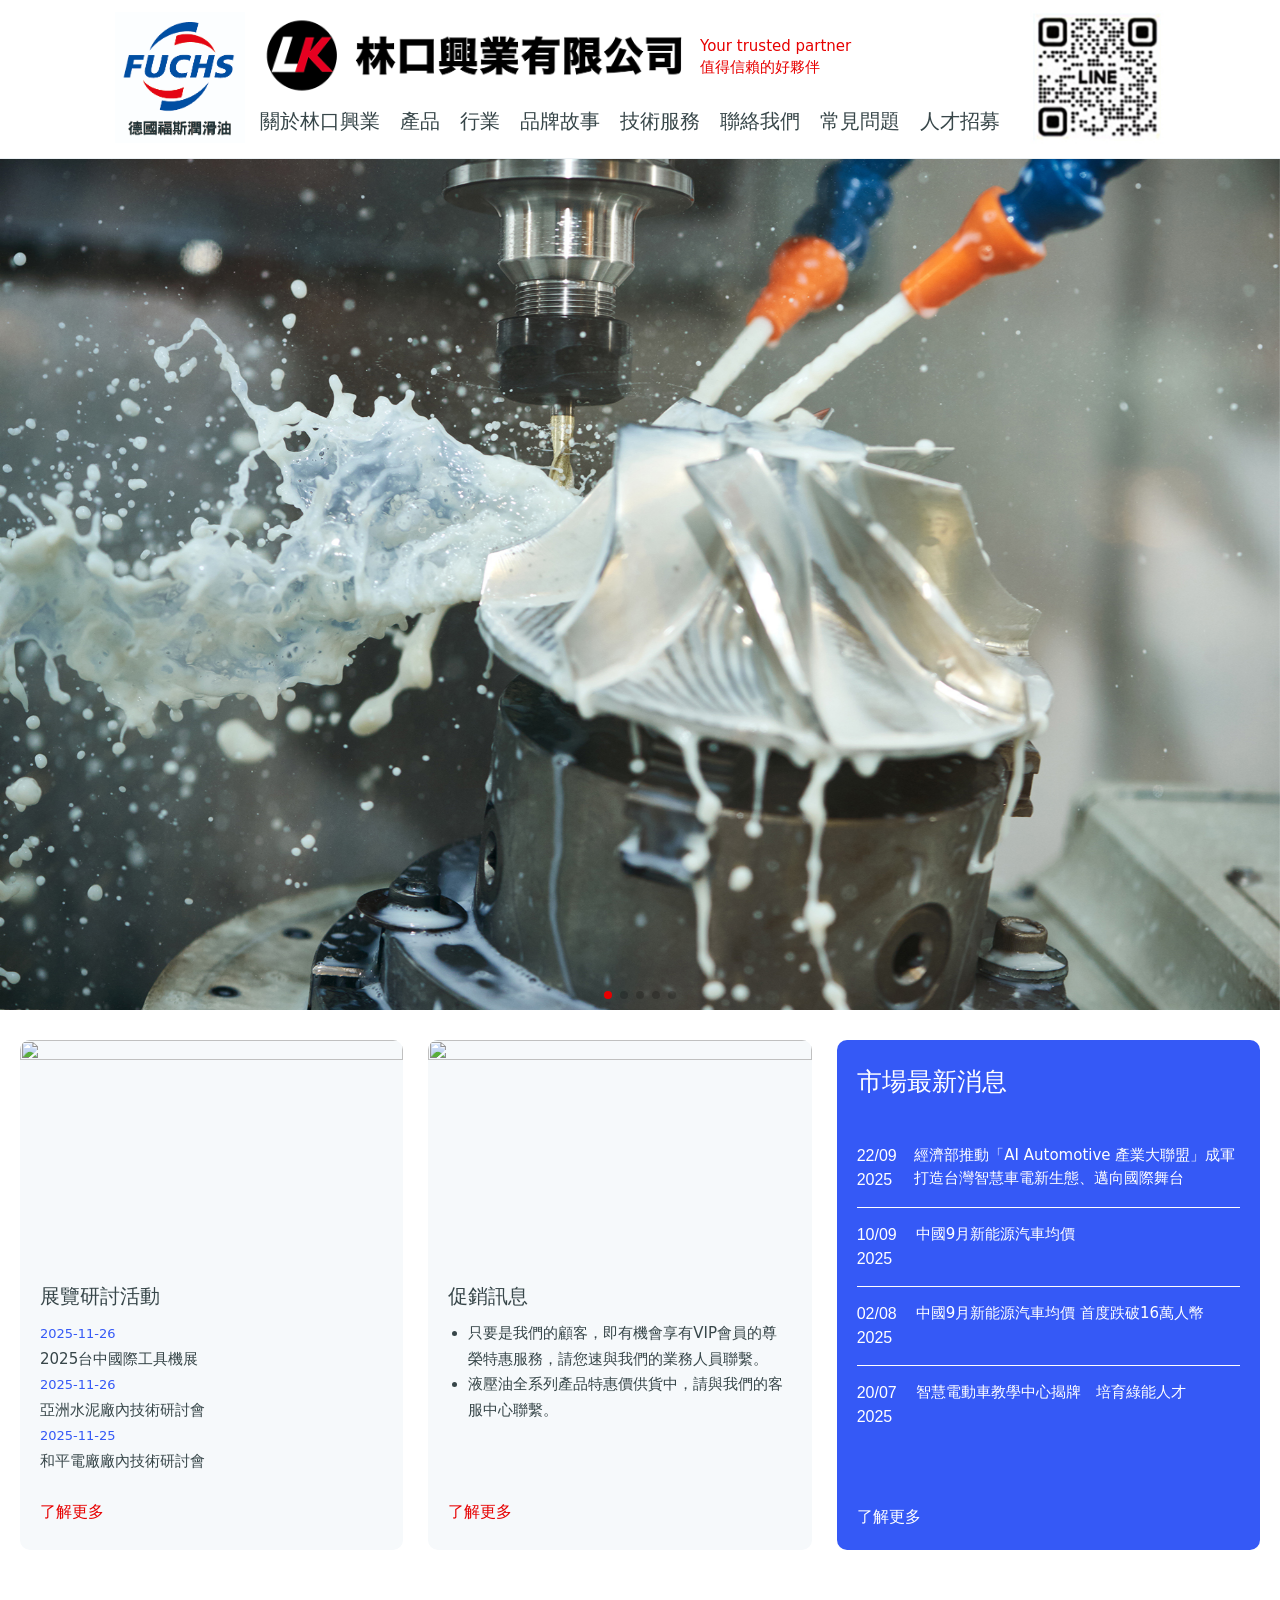
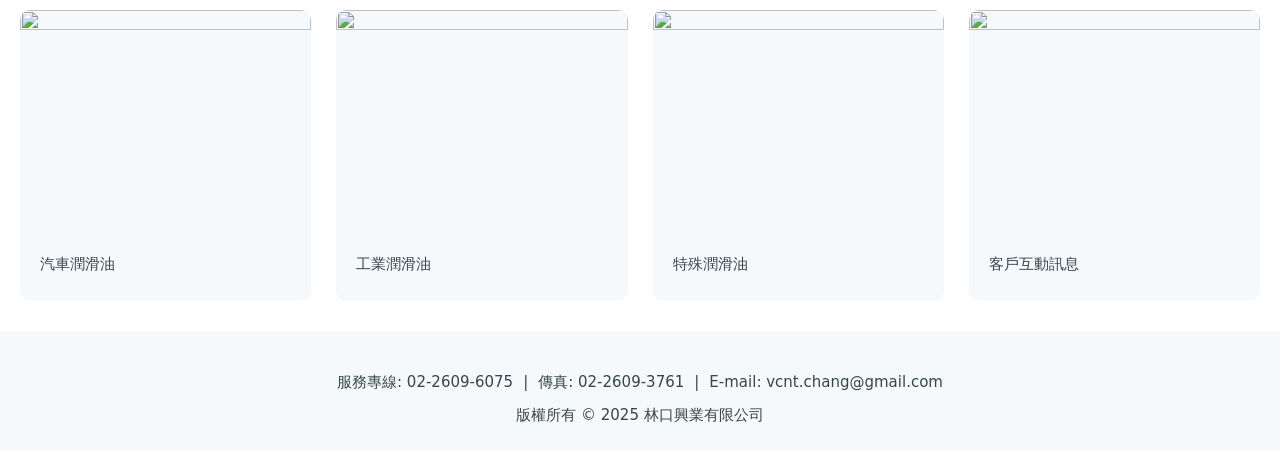
==== demo/index.html @ 481ba060 "add other pages 1. 展覽研討活動 同 客戶互動訊息（九宮照片跳燈箱） 2. 首頁下方三產品 > 連結 導產品(RD 產連結參數） 3. 品牌故事 > 改 左側有選單 4. 關於林口興" ====
<!DOCTYPE html>
<html lang="zh-Hant">

<head>
    <meta charset="UTF-8">
    <meta name="viewport"
        content="width=device-width, initial-scale=1.0, minimum-scale=1.0, maximum-scale=1.0, user-scalable=no">
    <title>台塑FORMOSA &amp; 福斯FUCHS潤滑油授權經銷商 - 林口興業有限公司</title>
    <meta name="keywords" content="台塑潤滑油,formosa,formosalube,oil,lube,fuchs,林口興業,機油,潤滑油,汽車,機車,重車,工業,海運">
    <meta name="description" content="林口興業是台塑FORMOSA與福斯FUCHS潤滑油授權經銷商，提供汽車、機車、重車與工業用高階機油，品質卓越，客戶信賴。">
    <meta property="og:type" content="website" />
    <meta property="og:url" content="#" />

    <script src="https://code.jquery.com/jquery-3.6.0.min.js"></script>
    <link rel="stylesheet" href="css/style.css?v=5">

    <!-- Pushy -->
    <link rel="stylesheet" href="mobilemenu/pushy.css">
    <!-- Link Swiper's CSS -->
    <link rel="stylesheet" href="https://cdn.jsdelivr.net/npm/swiper@11/swiper-bundle.min.css" />
    <!-- JS -->
    <script src="js/menu.js?v=1.4"></script>

</head>

<body>
    <!-- pushy -->
    <nav class="pushy pushy-right">
        <div class="pushy-content">
            <ul>
                <li><a href="index.html">首頁</a></li>
                <li><a href="about.html">關於林口興業</a></li>
                <li><a href="product.html">產品</a></li>
                <li><a href="ndustries.html">行業</a></li>
                <li><a href="brands.html">品牌故事</a></li>
                <li><a href="support.html">技術服務</a></li>
                <li><a href="contact.html">聯絡我們</a></li>
                <li><a href="qa.html">常見問題</a></li>     
                <li><a href="jobs.hrml">人才招募</a></li>
            </ul>
            <div class="other-info">
                <a class="line" target="_blank" href="https://line.me/R/ti/p/@951cwutv"><img src="images/qrcode.jpg" alt="line 好友"></a>
                <p class="copyrights">Copyrights Ⓒ 2025 All Rights Reserved.</p>
            </div>
        </div>
    </nav>

    <!-- Site Overlay -->
    <div class="site-overlay"></div>

    <div id="container">
        <!-- start -->
        <header class="formosalube-header">
            <section class="info-content">
                <!-- <a href="index.html" class="logo">
                    <img src="images/logo.png" alt="林口興業 台塑潤滑油">
                </a> -->
                <a href="index.html" class="logo2">
                    <img src="images/logo_202112.jpg" alt="林口興業 德國福斯潤滑油">
                </a>
                <div class="right-menu">
                    <div class="logo_title">
                        <a href="index.html" class="logo1">
                            <img src="images/logo_white_edge2.png" alt="林口興業 台塑潤滑油">
                        </a>
                        <p class="slogan">Your trusted partner<br>值得信賴的好夥伴</p>
                    </div>
                    <nav class="menu-item">
                        <ul>
                            <li><a href="about.html">關於林口興業</a></li>
                            <li class="dropdown"><a href="product.html">產品</a>
                                <!-- <div class="megamenu" id="sub-menu1" style="display: none;">
                                    <div class="left-item">
                                        <h3>產品資訊</h3>

                                        <h4><span>產品系列</span></h4>
                                        <p id="a1">汽車潤滑劑</p>
                                        <p id="a2">工業潤滑劑</p>
                                        <p id="a3">潤滑脂</p>
                                        <p id="a4">金屬加工潤滑劑</p>
                                        <p id="a5">特殊應用潤滑劑</p>
                                        <p id="a6">服務</p>

                                        <h4><span>服務連結</span></h4>
                                        <p><a href="https://fuchs-eu.lubricantadvisor.com/default.aspx?lang=eng"></a></p>
                                        <p><a href="https://www.fuchs.com/sea/tw/products/service-links/product-finder/"></a>產品搜尋</p>
                                        <p><a href="https://www.fuchs.com/sea/tw/products/service-links/product-assistant/"></a>產品助理</p>
                                        <p><a href="https://www.fuchs.com/sea/tw/products/service-links/distributor-or-dealer-search/"></a>分銷商或經銷商搜尋</p>
                                    </div>
                                    <div class="iframe-cont">
                                        <iframe id="a1-iframe" class="brands-iframe" src="https://www.fuchs.com/sea/tw/products/product-program/automotive-lubricants/" frameborder="0"  sandbox="allow-modals allow-forms allow-pointer-lock allow-popups allow-same-origin allow-scripts"></iframe>
                                        <iframe id="a2-iframe" class="brands-iframe" src="https://www.fuchs.com/sea/tw/products/product-program/industrial-lubricants/" frameborder="0"  sandbox="allow-modals allow-forms allow-pointer-lock allow-popups allow-same-origin allow-scripts"></iframe>
                                        <iframe id="a3-iframe" class="brands-iframe" src="https://www.fuchs.com/sea/tw/products/product-program/lubricating-greases/" frameborder="0"  sandbox="allow-modals allow-forms allow-pointer-lock allow-popups allow-same-origin allow-scripts"></iframe>
                                        <iframe id="a4-iframe" class="brands-iframe" src="https://www.fuchs.com/sea/tw/products/product-program/metal-processing-lubricants/" frameborder="0"  sandbox="allow-modals allow-forms allow-pointer-lock allow-popups allow-same-origin allow-scripts"></iframe>
                                        <iframe id="a5-iframe" class="brands-iframe" src="https://www.fuchs.com/sea/tw/products/product-program/special-application-lubricants/" frameborder="0"  sandbox="allow-modals allow-forms allow-pointer-lock allow-popups allow-same-origin allow-scripts"></iframe>
                                        <iframe id="a6-iframe" class="brands-iframe" src="https://www.fuchs.com/sea/tw/products/product-program/services/" frameborder="0"  sandbox="allow-modals allow-forms allow-pointer-lock allow-popups allow-same-origin allow-scripts"></iframe>
                                    </div>
                                </div> -->
                            </li>
                            <li class="dropdown"><a href="ndustries.html">行業</a>
                                <!-- <div class="megamenu" id="sub-menu2" style="display: none;">
                                    <div class="left-item">
                                        <h3>行業資訊</h3>

                                        <h4><span>A - D</span></h4>
                                        <p id="c1">農業和林業</p>
                                        <p id="c2">汽車</p>
                                        <p id="c3">鑄造</p>
                                        <p id="c4">水泥、石灰和石膏</p>
                                        <p id="c5">工程機械</p>
                                        <p id="c6">消費者和售後市場</p>

                                        <h4><span>F - M</span></h4>
                                        <p id="d1">食品和飲料</p>
                                        <p id="d2">鍛造</p>
                                        <p id="d3">玻璃</p>
                                        <p id="d4">機械和設備</p>
                                        <p id="d5">金屬加工</p>
                                        <p id="d6">採礦和勘探</p>

                                        <h4><span>N - Z</span></h4>
                                        <p id="e1">發電</p>
                                        <p id="e2">鋼和金屬</p>
                                        <p id="e3">運輸</p>
                                        <p id="e4">其他行業</p>
                                    </div>
                                    <div class="iframe-cont">
                                        <iframe id="c1-iframe" class="brands-iframe" src="https://www.fuchs.com/sea/tw/industries/a-d/agriculture-and-forestry/" frameborder="0"  sandbox="allow-modals allow-forms allow-pointer-lock allow-popups allow-same-origin allow-scripts"></iframe>
                                        <iframe id="c2-iframe" class="brands-iframe" src="https://www.fuchs.com/sea/tw/industries/a-d/automotive/" frameborder="0"  sandbox="allow-modals allow-forms allow-pointer-lock allow-popups allow-same-origin allow-scripts"></iframe>
                                        <iframe id="c3-iframe" class="brands-iframe" src="https://www.fuchs.com/sea/tw/industries/a-d/casting/" frameborder="0"  sandbox="allow-modals allow-forms allow-pointer-lock allow-popups allow-same-origin allow-scripts"></iframe>
                                        <iframe id="c4-iframe" class="brands-iframe" src="https://www.fuchs.com/sea/tw/industries/a-d/cement-lime-and-gypsum/" frameborder="0"  sandbox="allow-modals allow-forms allow-pointer-lock allow-popups allow-same-origin allow-scripts"></iframe>
                                        <iframe id="c5-iframe" class="brands-iframe" src="https://www.fuchs.com/sea/tw/industries/a-d/construction/" frameborder="0"  sandbox="allow-modals allow-forms allow-pointer-lock allow-popups allow-same-origin allow-scripts"></iframe>
                                        <iframe id="c6-iframe" class="brands-iframe" src="https://www.fuchs.com/sea/tw/industries/a-d/consumer-and-aftermarket/" frameborder="0"  sandbox="allow-modals allow-forms allow-pointer-lock allow-popups allow-same-origin allow-scripts"></iframe>

                                        <iframe id="d1-iframe" class="brands-iframe" src="https://www.fuchs.com/sea/tw/industries/f-m/food-and-beverages/" frameborder="0"  sandbox="allow-modals allow-forms allow-pointer-lock allow-popups allow-same-origin allow-scripts"></iframe>
                                        <iframe id="d2-iframe" class="brands-iframe" src="https://www.fuchs.com/sea/tw/industries/f-m/forging/" frameborder="0"  sandbox="allow-modals allow-forms allow-pointer-lock allow-popups allow-same-origin allow-scripts"></iframe>
                                        <iframe id="d3-iframe" class="brands-iframe" src="https://www.fuchs.com/sea/tw/industries/f-m/glass/" frameborder="0"  sandbox="allow-modals allow-forms allow-pointer-lock allow-popups allow-same-origin allow-scripts"></iframe>
                                        <iframe id="d4-iframe" class="brands-iframe" src="https://www.fuchs.com/sea/tw/industries/f-m/machinery-and-equipment/" frameborder="0"  sandbox="allow-modals allow-forms allow-pointer-lock allow-popups allow-same-origin allow-scripts"></iframe>
                                        <iframe id="d5-iframe" class="brands-iframe" src="https://www.fuchs.com/sea/tw/industries/f-m/metal-processing/" frameborder="0"  sandbox="allow-modals allow-forms allow-pointer-lock allow-popups allow-same-origin allow-scripts"></iframe>
                                        <iframe id="d6-iframe" class="brands-iframe" src="https://www.fuchs.com/sea/tw/industries/f-m/mining-and-exploration/" frameborder="0"  sandbox="allow-modals allow-forms allow-pointer-lock allow-popups allow-same-origin allow-scripts"></iframe>

                                        <iframe id="e1-iframe" class="brands-iframe" src="https://www.fuchs.com/sea/tw/industries/n-z/power-generation/" frameborder="0"  sandbox="allow-modals allow-forms allow-pointer-lock allow-popups allow-same-origin allow-scripts"></iframe>
                                        <iframe id="e2-iframe" class="brands-iframe" src="https://www.fuchs.com/sea/tw/industries/n-z/steels-and-metals/" frameborder="0"  sandbox="allow-modals allow-forms allow-pointer-lock allow-popups allow-same-origin allow-scripts"></iframe>
                                        <iframe id="e3-iframe" class="brands-iframe" src="fuchs.com/sea/tw/industries/n-z/steels-and-metals/" frameborder="0"  sandbox="allow-modals allow-forms allow-pointer-lock allow-popups allow-same-origin allow-scripts"></iframe>
                                        <iframe id="e4-iframe" class="brands-iframe" src="https://www.fuchs.com/sea/tw/industries/n-z/other-industries/" frameborder="0"  sandbox="allow-modals allow-forms allow-pointer-lock allow-popups allow-same-origin allow-scripts"></iframe>
                                    </div>
                                </div> -->
                            </li>
                            <li><a href="brands.html">品牌故事</a></li>
                            <li><a href="support.html">技術服務</a></li>
                            <li><a href="contact.html">聯絡我們</a></li>
                            <li><a href="qa.html">常見問題</a></li>     
                            <li><a href="jobs.html">人才招募</a></li>
                            <!-- <li><a class="line" target="_blank" href="https://line.me/R/ti/p/@951cwutv"><img src="images/qrcode.jpg" alt="line 好友"></a></li> -->
                        </ul>
                    </nav>
                </div>
                
                <a class="lineQrcode" target="_blank" href="https://line.me/R/ti/p/@951cwutv">
                    <img src="images/qrcode.jpg" alt="line 好友">
                </a>
                <button class="menu-btn">
                    <span></span>
                </button>
            </section>
        </header>

        <!-- main -->
        <main class="formosalube-container">

            <!-- 1 banner slider-->
            <section class="banner-slider">
                <div class="mbox">
                    <!-- Swiper -->
                    <div class="swiper-cont">
                        <div class="swiper mySwiper">
                            <div class="swiper-pagination"></div>
                            <div class="swiper-wrapper">
                                <div class="swiper-slide">
                                    <img src="images/photo/banner_2.jpg" width="100%" loading="1" alt="">
                                </div>
                                <div class="swiper-slide">
                                    <img src="images/photo/Excavator bulldozer in sandpit with raised bucket over blue cloudscape sky_shutterstock_excavatorSandpit_high.jpg" width="100%" loading="1" alt="">
                                </div>
                                <div class="swiper-slide">
                                    <img src="images/photo/Oilrunner_II.jpg" width="100%" loading="1" alt="">
                                </div>
                                <div class="swiper-slide">
                                    <img src="images/photo/Shutterstock_684981595.jpg" width="100%" loading="1" alt="">
                                </div>
                                <div class="swiper-slide">
                                    <img src="images/photo/Shutterstock_1610700505.jpg" width="100%" loading="1" alt="">
                                </div>
                            </div>
                        </div>
                    </div>
                </div>
            </section>

            <!-- 2 new -->
            <section class="info-content news-cont">
                <div class="mbox">
                    <a class="aNew" href="activity.html">
                        <div class="aNew-photo">
                            <img src="https://fuchs.azureedge.net/fileadmin/template/00_Homepage/shutterstock_438391549_test.jpg"
                                width="100%" loading="1" alt="">
                        </div>
                        <div class="text-info">
                            <h3>展覽研討活動</h3>
                            <p><span class="f-ss">2025-11-26</span><br>2025台中國際工具機展</p>
                            <p><span class="f-ss">2025-11-26</span><br>亞洲水泥廠內技術研討會</p>
                            <p><span class="f-ss">2025-11-25</span><br>和平電廠廠內技術研討會</p>
                            <!-- <ul>
                                <li><span class="day">2025-11-26</span> 2025台中國際工具機展</li>
                                <li><span class="day">2025-11-26</span> 亞洲水泥廠內技術研討會</li>
                                <li><span class="day">2025-11-25</span> 和平電廠廠內技術研討會</li>
                            </ul> -->
                        </div>
                        <span class="more">了解更多</span>
                    </a>
                    <a class="aNew">
                        <div class="aNew-photo">
                            <img src="https://fuchs.azureedge.net/fileadmin/user_upload/FUCHS_WIND_HEADER_LandingPage-1920-x-540.jpg"
                                width="100%" loading="1" alt="">
                        </div>
                        <div class="text-info">
                            <h3>促銷訊息</h3>
                            <ul>
                                <li>只要是我們的顧客，即有機會享有VIP會員的尊榮特惠服務，請您速與我們的業務人員聯繫。</li>
                                <li>液壓油全系列產品特惠價供貨中，請與我們的客服中心聯繫。</li>
                            </ul>
                            <!-- <p>健康鬥陣行<br>淨山健行隊活動，歡迎您加入我們，報名請電<br><span class="f-ss">(預訂行程，請參閱)</span></p> -->
                        </div>
                        <span class="more">了解更多</span>
                    </a>
                    <div class="newList">
                        <h3 class="topTitle">市場最新消息</h3>
                        <ul>
                            <li>
                                <p class="date">22/09 2025</p>
                                <a class="newTitle">經濟部推動「AI Automotive 產業大聯盟」成軍　 打造台灣智慧車電新生態、邁向國際舞台</a>
                            </li>
                            <li>
                                <p class="date">10/09 2025</p>
                                <a class="newTitle">中國9月新能源汽車均價</a>
                            </li>
                            <li>
                                <p class="date">02/08 2025</p>
                                <a class="newTitle">中國9月新能源汽車均價 首度跌破16萬人幣</a>
                            </li>
                            <li>
                                <p class="date">20/07 2025</p>
                                <a class="newTitle">智慧電動車教學中心揭牌　培育綠能人才</a>
                            </li>
                        </ul>
                        <a class="more" href="#"><span>了解更多</span></a>
                    </div>
                </div>
            </section>

            <!-- 3 service-->
            <section class="info-content service-locations">
                <div class="mbox">
                    <a class="aLocations" href="product.html">
                        <div class="l-photo">
                            <img src="https://fuchs.azureedge.net/fileadmin/_processed_/a/c/csm_Barrels_neu_c1d64d0213.webp"
                                width="100%" loading="1" alt="">
                        </div>
                        <div class="text-info">
                            <h3>汽車潤滑油</h3>
                            <span class="more">了解更多</span>
                        </div>
                    </a>
                    <a class="aLocations" href="product.html">
                        <div class="l-photo">
                            <img src="https://fuchs.azureedge.net/fileadmin/_processed_/5/d/csm_117009_e00d54f822.webp"
                                width="100%" loading="1" alt="">
                        </div>
                        <div class="text-info">
                            <h3>工業潤滑油</h3>
                            <span class="more">了解更多</span>
                        </div>
                    </a>
                    <a class="aLocations" href="product.html">
                        <div class="l-photo">
                            <img src="https://fuchs.azureedge.net/fileadmin/_processed_/8/4/csm_Lubritech_neu_579b34e930.webp"
                                width="100%" loading="1" alt="">
                        </div>
                        <div class="text-info">
                            <h3>特殊潤滑油</h3>
                            <span class="more">了解更多</span>
                        </div>
                    </a>
                    <a class="aLocations" href="hiking_sub.html">
                        <div class="l-photo">
                            <img src="https://fuchs.azureedge.net/fileadmin/template/00_Homepage/shutterstock_438391549_test.jpg"
                                width="100%" loading="1" alt="">
                        </div>
                        <div class="text-info">
                            <h3>客戶互動訊息</h3>
                            <p>健康鬥陣行 | 淨山健行隊活動，歡迎您加入我們，報名請電<Br><span class="f-ss">(預訂行程,請參閱)</span></p>
                            <span class="more">了解更多</span>
                        </div>
                    </a>
                </div>
            </section>

        </main>

        <!-- footer -->
        <footer class="formosalube-footer">
            <div class="mbox">
                <div class="copy-right-text">
                    <p><span>服務專線: 02-2609-6075</span>|<span>傳真: 02-2609-3761</span>|<span>E-mail: <a
                                href="mailto:vcnt.chang@gmail.com">vcnt.chang@gmail.com</a></span><Br>
                        版權所有 © 2025 林口興業有限公司</p>
                </div>
            </div>
        </footer>

    </div>
</body>

</html>

<!-- pushy JS -->
<script src="mobilemenu/pushy.js"></script>

<!-- Swiper JS -->
<script src="https://cdn.jsdelivr.net/npm/swiper@11/swiper-bundle.min.js"></script>

<!-- Initialize Swiper -->
<script>
    var swiper = new Swiper('.mySwiper', {
        effect: "fade",
        crossFade: true,
        loop: true,
        autoplay: true,
        pagination: {
            el: '.swiper-pagination',
            clickable: true,
        },
        navigation: {
            nextEl: '.swiper-button-next',
            prevEl: '.swiper-button-prev',
        },
    });
</script>
</script>
---- demo/css/style.css ----
html,
body,
div,
span,
applet,
object,
iframe,
h1,
h2,
h3,
h4,
h5,
h6,
p,
blockquote,
pre,
a,
abbr,
acronym,
address,
big,
cite,
code,
del,
dfn,
em,
img,
ins,
kbd,
q,
s,
samp,
small,
strike,
strong,
sub,
sup,
tt,
var,
b,
u,
i,
center,
dl,
dt,
dd,
ol,
ul,
li,
fieldset,
form,
label,
legend,
table,
caption,
tbody,
tfoot,
thead,
tr,
th,
td,
article,
aside,
canvas,
details,
embed,
figure,
figcaption,
footer,
header,
hgroup,
menu,
nav,
output,
ruby,
section,
summary,
time,
mark,
audio,
video {
  margin: 0;
  padding: 0;
  border: 0;
  font-size: 100%;
  font: inherit;
  vertical-align: baseline;
}

/* HTML5 display-role reset for older browsers */
article,
aside,
details,
figcaption,
figure,
footer,
header,
hgroup,
menu,
nav,
section {
  display: block;
}

body {
  line-height: 1;
}

ol,
ul {
  list-style: none;
}

blockquote,
q {
  quotes: none;
}

blockquote:before,
blockquote:after,
q:before,
q:after {
  content: "";
  content: none;
}

table {
  border-collapse: collapse;
  border-spacing: 0;
}

.clearfix:after {
  content: ".";
  display: block;
  height: 0;
  clear: both;
  visibility: hidden;
}

* html .clearfix {
  height: 1%;
}

*:first-child + html .clearfix {
  min-height: 1%;
}

a {
  text-decoration: none;
  outline: none;
  transition: all 450ms cubic-bezier(0.23, 1, 0.32, 1) 0ms;
}

a:hover {
  text-decoration: none;
}

*:link,
*:visited,
*:hover,
*:active,
*:focus,
* {
  border: none;
  outline: none;
  box-sizing: border-box;
}

body,
h1,
h2,
h3,
h4,
h5,
h6,
p {
  font-family: ui-sans-serif, system-ui, sans-serif, "Noto Sans TC", Apple Color Emoji, Segoe UI Emoji, Segoe UI Symbol, Noto Color Emoji;
  font-feature-settings: normal;
  font-variation-settings: normal;
}

a {
  cursor: pointer;
  text-decoration: none;
  outline: none;
  transition: all 450ms cubic-bezier(0.23, 1, 0.32, 1) 0ms;
}

a:hover {
  text-decoration: none;
}

body {
  font-size: 100%;
}

body {
  overflow-x: hidden;
}

html {
  font-family: "Roboto", sans-serif;
  font-weight: 300;
}

#container {
  min-height: 100svh;
  display: flex;
  flex-direction: column;
}

.pushy-content ul {
  padding-top: 10px;
}
.pushy-content ul li {
  font-size: 15px;
}
.pushy-content ul li a {
  display: block;
  padding: 16px 20px;
  color: #374649;
}
.pushy-content .other-info {
  margin-top: auto;
  padding: 20px;
}
.pushy-content .other-info a.line {
  width: 100px;
  height: 100px;
  display: block;
  margin-bottom: 10px;
}
.pushy-content .other-info a.line img {
  width: 100%;
}
.pushy-content .other-info .copyrights {
  font-size: 11px;
  padding: 10px 0;
  color: #374649;
}

.lineQrcode {
  width: 135px;
  margin-left: auto;
}
.lineQrcode img {
  width: 100%;
}
@media (max-width: 1100px) {
  .lineQrcode {
    width: 100px;
  }
}

.formosalube-header {
  position: sticky;
  top: 0;
  z-index: 99;
  width: 100%;
  background: #fff;
  border-bottom: 1px solid #ebf0f3;
}
.formosalube-header .info-content {
  position: relative;
  max-width: 1080px;
  margin: 0 auto;
  display: flex;
  padding: 10px 15px;
  align-items: center;
  gap: 15px;
}
.formosalube-header img {
  width: 100%;
}
.formosalube-header .logo {
  max-width: 96px;
}
.formosalube-header .logo1 {
  max-width: 430px;
}
.formosalube-header .logo2 {
  max-width: 130px;
}
.formosalube-header p.slogan {
  font-size: 15px;
  color: #e70000;
  line-height: 1.4;
  font-weight: 400;
}
.formosalube-header .right-menu {
  display: flex;
  flex-direction: column;
}
.formosalube-header .right-menu .logo_title {
  display: flex;
  align-items: center;
  gap: 10px;
}
.formosalube-header .right-menu ul {
  display: flex;
  gap: 20px;
  align-items: center;
  justify-content: center;
  margin-right: 10px;
}
.formosalube-header .right-menu ul li {
  font-size: 20px;
  color: #374649;
  font-weight: 400;
}
.formosalube-header .right-menu ul li a {
  color: #374649;
  padding: 12px 0 10px;
  border-bottom: 2px solid transparent;
  display: inline-block;
}
.formosalube-header .right-menu ul li a:hover {
  border-color: #e70000;
}
.formosalube-header .right-menu ul li a.line {
  width: 100px;
  height: 100px;
  display: block;
  padding: 0;
}
.formosalube-header .right-menu ul li a.line img {
  width: 100%;
}
.formosalube-header .right-menu ul li a.line:hover {
  border-color: transparent;
  opacity: 0.8;
}
.formosalube-header .menu-btn {
  margin-left: auto;
  background: none;
  display: none;
  padding-left: 0;
}
.formosalube-header .menu-btn span {
  width: 50px;
  height: 50px;
  background: url(../images/bars-solid.svg) center center no-repeat;
  background-size: 40%;
  display: block;
  cursor: pointer;
}
@media (max-width: 1250px) {
  .formosalube-header .right-menu ul li {
    font-size: 18px;
  }
}
@media (max-width: 1100px) {
  .formosalube-header .logo {
    max-width: 50px;
  }
  .formosalube-header .logo1 {
    width: 33vw;
  }
  .formosalube-header .logo2 {
    max-width: 9vw;
  }
  .formosalube-header .info-content {
    padding: 6px 0px 6px 10px;
  }
  .formosalube-header p.slogan {
    font-size: 13px;
    padding-left: 10px;
  }
  .formosalube-header .right-menu .menu-item {
    display: none;
  }
  .formosalube-header .lineQrcode {
    display: none;
  }
  .formosalube-header .menu-btn {
    display: block;
  }
}

.s-height .info-content {
  padding: 5px 15px;
  max-width: 980px;
}
.s-height .logo1 {
  max-width: 25vw;
}
.s-height .logo2 {
  max-width: 100px;
}
.s-height .lineQrcode {
  width: 100px;
}
.s-height .right-menu ul li {
  font-size: 18px;
}
@media (max-width: 1100px) {
  .s-height .logo2 {
    max-width: 7vw;
  }
}

.megamenu {
  width: 100%;
  overflow-x: hidden;
  overflow-y: auto;
  display: flex;
}
.megamenu .left-item {
  flex: 250px;
  padding: 25px;
  overflow-y: auto;
  max-height: 100vh;
}
.megamenu .left-item h3 {
  color: #e70000;
  font-size: 16px;
  padding-bottom: 10px;
}
.megamenu .left-item h4 {
  color: #3559f6;
  font-size: 20px;
  padding: 20px 0 10px 0;
}
.megamenu .left-item h4 span {
  padding-left: 20px;
  border-left: 1px solid #3559f6;
}
.megamenu .left-item p {
  cursor: pointer;
  font-size: 16px;
  line-height: 1.5;
  padding: 5px 0;
}
.megamenu .left-item p.active {
  background-color: #f6f9fb;
  padding: 5px 10px;
  border-radius: 5px;
}
.megamenu .iframe-cont {
  flex: calc(100% - 250px);
  overflow-y: auto;
}
.megamenu .iframe-cont iframe {
  width: 100%;
  height: 100vh;
  overflow-y: scroll;
}
@media (max-width: 950px) {
  .megamenu .left-item {
    flex: 180px;
    padding: 20px;
  }
  .megamenu .iframe-cont {
    flex: calc(100% - 180px);
  }
}
@media (max-width: 767px) {
  .megamenu {
    display: initial;
  }
  .megamenu .left-item {
    display: flex;
    flex-wrap: wrap;
    gap: 0 15px;
  }
  .megamenu .left-item h4 {
    width: 100%;
  }
  .megamenu .iframe-cont {
    float: 100%;
  }
}

.formosalube-container {
  width: 100%;
}
.formosalube-container .mbox {
  width: 100%;
  max-width: 1360px;
  margin: 0 auto;
  padding: 0 20px;
}
.formosalube-container img {
  width: 100%;
}
.formosalube-container .info-content {
  width: 100%;
}
.formosalube-container .banner-slider {
  background-color: #f5f9fb;
}
.formosalube-container .banner-slider .mbox {
  max-width: 1680px;
  padding: 0;
}
.formosalube-container .banner-slider .swiper {
  width: 100%;
  height: 100%;
}
.formosalube-container .banner-slider .swiper-slide {
  text-align: center;
  display: flex;
  justify-content: center;
  align-items: center;
}
.formosalube-container .banner-slider .swiper-slide img {
  display: block;
  width: 100%;
  height: 100%;
  -o-object-fit: cover;
     object-fit: cover;
}
.formosalube-container .banner-slider .swiper-pagination-bullet-active {
  background: #e70000;
}
.formosalube-container .inside-bn .swiper-slide img {
  aspect-ratio: 1/0.35;
}
.formosalube-container .news-cont .mbox {
  display: flex;
  gap: 25px;
  padding: 30px 20px;
}
.formosalube-container .news-cont .aNew {
  flex: 1;
  background-color: #f6f9fb;
  border-radius: 10px;
  overflow: hidden;
  display: flex;
  flex-direction: column;
}
.formosalube-container .news-cont .aNew .aNew-photo img {
  width: 100%;
  aspect-ratio: 1/0.55;
  -o-object-fit: cover;
     object-fit: cover;
}
.formosalube-container .news-cont .aNew .text-info {
  padding: 20px 20px 30px 20px;
}
.formosalube-container .news-cont .aNew .text-info ul {
  list-style-type: disc;
  padding-left: 20px;
}
.formosalube-container .news-cont .aNew .text-info ul li {
  font-size: 15px;
  color: #374649;
  font-weight: 300;
  line-height: 1.7;
}
.formosalube-container .news-cont .aNew .text-info h4 {
  font-size: 20px;
  font-weight: 400;
  padding: 20px 0;
  line-height: 1.5;
}
.formosalube-container .news-cont .aNew .text-info h3 {
  font-size: 20px;
  color: #374649;
  font-weight: 300;
  padding: 10px 0;
  line-height: 1.5;
  font-family: "Roboto", sans-serif;
}
.formosalube-container .news-cont .aNew .text-info p {
  font-size: 15px;
  color: #374649;
  font-weight: 300;
  line-height: 1.7;
  overflow: hidden;
  text-overflow: ellipsis;
  display: -webkit-box;
  -webkit-line-clamp: 4;
  -webkit-box-orient: vertical;
}
.formosalube-container .news-cont .aNew .text-info p .f-ss {
  font-size: 13px;
  color: #3559f6;
}
.formosalube-container .news-cont .aNew .text-info .day {
  color: #3559f6;
}
.formosalube-container .news-cont .aNew .more {
  margin-top: auto;
  color: #e70000;
  display: block;
  font-weight: 400;
  padding: 0px 20px 30px 20px;
  font-size: 16px;
}
.formosalube-container .news-cont .aNew:hover .more {
  text-decoration: underline;
}
.formosalube-container .news-cont .newList {
  flex: 1;
  background-color: #3559f6;
  border-radius: 10px;
  padding: 25px 20px;
  display: flex;
  flex-direction: column;
}
.formosalube-container .news-cont .newList .topTitle {
  font-size: 25px;
  line-height: 2.125rem;
  color: #fff;
  font-weight: 300;
  letter-spacing: 0.1px;
  overflow-wrap: break-word;
  padding-bottom: 30px;
}
.formosalube-container .news-cont .newList ul li {
  display: flex;
  gap: 15px;
  border-bottom: 1px solid #fff;
  padding: 15px 0;
  align-items: flex-start;
  line-height: 1.5;
  font-weight: 300;
}
.formosalube-container .news-cont .newList ul li:last-child {
  border: none;
}
.formosalube-container .news-cont .newList ul li p {
  font-size: 14px;
  color: #fff;
}
.formosalube-container .news-cont .newList ul li p.date {
  max-width: 2.75rem;
  font-family: "Roboto", sans-serif;
  font-weight: 500;
  font-size: 16px;
}
.formosalube-container .news-cont .newList ul li .newTitle {
  color: #fff;
  font-size: 15px;
}
.formosalube-container .news-cont .newList ul li .newTitle:hover {
  text-decoration: underline;
}
.formosalube-container .news-cont .newList .more {
  margin-top: auto;
  color: #fff;
  padding-top: 40px;
  display: block;
  font-weight: 400;
  font-size: 16px;
}
.formosalube-container .news-cont .newList .more:hover {
  text-decoration: underline;
}
@media (max-width: 765px) {
  .formosalube-container .news-cont .mbox {
    flex-direction: column;
  }
}
.formosalube-container .service-locations .mbox {
  display: flex;
  gap: 25px;
  padding: 30px 20px;
}
.formosalube-container .service-locations .aLocations {
  flex: 1;
  background-color: #f6f9fb;
  border-radius: 10px;
  overflow: hidden;
  position: relative;
}
.formosalube-container .service-locations .aLocations .l-photo img {
  width: 100%;
  aspect-ratio: 1/1;
  -o-object-fit: cover;
     object-fit: cover;
}
.formosalube-container .service-locations .aLocations .text-info {
  width: 100%;
  padding: 20px 20px 50px 20px;
  position: absolute;
  z-index: 1;
  bottom: -80px;
  left: 0;
  background-color: #f6f9fb;
  transition: all 450ms cubic-bezier(0.23, 1, 0.32, 1) 0ms;
}
.formosalube-container .service-locations .aLocations .text-info h3 {
  font-size: 15px;
  color: #374649;
  font-weight: 400;
  padding: 10px 0;
  line-height: 1.5;
  font-family: "Roboto", sans-serif;
}
.formosalube-container .service-locations .aLocations .text-info p {
  font-size: 15px;
  color: #374649;
  font-weight: 300;
  line-height: 1.5;
  display: none;
  transition: all 450ms cubic-bezier(0.23, 1, 0.32, 1) 0ms;
}
.formosalube-container .service-locations .aLocations .text-info p .f-ss {
  font-size: 13px;
  color: #3559f6;
}
.formosalube-container .service-locations .aLocations .text-info .more {
  color: #e70000;
  padding-top: 30px;
  display: block;
  font-weight: 400;
  font-size: 16px;
}
.formosalube-container .service-locations .aLocations:hover .text-info {
  bottom: 0px;
}
.formosalube-container .service-locations .aLocations:hover .text-info p {
  display: block;
}
.formosalube-container .service-locations .aLocations:hover .text-info .more {
  text-decoration: underline;
}
@media (max-width: 1200px) {
  .formosalube-container .service-locations .mbox {
    flex-wrap: wrap;
  }
  .formosalube-container .service-locations .aLocations {
    flex: calc(50% - 25px);
  }
  .formosalube-container .service-locations .aLocations .l-photo img {
    width: 100%;
    aspect-ratio: 1/0.8;
    -o-object-fit: cover;
       object-fit: cover;
  }
  .formosalube-container .service-locations .aLocations .text-info {
    bottom: 0;
  }
  .formosalube-container .service-locations .aLocations .text-info p {
    opacity: 1;
  }
}
@media (max-width: 765px) {
  .formosalube-container .service-locations .mbox {
    flex-wrap: initial;
    flex-direction: column;
  }
  .formosalube-container .service-locations .aLocations {
    flex: 1;
  }
  .formosalube-container .service-locations .aLocations .text-info {
    bottom: 0;
    padding: 15px;
  }
  .formosalube-container .service-locations .aLocations .text-info .more {
    padding-top: 10px;
  }
}
.formosalube-container .about-cont .text, .formosalube-container .contact-cont .text {
  padding: 30px 0;
}
.formosalube-container .about-cont .text h4, .formosalube-container .contact-cont .text h4 {
  font-size: 20px;
  font-weight: 400;
  padding: 20px 0;
}
.formosalube-container .about-cont .text p, .formosalube-container .contact-cont .text p {
  line-height: 1.7;
  font-size: 17px;
}
.formosalube-container .qa-cont .text {
  padding: 30px 0;
}
.formosalube-container .qa-cont .text h4 {
  font-size: 20px;
  font-weight: 400;
  padding: 20px 0;
  line-height: 1.5;
}
.formosalube-container .qa-cont .text p.date {
  font-size: 13px;
  color: #3559f6;
}
.formosalube-container .qa-cont .text p.info {
  line-height: 1.7;
  font-size: 17px;
  background-color: #f6f9fb;
  border-radius: 10px;
  padding: 20px;
}
.formosalube-container .service-map .mbox {
  display: flex;
  gap: 25px;
  padding: 30px 20px;
}
.formosalube-container .service-map .aLocations {
  flex: 1;
  background-color: #f6f9fb;
  border-radius: 10px;
  overflow: hidden;
}
.formosalube-container .service-map .aLocations .l-photo img {
  width: 100%;
  aspect-ratio: 1/0.7;
  -o-object-fit: cover;
     object-fit: cover;
}
.formosalube-container .service-map .aLocations .text-info {
  width: 100%;
  padding: 20px;
  background-color: #f6f9fb;
  transition: all 450ms cubic-bezier(0.23, 1, 0.32, 1) 0ms;
}
.formosalube-container .service-map .aLocations .text-info h3 {
  font-size: 15px;
  color: #374649;
  font-weight: 400;
  padding-bottom: 10px;
  line-height: 1.5;
  font-family: "Roboto", sans-serif;
}
.formosalube-container .service-map .aLocations .text-info p {
  font-size: 15px;
  color: #374649;
  font-weight: 300;
  line-height: 1.5;
  transition: all 450ms cubic-bezier(0.23, 1, 0.32, 1) 0ms;
}
.formosalube-container .service-map .aLocations .text-info p .f-ss {
  font-size: 13px;
  color: #3559f6;
}
@media (max-width: 1200px) {
  .formosalube-container .service-map .mbox {
    flex-wrap: wrap;
  }
  .formosalube-container .service-map .aLocations {
    flex: calc(50% - 25px);
  }
}
@media (max-width: 765px) {
  .formosalube-container .service-map .mbox {
    flex-wrap: initial;
    flex-direction: column;
  }
  .formosalube-container .service-map .aLocations {
    flex: 1;
  }
  .formosalube-container .service-map .aLocations .text-info {
    bottom: 0;
    padding: 15px;
  }
}
.formosalube-container .contact-cont {
  padding: 30px 0;
}
.formosalube-container .contact-cont .mbox {
  max-width: 800px;
  margin: 0 auto;
}
.formosalube-container .contact-cont h2 {
  font-size: 20px;
  font-weight: 400;
  padding: 20px 0;
  line-height: 1.5;
}
.formosalube-container .contact-cont h2 .must {
  color: #3559f6;
  font-size: 14px;
}
.formosalube-container .contact-cont form {
  background-color: #f6f9fb;
  border-radius: 10px;
  padding: 20px;
  display: flex;
  flex-wrap: wrap;
  gap: 20px;
}
.formosalube-container .contact-cont form fieldset {
  flex: calc(50% - 10px);
  max-width: calc(50% - 10px);
}
.formosalube-container .contact-cont form fieldset .flex {
  display: flex;
  gap: 10px;
  height: 40px;
  align-items: center;
  justify-content: flex-start;
}
.formosalube-container .contact-cont form fieldset .flex input {
  width: initial;
}
.formosalube-container .contact-cont form fieldset .flex input.datepicker {
  width: 50%;
  max-width: 220px;
}
.formosalube-container .contact-cont form fieldset .start {
  color: #3559f6;
  font-size: 14px;
}
.formosalube-container .contact-cont form fieldset label {
  padding-bottom: 10px;
  display: block;
}
.formosalube-container .contact-cont form fieldset input, .formosalube-container .contact-cont form fieldset textarea, .formosalube-container .contact-cont form fieldset select {
  width: 100%;
  padding: 10px;
  line-height: 1.5;
}
.formosalube-container .contact-cont form fieldset.w100 {
  flex: 100%;
  max-width: 100%;
}
.formosalube-container .contact-cont .bottom-btn {
  width: 100%;
  display: flex;
  gap: 10px;
  align-items: center;
  justify-content: center;
}
.formosalube-container .contact-cont .bottom-btn .btn {
  cursor: pointer;
  padding: 10px 20px;
  border-radius: 50px;
  min-width: 140px;
  border: 1px solid #3559f6;
  color: #3559f6;
  font-size: 16px;
  background-color: transparent;
}
.formosalube-container .contact-cont .bottom-btn .btn:hover {
  opacity: 0.8;
}
.formosalube-container .contact-cont .bottom-btn .btn.btn_save {
  background-color: #3559f6;
  color: #fff;
}
@media (max-width: 765px) {
  .formosalube-container .contact-cont fieldset {
    flex: 100%;
    max-width: 100%;
  }
}
.formosalube-container .album-cont {
  padding: 20px 0;
}
.formosalube-container .album-cont h4 {
  font-size: 20px;
  font-weight: 400;
  padding: 20px 0;
}
.formosalube-container .album-cont .album-list {
  display: flex;
  flex-wrap: wrap;
  gap: 40px;
  padding: 20px 0 35px 0;
}
.formosalube-container .album-cont .album-list .a-album {
  flex: 33.33%;
  max-width: calc(33.33% - 30px);
  background-color: #f6f9fb;
}
.formosalube-container .album-cont .album-list .a-album .album-cover img {
  width: 100%;
  aspect-ratio: 4/3;
  -o-object-fit: cover;
  object-fit: cover;
}
.formosalube-container .album-cont .album-list .a-album figcaption {
  margin-top: 0;
  padding: 20px;
  display: flex;
  flex-direction: column;
  gap: 5px;
}
.formosalube-container .album-cont .album-list .a-album p.album-title {
  font-size: 20px;
  color: #374649;
  font-weight: 300;
  line-height: 1.5;
  overflow: hidden;
  text-overflow: ellipsis;
  display: -webkit-box;
  -webkit-line-clamp: 2;
  -webkit-box-orient: vertical;
}
.formosalube-container .album-cont .album-list .a-album p.album-date {
  font-size: 15px;
  color: #374649;
  font-weight: 300;
  line-height: 1.7;
}
@media (max-width: 820px) {
  .formosalube-container .album-cont .album-list {
    gap: 30px;
  }
  .formosalube-container .album-cont .album-list .a-album {
    max-width: calc(33.33% - 20px);
  }
  .formosalube-container .album-cont .album-list .a-album p.album-title {
    font-size: 18px;
  }
  .formosalube-container .album-cont .album-list .a-album p.album-date {
    font-size: 13px;
  }
}
@media (max-width: 767px) {
  .formosalube-container .album-cont .album-list {
    gap: 20px;
  }
  .formosalube-container .album-cont .album-list .a-album {
    max-width: calc(33.33% - 10px);
  }
  .formosalube-container .album-cont .album-list .a-album p.album-title {
    font-size: 16px;
  }
  .formosalube-container .album-cont .album-list .a-album p.album-date {
    font-size: 12px;
  }
}
@media (max-width: 750px) {
  .formosalube-container .album-cont .album-list .a-album {
    flex: 50%;
    max-width: calc(50% - 10px);
  }
  .formosalube-container .album-cont .album-list .a-album figcaption {
    padding: 10px;
  }
}

.brands-iframe {
  width: 100%;
  height: 100vh;
  overflow-y: auto;
}

.tab-content {
  display: none;
}
.tab-content.active {
  display: block;
}

.formosalube-footer {
  padding: 20px;
  background-color: #f5f9fb;
  margin-top: auto;
}
.formosalube-footer .copy-right-text p {
  font-size: 15px;
  line-height: 1.5;
  padding-top: 10px;
  text-align: center;
  color: #374649;
  margin-bottom: 5px;
}
.formosalube-footer .copy-right-text p a {
  color: #374649;
}
.formosalube-footer .copy-right-text p a:hover {
  text-decoration: underline;
}
.formosalube-footer .copy-right-text p span {
  display: inline-block;
  padding: 10px;
}/*# sourceMappingURL=style.css.map */
---- demo/mobilemenu/pushy.css ----
.pushy {
  position: fixed;
  width: 280px;
  height: 100%;
  top: 0;
  z-index: 9999;
  background: #ffffff;
  overflow: auto;
  -webkit-overflow-scrolling: touch;
  /* enables momentum scrolling in iOS overflow elements */
}
.pushy .login-cont{
  font-size: 13px;
  padding: 20px;
  width: 100%;
}
.pushy ul li.pushy-link a {
  display: block;
  color: #2C2C2C;
  padding: 20px 30px;
  text-decoration: none;
  font-size: 16px;
}

/* .pushy ul:first-child {
  margin-top: 20px;
} */

.pushy.pushy-left {
  left: 0;
}
.pushy.pushy-right {
  right: 0;
}

.pushy-content {
  visibility: hidden;
  position: relative;
  min-height: 100svh;
  display: flex;
  flex-direction: column;
}
.pushy-content ul {
}
.pushy-content ul li {
}
.pushy-content ul li:last-child {
  border: none;
}
/* Menu Movement */
.pushy-left {
  -webkit-transform: translate3d(-280px, 0, 0);
  -ms-transform: translate3d(-280px, 0, 0);
  transform: translate3d(-280px, 0, 0);
}

.pushy-open-left #container,
.pushy-open-left .push {
  -webkit-transform: translate3d(280px, 0, 0);
  -ms-transform: translate3d(280px, 0, 0);
  transform: translate3d(280px, 0, 0);
}

.pushy-right {
  -webkit-transform: translate3d(280px, 0, 0);
  -ms-transform: translate3d(280px, 0, 0);
  transform: translate3d(280px, 0, 0);
}

.pushy-open-right #container,
.pushy-open-right .push {
  -webkit-transform: translate3d(-280px, 0, 0);
  -ms-transform: translate3d(-280px, 0, 0);
  transform: translate3d(-280px, 0, 0);
}

.pushy-open-left .pushy,
.pushy-open-right .pushy {
  -webkit-transform: translate3d(0, 0, 0);
  -ms-transform: translate3d(0, 0, 0);
  transform: translate3d(0, 0, 0);
}
.pushy-open-left .pushy-content,
.pushy-open-right .pushy-content {
  visibility: visible;
}

/* Menu Transitions */
#container,
.pushy,
.push {
  transition: transform 0.2s cubic-bezier(0.16, 0.68, 0.43, 0.99);
}

.pushy-content {
  transition: visibility 0.2s cubic-bezier(0.16, 0.68, 0.43, 0.99);
}

/* Site Overlay */
.site-overlay {
  display: none;
}

.pushy-open-left {
  overflow: hidden;
}
.pushy-open-left .site-overlay,
.pushy-open-right .site-overlay {
  display: block;
  position: fixed;
  top: 0;
  right: 0;
  bottom: 0;
  left: 0;
  z-index: 9998;
  background-color: rgba(0, 0, 0, 0.5);
  -webkit-animation: fade 500ms;
  animation: fade 500ms;
}
@media (min-width: 1400px) {
  .pushy.pushy-left {
    -webkit-transform: translate3d(-280px, 0, 0);
    -ms-transform: translate3d(-280px, 0, 0);
    transform: translate3d(-280px, 0, 0);
  }
  .pushy-open-left #container,
  .pushy-open-left .push {
    -webkit-transform: translate3d(0, 0, 0);
    -ms-transform: translate3d(0, 0, 0);
    transform: translate3d(0, 0, 0);
  }
  .pushy-open-left .site-overlay {
    display: none;
  }
}

@keyframes fade {
  0% {
    opacity: 0;
  }
  100% {
    opacity: 1;
  }
}
@-webkit-keyframes fade {
  0% {
    opacity: 0;
  }
  100% {
    opacity: 1;
  }
}
/* Submenu Appearance */

.pushy-submenu > ul {
  font-size: 13px;
  padding-left: 15px;
  transition: max-height 0.2s ease-in-out, visibility 0.2s ease-in-out;
}
.pushy-submenu > ul .pushy-link {
  transition: opacity 0.2s ease-in-out;
}
.pushy-submenu button {
  width: 100%;
  color: #b3b3b1;
  padding: 15px 30px;
  text-align: left;
  background: transparent;
  border: 0;
  padding-left: 20px;
  font-size: 16px;
}
.pushy-submenu button:hover {
  color: #fff;
}
.pushy-submenu > a,
.pushy-submenu > button {
  position: relative;
}
.pushy-submenu > a::after,
.pushy-submenu > button::after {
  content: "\f054";
  display: block;
  height: 11px;
  width: 8px;
  position: absolute;
  top: 50%;
  right: 15px;
  font-family: Font awesome\5 Free;
  font-weight: 900;
  font-size: 12px;
  -webkit-transform: translateY(-50%);
  -ms-transform: translateY(-50%);
  transform: translateY(-50%);
  transition: transform 0.2s;
}

/* Submenu Movement */
.pushy-submenu-closed > ul {
  max-height: 0;
  overflow: hidden;
  visibility: hidden;
}
.pushy-submenu-closed .pushy-link {
  opacity: 0;
}

.pushy-submenu-open > ul {
  max-height: calc(100% - 300px);
  visibility: visible;
}
.pushy-submenu-open .pushy-link {
  opacity: 1;
}
.pushy-submenu-open > a::after,
.pushy-submenu-open > button::after {
  -webkit-transform: translateY(-50%) rotate(90deg);
  -ms-transform: translateY(-50%) rotate(90deg);
  transform: translateY(-50%) rotate(90deg);
}

/*# sourceMappingURL=pushy.css.map */
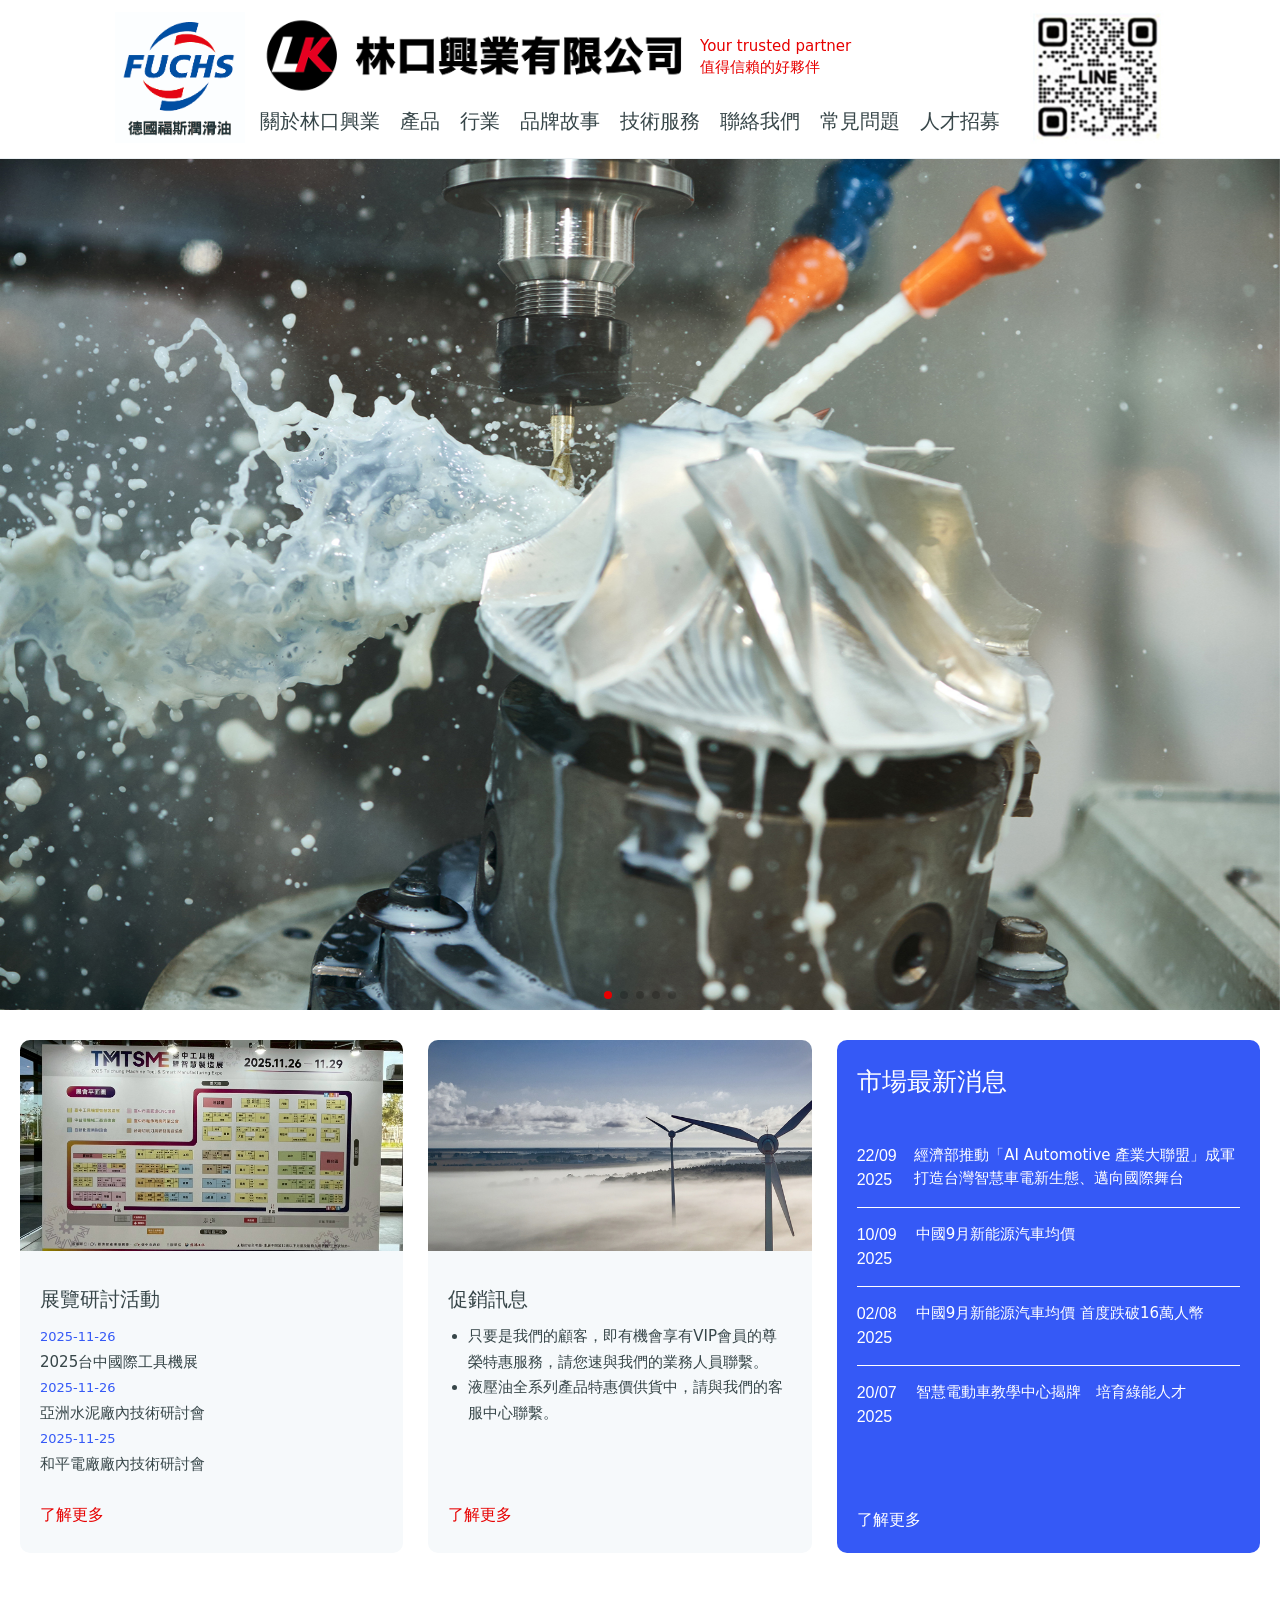
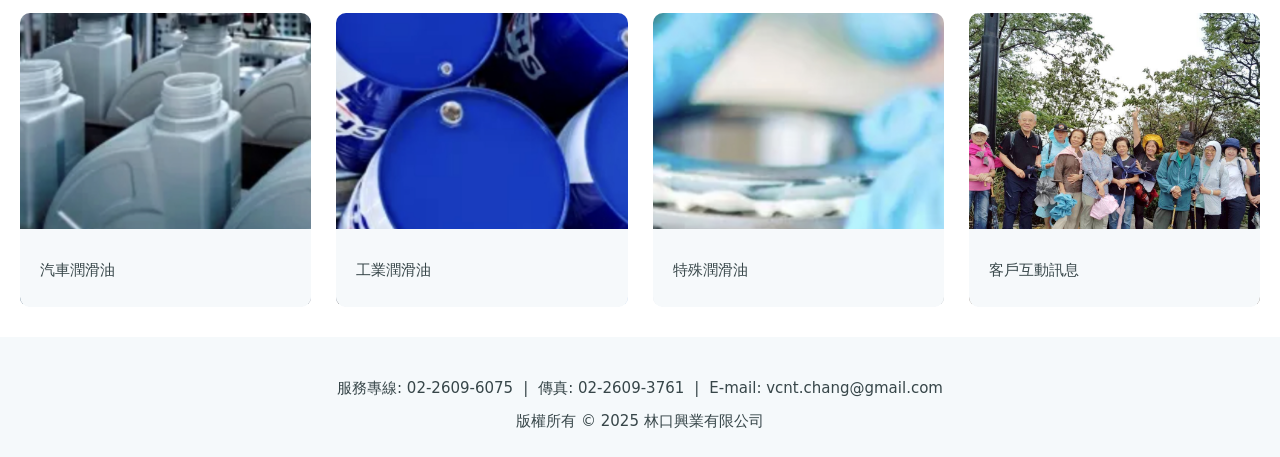
==== commit 0ee3e14c: "change banner src" ====
--- a/demo/index.html
+++ b/demo/index.html
@@ -12,14 +12,14 @@
     <meta property="og:url" content="#" />
 
     <script src="https://code.jquery.com/jquery-3.6.0.min.js"></script>
-    <link rel="stylesheet" href="css/style.css?v=5">
+    <link rel="stylesheet" href="css/style.css?v=7">
 
     <!-- Pushy -->
     <link rel="stylesheet" href="mobilemenu/pushy.css">
     <!-- Link Swiper's CSS -->
     <link rel="stylesheet" href="https://cdn.jsdelivr.net/npm/swiper@11/swiper-bundle.min.css" />
     <!-- JS -->
-    <script src="js/menu.js?v=1.4"></script>
+    <script src="js/menu.js?v=1.5"></script>
 
 </head>
 
@@ -202,7 +202,7 @@
                 <div class="mbox">
                     <a class="aNew" href="activity.html">
                         <div class="aNew-photo">
-                            <img src="https://fuchs.azureedge.net/fileadmin/template/00_Homepage/shutterstock_438391549_test.jpg"
+                            <img src="images/cover_activity.jpg"
                                 width="100%" loading="1" alt="">
                         </div>
                         <div class="text-info">
@@ -218,9 +218,9 @@
                         </div>
                         <span class="more">了解更多</span>
                     </a>
-                    <a class="aNew">
+                    <a class="aNew" href="promotions.html">
                         <div class="aNew-photo">
-                            <img src="https://fuchs.azureedge.net/fileadmin/user_upload/FUCHS_WIND_HEADER_LandingPage-1920-x-540.jpg"
+                            <img src="images/cover_promotions.jpg"
                                 width="100%" loading="1" alt="">
                         </div>
                         <div class="text-info">
@@ -253,7 +253,7 @@
                                 <a class="newTitle">智慧電動車教學中心揭牌　培育綠能人才</a>
                             </li>
                         </ul>
-                        <a class="more" href="#"><span>了解更多</span></a>
+                        <a class="more" href="news.html"><span>了解更多</span></a>
                     </div>
                 </div>
             </section>
@@ -263,7 +263,7 @@
                 <div class="mbox">
                     <a class="aLocations" href="product.html">
                         <div class="l-photo">
-                            <img src="https://fuchs.azureedge.net/fileadmin/_processed_/a/c/csm_Barrels_neu_c1d64d0213.webp"
+                            <img src="images/cover_product_01.jpg"
                                 width="100%" loading="1" alt="">
                         </div>
                         <div class="text-info">
@@ -273,7 +273,7 @@
                     </a>
                     <a class="aLocations" href="product.html">
                         <div class="l-photo">
-                            <img src="https://fuchs.azureedge.net/fileadmin/_processed_/5/d/csm_117009_e00d54f822.webp"
+                            <img src="images/cover_product_02.jpg"
                                 width="100%" loading="1" alt="">
                         </div>
                         <div class="text-info">
@@ -283,7 +283,7 @@
                     </a>
                     <a class="aLocations" href="product.html">
                         <div class="l-photo">
-                            <img src="https://fuchs.azureedge.net/fileadmin/_processed_/8/4/csm_Lubritech_neu_579b34e930.webp"
+                            <img src="images/cover_product_03.jpg"
                                 width="100%" loading="1" alt="">
                         </div>
                         <div class="text-info">
@@ -293,7 +293,7 @@
                     </a>
                     <a class="aLocations" href="hiking_sub.html">
                         <div class="l-photo">
-                            <img src="https://fuchs.azureedge.net/fileadmin/template/00_Homepage/shutterstock_438391549_test.jpg"
+                            <img src="images/cover_hiking_sub.jpg"
                                 width="100%" loading="1" alt="">
                         </div>
                         <div class="text-info">
--- a/demo/css/style.css
+++ b/demo/css/style.css
@@ -765,20 +765,35 @@
   line-height: 1.7;
   font-size: 17px;
 }
-.formosalube-container .qa-cont .text {
+.formosalube-container .qa-cont .text, .formosalube-container .newslist-cont .text {
   padding: 30px 0;
 }
-.formosalube-container .qa-cont .text h4 {
+.formosalube-container .qa-cont .text h4, .formosalube-container .newslist-cont .text h4 {
   font-size: 20px;
   font-weight: 400;
   padding: 20px 0;
   line-height: 1.5;
 }
-.formosalube-container .qa-cont .text p.date {
+.formosalube-container .qa-cont .text p.date, .formosalube-container .newslist-cont .text p.date {
   font-size: 13px;
   color: #3559f6;
 }
-.formosalube-container .qa-cont .text p.info {
+.formosalube-container .qa-cont .text p.info, .formosalube-container .newslist-cont .text p.info {
+  line-height: 1.7;
+  font-size: 17px;
+  background-color: #f6f9fb;
+  border-radius: 10px;
+  padding: 20px;
+}
+.formosalube-container .promotions-cont .text {
+  padding: 30px 0;
+}
+.formosalube-container .promotions-cont .text p.date {
+  font-size: 13px;
+  color: #3559f6;
+  padding-bottom: 10px;
+}
+.formosalube-container .promotions-cont .text p.info {
   line-height: 1.7;
   font-size: 17px;
   background-color: #f6f9fb;
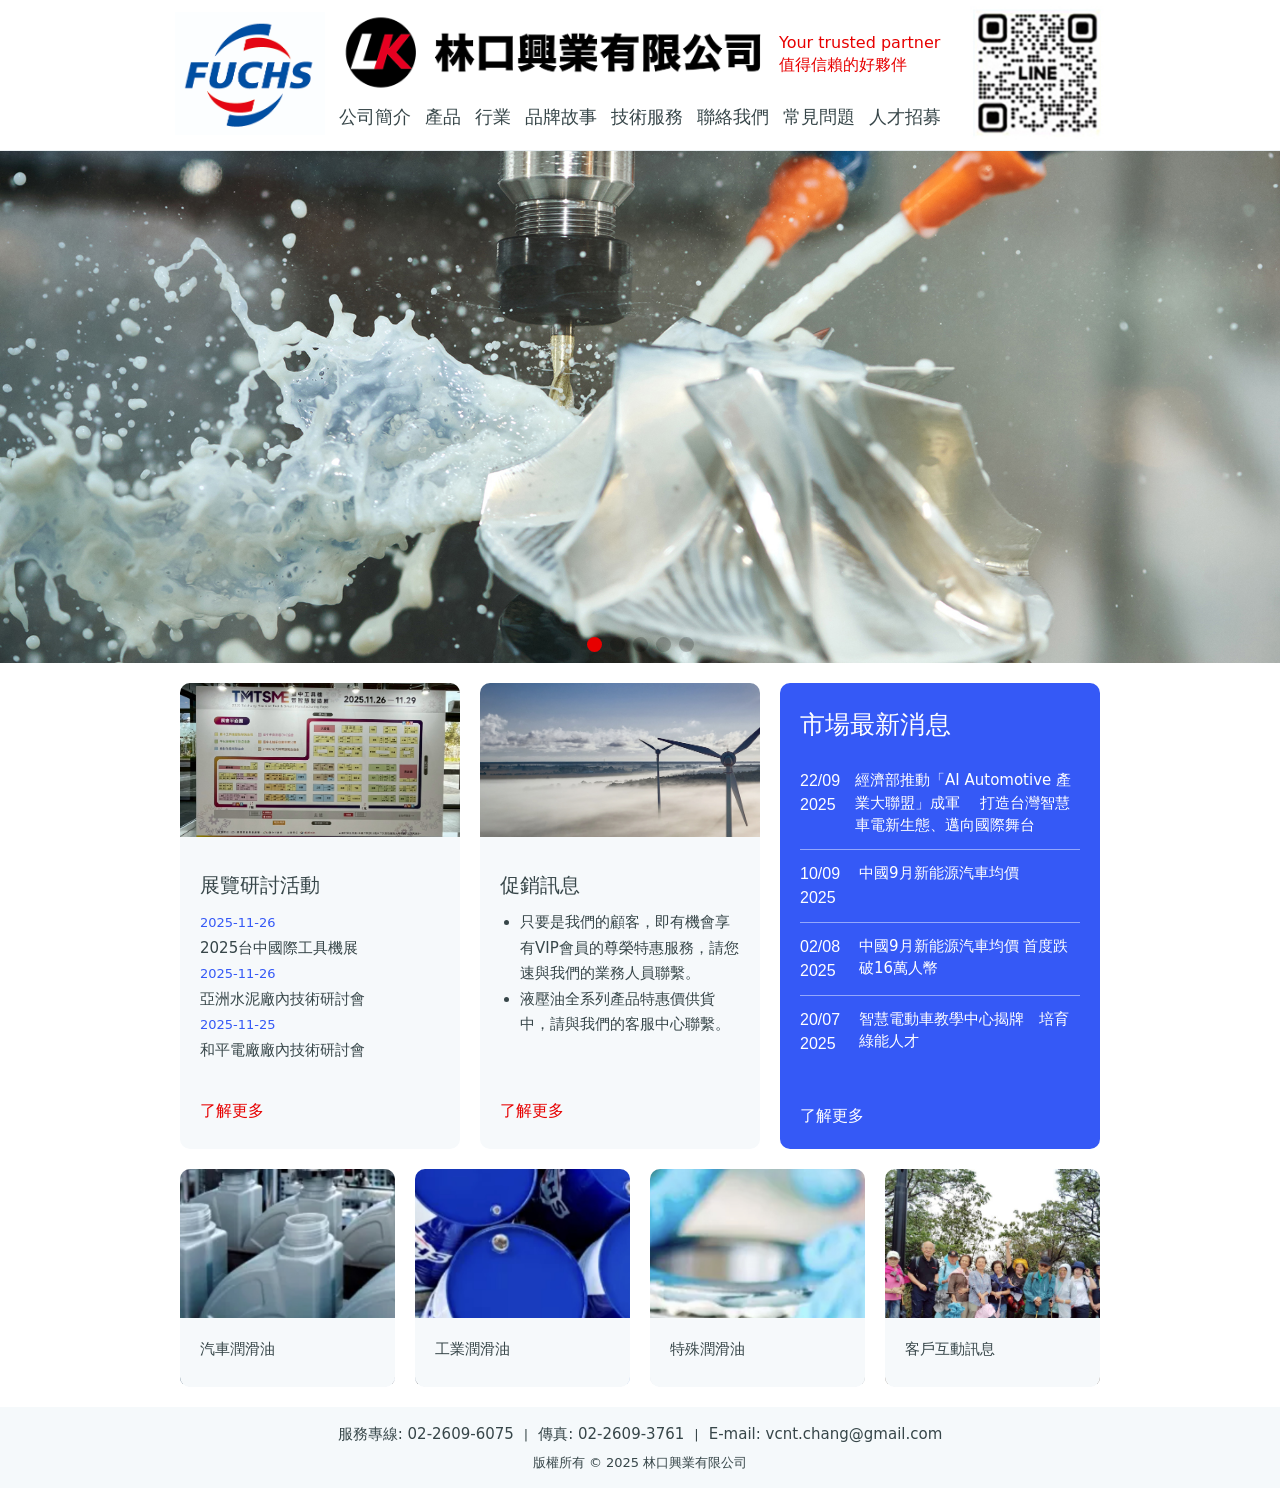
==== commit be62622d: "update 20251224修改 1. banner 圖片太大, 所有banner圖上下裁掉一些改成橫圖, 卡車這張把倫子裁掉一些 2.福斯logo下面的中文字裁掉, 福斯logo在大一點, 左右要" ====
--- a/demo/index.html
+++ b/demo/index.html
@@ -29,7 +29,7 @@
         <div class="pushy-content">
             <ul>
                 <li><a href="index.html">首頁</a></li>
-                <li><a href="about.html">關於林口興業</a></li>
+                <li><a href="about.html">公司簡介</a></li>
                 <li><a href="product.html">產品</a></li>
                 <li><a href="ndustries.html">行業</a></li>
                 <li><a href="brands.html">品牌故事</a></li>
@@ -67,7 +67,7 @@
                     </div>
                     <nav class="menu-item">
                         <ul>
-                            <li><a href="about.html">關於林口興業</a></li>
+                            <li><a href="about.html">公司簡介</a></li>
                             <li class="dropdown"><a href="product.html">產品</a>
                                 <!-- <div class="megamenu" id="sub-menu1" style="display: none;">
                                     <div class="left-item">
--- a/demo/css/style.css
+++ b/demo/css/style.css
@@ -252,6 +252,11 @@
   }
 }
 
+.swiper-pagination-bullet {
+  width: 15px !important;
+  height: 15px !important;
+}
+
 .formosalube-header {
   position: sticky;
   top: 0;
@@ -262,12 +267,12 @@
 }
 .formosalube-header .info-content {
   position: relative;
-  max-width: 1080px;
+  max-width: 960px;
   margin: 0 auto;
   display: flex;
-  padding: 10px 15px;
+  padding: 6px 15px;
   align-items: center;
-  gap: 15px;
+  gap: 14px;
 }
 .formosalube-header img {
   width: 100%;
@@ -279,10 +284,10 @@
   max-width: 430px;
 }
 .formosalube-header .logo2 {
-  max-width: 130px;
+  max-width: 150px;
 }
 .formosalube-header p.slogan {
-  font-size: 15px;
+  font-size: 16px;
   color: #e70000;
   line-height: 1.4;
   font-weight: 400;
@@ -298,13 +303,13 @@
 }
 .formosalube-header .right-menu ul {
   display: flex;
-  gap: 20px;
+  gap: 14px;
   align-items: center;
   justify-content: center;
   margin-right: 10px;
 }
 .formosalube-header .right-menu ul li {
-  font-size: 20px;
+  font-size: 18px;
   color: #374649;
   font-weight: 400;
 }
@@ -344,11 +349,6 @@
   display: block;
   cursor: pointer;
 }
-@media (max-width: 1250px) {
-  .formosalube-header .right-menu ul li {
-    font-size: 18px;
-  }
-}
 @media (max-width: 1100px) {
   .formosalube-header .logo {
     max-width: 50px;
@@ -476,9 +476,9 @@
 }
 .formosalube-container .mbox {
   width: 100%;
-  max-width: 1360px;
+  max-width: 960px;
   margin: 0 auto;
-  padding: 0 20px;
+  padding: 0 15px;
 }
 .formosalube-container img {
   width: 100%;
@@ -509,17 +509,18 @@
   height: 100%;
   -o-object-fit: cover;
      object-fit: cover;
+  aspect-ratio: 1/0.4;
 }
 .formosalube-container .banner-slider .swiper-pagination-bullet-active {
   background: #e70000;
 }
 .formosalube-container .inside-bn .swiper-slide img {
-  aspect-ratio: 1/0.35;
+  aspect-ratio: 1/0.25;
 }
 .formosalube-container .news-cont .mbox {
   display: flex;
-  gap: 25px;
-  padding: 30px 20px;
+  gap: 20px;
+  padding: 20px 20px;
 }
 .formosalube-container .news-cont .aNew {
   flex: 1;
@@ -606,13 +607,13 @@
   font-weight: 300;
   letter-spacing: 0.1px;
   overflow-wrap: break-word;
-  padding-bottom: 30px;
+  padding-bottom: 15px;
 }
 .formosalube-container .news-cont .newList ul li {
   display: flex;
   gap: 15px;
-  border-bottom: 1px solid #fff;
-  padding: 15px 0;
+  border-bottom: 1px solid rgba(255, 255, 255, 0.4666666667);
+  padding: 12px 0;
   align-items: flex-start;
   line-height: 1.5;
   font-weight: 300;
@@ -653,10 +654,187 @@
     flex-direction: column;
   }
 }
+.formosalube-container .support-cont .mbox {
+  display: flex;
+  gap: 20px;
+  padding: 20px 20px;
+}
+.formosalube-container .support-cont .aSupport1 {
+  flex: 1;
+  background-color: #f6f9fb;
+  border-radius: 10px;
+  overflow: hidden;
+  display: flex;
+  flex-direction: column;
+}
+.formosalube-container .support-cont .aSupport1 .text-info {
+  padding: 20px 20px 30px 20px;
+}
+.formosalube-container .support-cont .aSupport1 .text-info ul {
+  list-style-type: disc;
+  padding-left: 20px;
+}
+.formosalube-container .support-cont .aSupport1 .text-info ul li {
+  font-size: 15px;
+  color: #374649;
+  font-weight: 300;
+  line-height: 1.7;
+}
+.formosalube-container .support-cont .aSupport1 .text-info h4 {
+  font-size: 20px;
+  font-weight: 400;
+  padding: 20px 0;
+  line-height: 1.5;
+}
+.formosalube-container .support-cont .aSupport1 .text-info p {
+  font-size: 15px;
+  color: #374649;
+  font-weight: 300;
+  line-height: 1.7;
+}
+.formosalube-container .support-cont .aSupport1 .text-info p .more {
+  color: #e70000;
+  display: block;
+  padding: 0px 20px 30px 20px;
+}
+.formosalube-container .support-cont .aSupport1:hover .more {
+  text-decoration: underline;
+}
+.formosalube-container .support-cont .aSupport2 {
+  flex: 1;
+  background-color: #f6f9fb;
+  border-radius: 10px;
+  overflow: hidden;
+  display: flex;
+}
+.formosalube-container .support-cont .aSupport2 .aSupport-photo {
+  flex: 1;
+}
+.formosalube-container .support-cont .aSupport2 .aSupport-photo img {
+  width: 100%;
+  aspect-ratio: 1/0.6;
+  -o-object-fit: cover;
+     object-fit: cover;
+}
+.formosalube-container .support-cont .aSupport2 .text-info {
+  flex: 1;
+  padding: 5px 20px;
+  max-width: 49%;
+}
+.formosalube-container .support-cont .aSupport2 .text-info ul {
+  list-style-type: disc;
+  padding-left: 20px;
+}
+.formosalube-container .support-cont .aSupport2 .text-info ul li {
+  font-size: 15px;
+  color: #374649;
+  font-weight: 300;
+  line-height: 1.7;
+}
+.formosalube-container .support-cont .aSupport2 .text-info h4 {
+  font-size: 20px;
+  font-weight: 400;
+  padding: 20px 0;
+  line-height: 1.5;
+}
+.formosalube-container .support-cont .aSupport2 .text-info h3 {
+  font-size: 20px;
+  color: #000000;
+  font-weight: 300;
+  padding: 15px 0 10px 0;
+  line-height: 1.5;
+  font-family: "Roboto", sans-serif;
+}
+.formosalube-container .support-cont .aSupport2 .text-info p {
+  font-size: 15px;
+  color: #374649;
+  font-weight: 300;
+  line-height: 1.5;
+}
+.formosalube-container .support-cont .aSupport2 .text-info .more {
+  margin-top: auto;
+  color: #e70000;
+  font-weight: 400;
+  font-size: 16px;
+}
+.formosalube-container .support-cont .aSupport2:hover .more {
+  text-decoration: underline;
+}
+@media (max-width: 765px) {
+  .formosalube-container .support-cont .aSupport2 {
+    flex-direction: column;
+  }
+  .formosalube-container .support-cont .aSupport2 .text-info {
+    padding-bottom: 20px;
+    max-width: initial;
+  }
+}
+.formosalube-container .support-cont .newList {
+  flex: 1;
+  background-color: #3559f6;
+  border-radius: 10px;
+  padding: 25px 20px;
+  display: flex;
+  flex-direction: column;
+}
+.formosalube-container .support-cont .newList .topTitle {
+  font-size: 25px;
+  line-height: 2.125rem;
+  color: #fff;
+  font-weight: 300;
+  letter-spacing: 0.1px;
+  overflow-wrap: break-word;
+  padding-bottom: 30px;
+}
+.formosalube-container .support-cont .newList ul li {
+  display: flex;
+  gap: 15px;
+  border-bottom: 1px solid #fff;
+  padding: 15px 0;
+  align-items: flex-start;
+  line-height: 1.5;
+  font-weight: 300;
+}
+.formosalube-container .support-cont .newList ul li:last-child {
+  border: none;
+}
+.formosalube-container .support-cont .newList ul li p {
+  font-size: 14px;
+  color: #fff;
+}
+.formosalube-container .support-cont .newList ul li p.date {
+  max-width: 2.75rem;
+  font-family: "Roboto", sans-serif;
+  font-weight: 500;
+  font-size: 16px;
+}
+.formosalube-container .support-cont .newList ul li .newTitle {
+  color: #fff;
+  font-size: 15px;
+}
+.formosalube-container .support-cont .newList ul li .newTitle:hover {
+  text-decoration: underline;
+}
+.formosalube-container .support-cont .newList .more {
+  margin-top: auto;
+  color: #fff;
+  padding-top: 40px;
+  display: block;
+  font-weight: 400;
+  font-size: 16px;
+}
+.formosalube-container .support-cont .newList .more:hover {
+  text-decoration: underline;
+}
+@media (max-width: 765px) {
+  .formosalube-container .support-cont .mbox {
+    flex-direction: column;
+  }
+}
 .formosalube-container .service-locations .mbox {
   display: flex;
-  gap: 25px;
-  padding: 30px 20px;
+  gap: 20px;
+  padding: 0px 20px 20px 20px;
 }
 .formosalube-container .service-locations .aLocations {
   flex: 1;
@@ -673,10 +851,10 @@
 }
 .formosalube-container .service-locations .aLocations .text-info {
   width: 100%;
-  padding: 20px 20px 50px 20px;
+  padding: 10px 20px 20px 20px;
   position: absolute;
   z-index: 1;
-  bottom: -80px;
+  bottom: -50px;
   left: 0;
   background-color: #f6f9fb;
   transition: all 450ms cubic-bezier(0.23, 1, 0.32, 1) 0ms;
@@ -754,24 +932,27 @@
   }
 }
 .formosalube-container .about-cont .text, .formosalube-container .contact-cont .text {
-  padding: 30px 0;
+  padding: 15px 0 0 0;
 }
 .formosalube-container .about-cont .text h4, .formosalube-container .contact-cont .text h4 {
   font-size: 20px;
   font-weight: 400;
-  padding: 20px 0;
+  padding: 10px 0 20px 0;
 }
 .formosalube-container .about-cont .text p, .formosalube-container .contact-cont .text p {
   line-height: 1.7;
   font-size: 17px;
 }
-.formosalube-container .qa-cont .text, .formosalube-container .newslist-cont .text {
-  padding: 30px 0;
+.formosalube-container .qa-cont .mbox, .formosalube-container .newslist-cont .mbox {
+  padding: 20px 0;
+  display: flex;
+  flex-direction: column;
+  gap: 20px;
 }
 .formosalube-container .qa-cont .text h4, .formosalube-container .newslist-cont .text h4 {
   font-size: 20px;
   font-weight: 400;
-  padding: 20px 0;
+  padding-bottom: 15px;
   line-height: 1.5;
 }
 .formosalube-container .qa-cont .text p.date, .formosalube-container .newslist-cont .text p.date {
@@ -780,13 +961,15 @@
 }
 .formosalube-container .qa-cont .text p.info, .formosalube-container .newslist-cont .text p.info {
   line-height: 1.7;
-  font-size: 17px;
   background-color: #f6f9fb;
   border-radius: 10px;
   padding: 20px;
 }
-.formosalube-container .promotions-cont .text {
-  padding: 30px 0;
+.formosalube-container .promotions-cont .mbox {
+  padding: 20px 0;
+  display: flex;
+  flex-direction: column;
+  gap: 15px;
 }
 .formosalube-container .promotions-cont .text p.date {
   font-size: 13px;
@@ -803,7 +986,7 @@
 .formosalube-container .service-map .mbox {
   display: flex;
   gap: 25px;
-  padding: 30px 20px;
+  padding: 0px 20px 20px 20px;
 }
 .formosalube-container .service-map .aLocations {
   flex: 1;
@@ -864,10 +1047,9 @@
   }
 }
 .formosalube-container .contact-cont {
-  padding: 30px 0;
+  padding: 0 0 20px 0;
 }
 .formosalube-container .contact-cont .mbox {
-  max-width: 800px;
   margin: 0 auto;
 }
 .formosalube-container .contact-cont h2 {
@@ -918,6 +1100,17 @@
   width: 100%;
   padding: 10px;
   line-height: 1.5;
+  border: 1px transparent solid;
+}
+.formosalube-container .contact-cont form fieldset input:focus, .formosalube-container .contact-cont form fieldset textarea:focus, .formosalube-container .contact-cont form fieldset select:focus {
+  border-color: rgba(215, 225, 232, 0.5921568627);
+}
+.formosalube-container .contact-cont form fieldset input.error, .formosalube-container .contact-cont form fieldset textarea.error, .formosalube-container .contact-cont form fieldset select.error {
+  border-color: #e70000;
+}
+.formosalube-container .contact-cont form fieldset .s-text-note {
+  font-size: 13px;
+  color: #e70000;
 }
 .formosalube-container .contact-cont form fieldset.w100 {
   flex: 100%;
@@ -964,12 +1157,12 @@
 .formosalube-container .album-cont .album-list {
   display: flex;
   flex-wrap: wrap;
-  gap: 40px;
+  gap: 20px;
   padding: 20px 0 35px 0;
 }
 .formosalube-container .album-cont .album-list .a-album {
   flex: 33.33%;
-  max-width: calc(33.33% - 30px);
+  max-width: calc(33.33% - 20px);
   background-color: #f6f9fb;
 }
 .formosalube-container .album-cont .album-list .a-album .album-cover img {
@@ -986,7 +1179,7 @@
   gap: 5px;
 }
 .formosalube-container .album-cont .album-list .a-album p.album-title {
-  font-size: 20px;
+  font-size: 18px;
   color: #374649;
   font-weight: 300;
   line-height: 1.5;
@@ -997,15 +1190,18 @@
   -webkit-box-orient: vertical;
 }
 .formosalube-container .album-cont .album-list .a-album p.album-date {
-  font-size: 15px;
+  font-size: 14px;
   color: #374649;
   font-weight: 300;
   line-height: 1.7;
 }
+.formosalube-container .album-cont .album-list .a-album p.album-text {
+  font-size: 14px;
+  color: #647174;
+  font-weight: 300;
+  line-height: 1.7;
+}
 @media (max-width: 820px) {
-  .formosalube-container .album-cont .album-list {
-    gap: 30px;
-  }
   .formosalube-container .album-cont .album-list .a-album {
     max-width: calc(33.33% - 20px);
   }
@@ -1017,9 +1213,6 @@
   }
 }
 @media (max-width: 767px) {
-  .formosalube-container .album-cont .album-list {
-    gap: 20px;
-  }
   .formosalube-container .album-cont .album-list .a-album {
     max-width: calc(33.33% - 10px);
   }
@@ -1039,6 +1232,10 @@
     padding: 10px;
   }
 }
+.formosalube-container .seminar-cont .album-list .a-album {
+  flex: calc(50% - 10px);
+  max-width: calc(50% - 10px);
+}
 
 .brands-iframe {
   width: 100%;
@@ -1054,17 +1251,16 @@
 }
 
 .formosalube-footer {
-  padding: 20px;
+  padding: 8px 20px;
   background-color: #f5f9fb;
   margin-top: auto;
 }
 .formosalube-footer .copy-right-text p {
-  font-size: 15px;
-  line-height: 1.5;
-  padding-top: 10px;
+  font-size: 13px;
+  line-height: 1.5;
   text-align: center;
   color: #374649;
-  margin-bottom: 5px;
+  margin-bottom: 7px;
 }
 .formosalube-footer .copy-right-text p a {
   color: #374649;
@@ -1073,6 +1269,7 @@
   text-decoration: underline;
 }
 .formosalube-footer .copy-right-text p span {
+  font-size: 15px;
   display: inline-block;
-  padding: 10px;
+  padding: 8px 10px;
 }/*# sourceMappingURL=style.css.map */
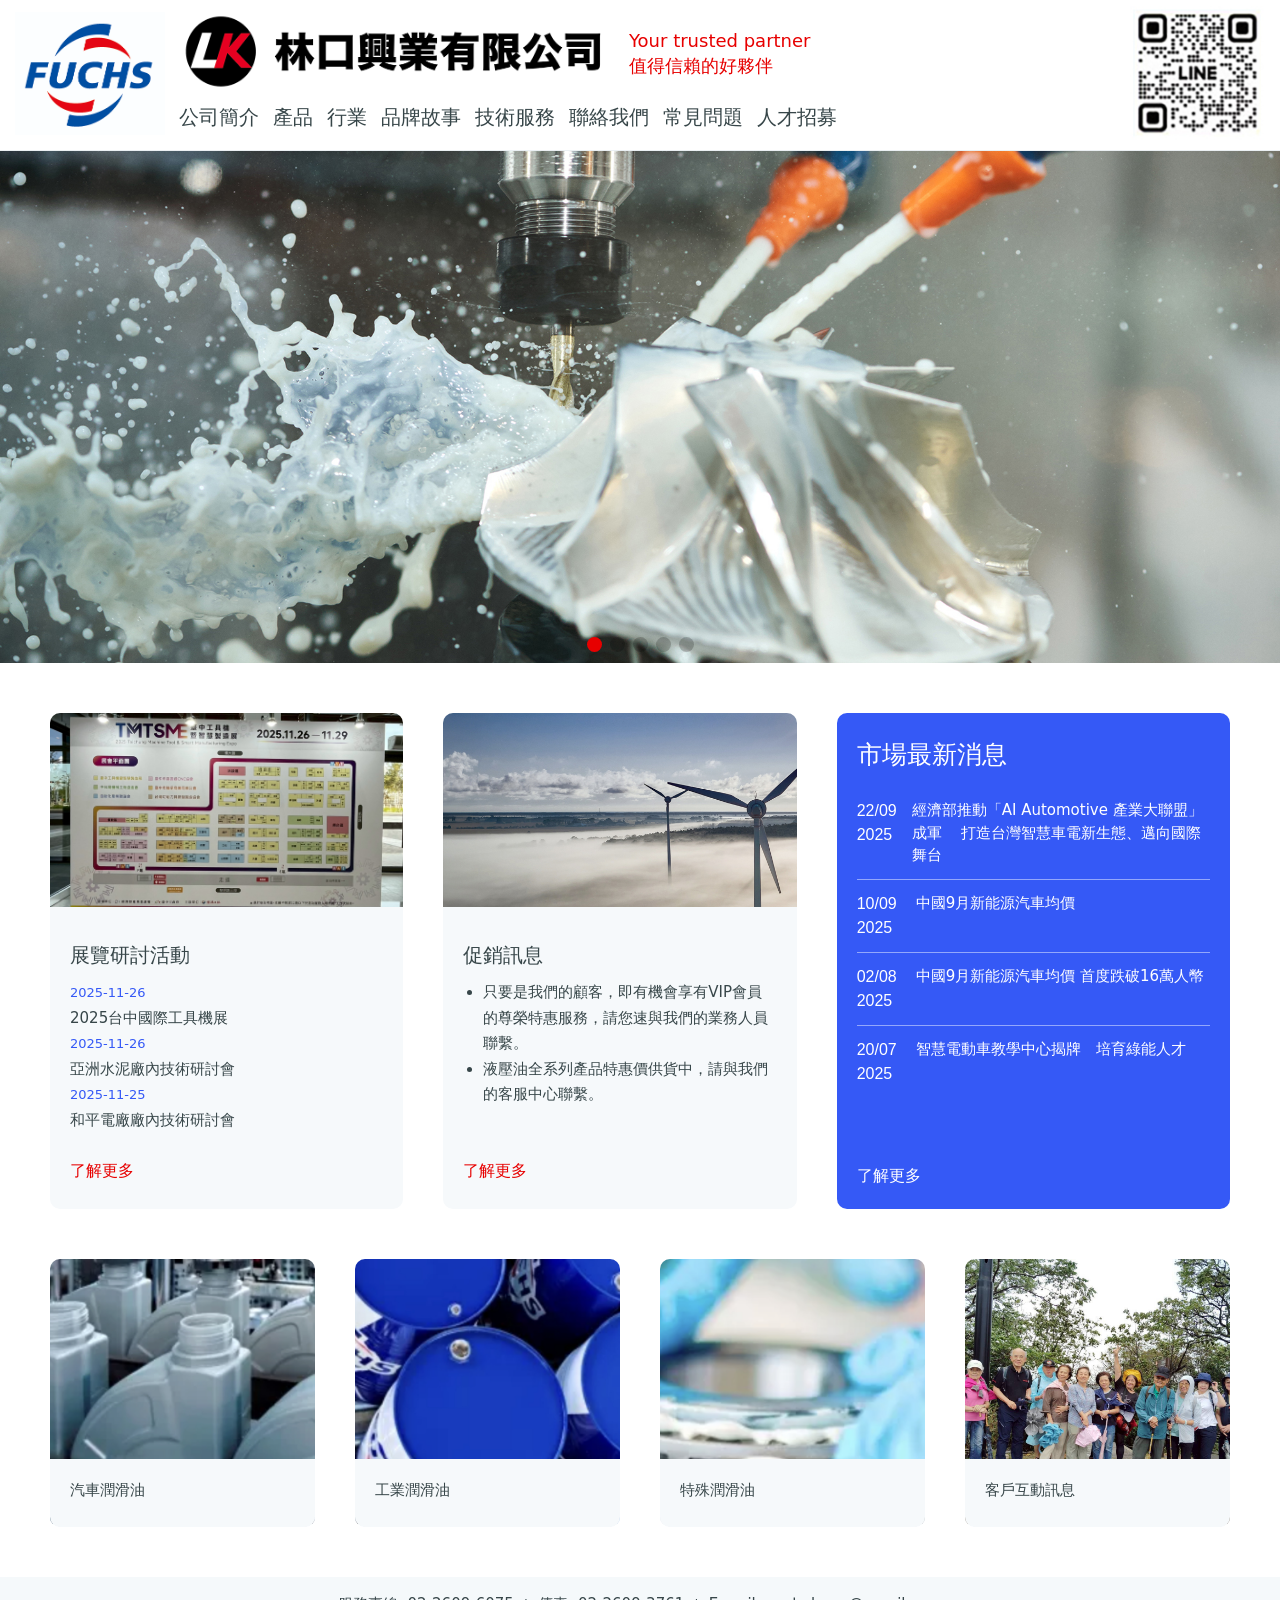
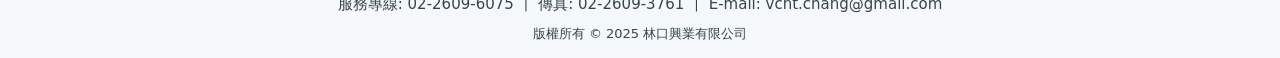
==== commit 91a48999: "12/27 針對 26 上午說的修改 1. 間距放大 2. 相簿 改爲一列 3. 表單 送出到( 這該是RD處理 4. 上次修改說的 960px 改為 1600px" ====
--- a/demo/index.html
+++ b/demo/index.html
@@ -12,7 +12,7 @@
     <meta property="og:url" content="#" />
 
     <script src="https://code.jquery.com/jquery-3.6.0.min.js"></script>
-    <link rel="stylesheet" href="css/style.css?v=7">
+    <link rel="stylesheet" href="css/style.css?v=8">
 
     <!-- Pushy -->
     <link rel="stylesheet" href="mobilemenu/pushy.css">
@@ -345,5 +345,4 @@
             prevEl: '.swiper-button-prev',
         },
     });
-</script>
 </script>
--- a/demo/css/style.css
+++ b/demo/css/style.css
@@ -267,7 +267,7 @@
 }
 .formosalube-header .info-content {
   position: relative;
-  max-width: 960px;
+  max-width: 1600px;
   margin: 0 auto;
   display: flex;
   padding: 6px 15px;
@@ -287,7 +287,7 @@
   max-width: 150px;
 }
 .formosalube-header p.slogan {
-  font-size: 16px;
+  font-size: 18px;
   color: #e70000;
   line-height: 1.4;
   font-weight: 400;
@@ -299,7 +299,7 @@
 .formosalube-header .right-menu .logo_title {
   display: flex;
   align-items: center;
-  gap: 10px;
+  gap: 20px;
 }
 .formosalube-header .right-menu ul {
   display: flex;
@@ -309,7 +309,7 @@
   margin-right: 10px;
 }
 .formosalube-header .right-menu ul li {
-  font-size: 18px;
+  font-size: 20px;
   color: #374649;
   font-weight: 400;
 }
@@ -476,9 +476,14 @@
 }
 .formosalube-container .mbox {
   width: 100%;
-  max-width: 960px;
+  max-width: 1600px;
   margin: 0 auto;
-  padding: 0 15px;
+  padding: 50px;
+}
+@media (max-width: 1200px) {
+  .formosalube-container .mbox {
+    padding: 30px;
+  }
 }
 .formosalube-container img {
   width: 100%;
@@ -519,8 +524,8 @@
 }
 .formosalube-container .news-cont .mbox {
   display: flex;
-  gap: 20px;
-  padding: 20px 20px;
+  gap: 40px;
+  padding: 50px 50px;
 }
 .formosalube-container .news-cont .aNew {
   flex: 1;
@@ -649,6 +654,12 @@
 .formosalube-container .news-cont .newList .more:hover {
   text-decoration: underline;
 }
+@media (max-width: 1200px) {
+  .formosalube-container .news-cont .mbox {
+    padding: 30px;
+    gap: 20px;
+  }
+}
 @media (max-width: 765px) {
   .formosalube-container .news-cont .mbox {
     flex-direction: column;
@@ -656,8 +667,11 @@
 }
 .formosalube-container .support-cont .mbox {
   display: flex;
-  gap: 20px;
-  padding: 20px 20px;
+  gap: 40px;
+  padding: 50px;
+}
+.formosalube-container .support-cont .mbox:nth-child(2) {
+  padding-top: initial;
 }
 .formosalube-container .support-cont .aSupport1 {
   flex: 1;
@@ -826,6 +840,11 @@
 .formosalube-container .support-cont .newList .more:hover {
   text-decoration: underline;
 }
+@media (max-width: 1200px) {
+  .formosalube-container .support-cont .mbox {
+    gap: 20px;
+  }
+}
 @media (max-width: 765px) {
   .formosalube-container .support-cont .mbox {
     flex-direction: column;
@@ -833,8 +852,9 @@
 }
 .formosalube-container .service-locations .mbox {
   display: flex;
-  gap: 20px;
-  padding: 0px 20px 20px 20px;
+  gap: 40px;
+  padding: 0px 50px;
+  padding-bottom: 50px;
 }
 .formosalube-container .service-locations .aLocations {
   flex: 1;
@@ -898,6 +918,7 @@
 @media (max-width: 1200px) {
   .formosalube-container .service-locations .mbox {
     flex-wrap: wrap;
+    gap: 20px;
   }
   .formosalube-container .service-locations .aLocations {
     flex: calc(50% - 25px);
@@ -932,7 +953,7 @@
   }
 }
 .formosalube-container .about-cont .text, .formosalube-container .contact-cont .text {
-  padding: 15px 0 0 0;
+  padding: 0 0 15px 0;
 }
 .formosalube-container .about-cont .text h4, .formosalube-container .contact-cont .text h4 {
   font-size: 20px;
@@ -944,10 +965,9 @@
   font-size: 17px;
 }
 .formosalube-container .qa-cont .mbox, .formosalube-container .newslist-cont .mbox {
-  padding: 20px 0;
   display: flex;
   flex-direction: column;
-  gap: 20px;
+  gap: 30px;
 }
 .formosalube-container .qa-cont .text h4, .formosalube-container .newslist-cont .text h4 {
   font-size: 20px;
@@ -958,6 +978,7 @@
 .formosalube-container .qa-cont .text p.date, .formosalube-container .newslist-cont .text p.date {
   font-size: 13px;
   color: #3559f6;
+  padding-bottom: 5px;
 }
 .formosalube-container .qa-cont .text p.info, .formosalube-container .newslist-cont .text p.info {
   line-height: 1.7;
@@ -966,7 +987,6 @@
   padding: 20px;
 }
 .formosalube-container .promotions-cont .mbox {
-  padding: 20px 0;
   display: flex;
   flex-direction: column;
   gap: 15px;
@@ -986,7 +1006,7 @@
 .formosalube-container .service-map .mbox {
   display: flex;
   gap: 25px;
-  padding: 0px 20px 20px 20px;
+  padding-top: 0px;
 }
 .formosalube-container .service-map .aLocations {
   flex: 1;
@@ -1061,6 +1081,9 @@
 .formosalube-container .contact-cont h2 .must {
   color: #3559f6;
   font-size: 14px;
+}
+.formosalube-container .contact-cont h2:nth-child(2) {
+  padding-top: 30px;
 }
 .formosalube-container .contact-cont form {
   background-color: #f6f9fb;
@@ -1146,9 +1169,6 @@
     max-width: 100%;
   }
 }
-.formosalube-container .album-cont {
-  padding: 20px 0;
-}
 .formosalube-container .album-cont h4 {
   font-size: 20px;
   font-weight: 400;
@@ -1157,12 +1177,12 @@
 .formosalube-container .album-cont .album-list {
   display: flex;
   flex-wrap: wrap;
-  gap: 20px;
+  gap: 30px;
   padding: 20px 0 35px 0;
 }
 .formosalube-container .album-cont .album-list .a-album {
   flex: 33.33%;
-  max-width: calc(33.33% - 20px);
+  max-width: calc(33.33% - 30px);
   background-color: #f6f9fb;
 }
 .formosalube-container .album-cont .album-list .a-album .album-cover img {
@@ -1201,6 +1221,23 @@
   font-weight: 300;
   line-height: 1.7;
 }
+.formosalube-container .album-cont .album-list .a-album a.more {
+  margin-top: auto;
+  color: #e70000;
+  width: 100%;
+  text-align: right;
+  display: block;
+  font-weight: 400;
+  font-size: 16px;
+}
+.formosalube-container .album-cont .album-list .a-album a.more:hover {
+  text-decoration: underline;
+}
+@media (max-width: 1200px) {
+  .formosalube-container .album-cont .album-list {
+    gap: 20px;
+  }
+}
 @media (max-width: 820px) {
   .formosalube-container .album-cont .album-list .a-album {
     max-width: calc(33.33% - 20px);
@@ -1232,9 +1269,40 @@
     padding: 10px;
   }
 }
+.formosalube-container .seminar-cont .album-list {
+  flex-direction: column;
+}
 .formosalube-container .seminar-cont .album-list .a-album {
-  flex: calc(50% - 10px);
-  max-width: calc(50% - 10px);
+  flex: 100%;
+  max-width: 100%;
+  display: flex;
+}
+.formosalube-container .seminar-cont .album-list .a-album .album-cover {
+  flex: 25%;
+}
+.formosalube-container .seminar-cont .album-list .a-album figcaption {
+  padding-left: 20px;
+  flex: 75%;
+}
+@media (max-width: 1200px) {
+  .formosalube-container .seminar-cont .album-list .a-album .album-cover {
+    flex: 50%;
+  }
+  .formosalube-container .seminar-cont .album-list .a-album figcaption {
+    flex: 50%;
+  }
+}
+@media (max-width: 600px) {
+  .formosalube-container .seminar-cont .album-list .a-album {
+    flex-direction: column;
+  }
+  .formosalube-container .seminar-cont .album-list .a-album .album-cover {
+    flex: 100%;
+  }
+  .formosalube-container .seminar-cont .album-list .a-album figcaption {
+    padding: 20px;
+    flex: 100%;
+  }
 }
 
 .brands-iframe {
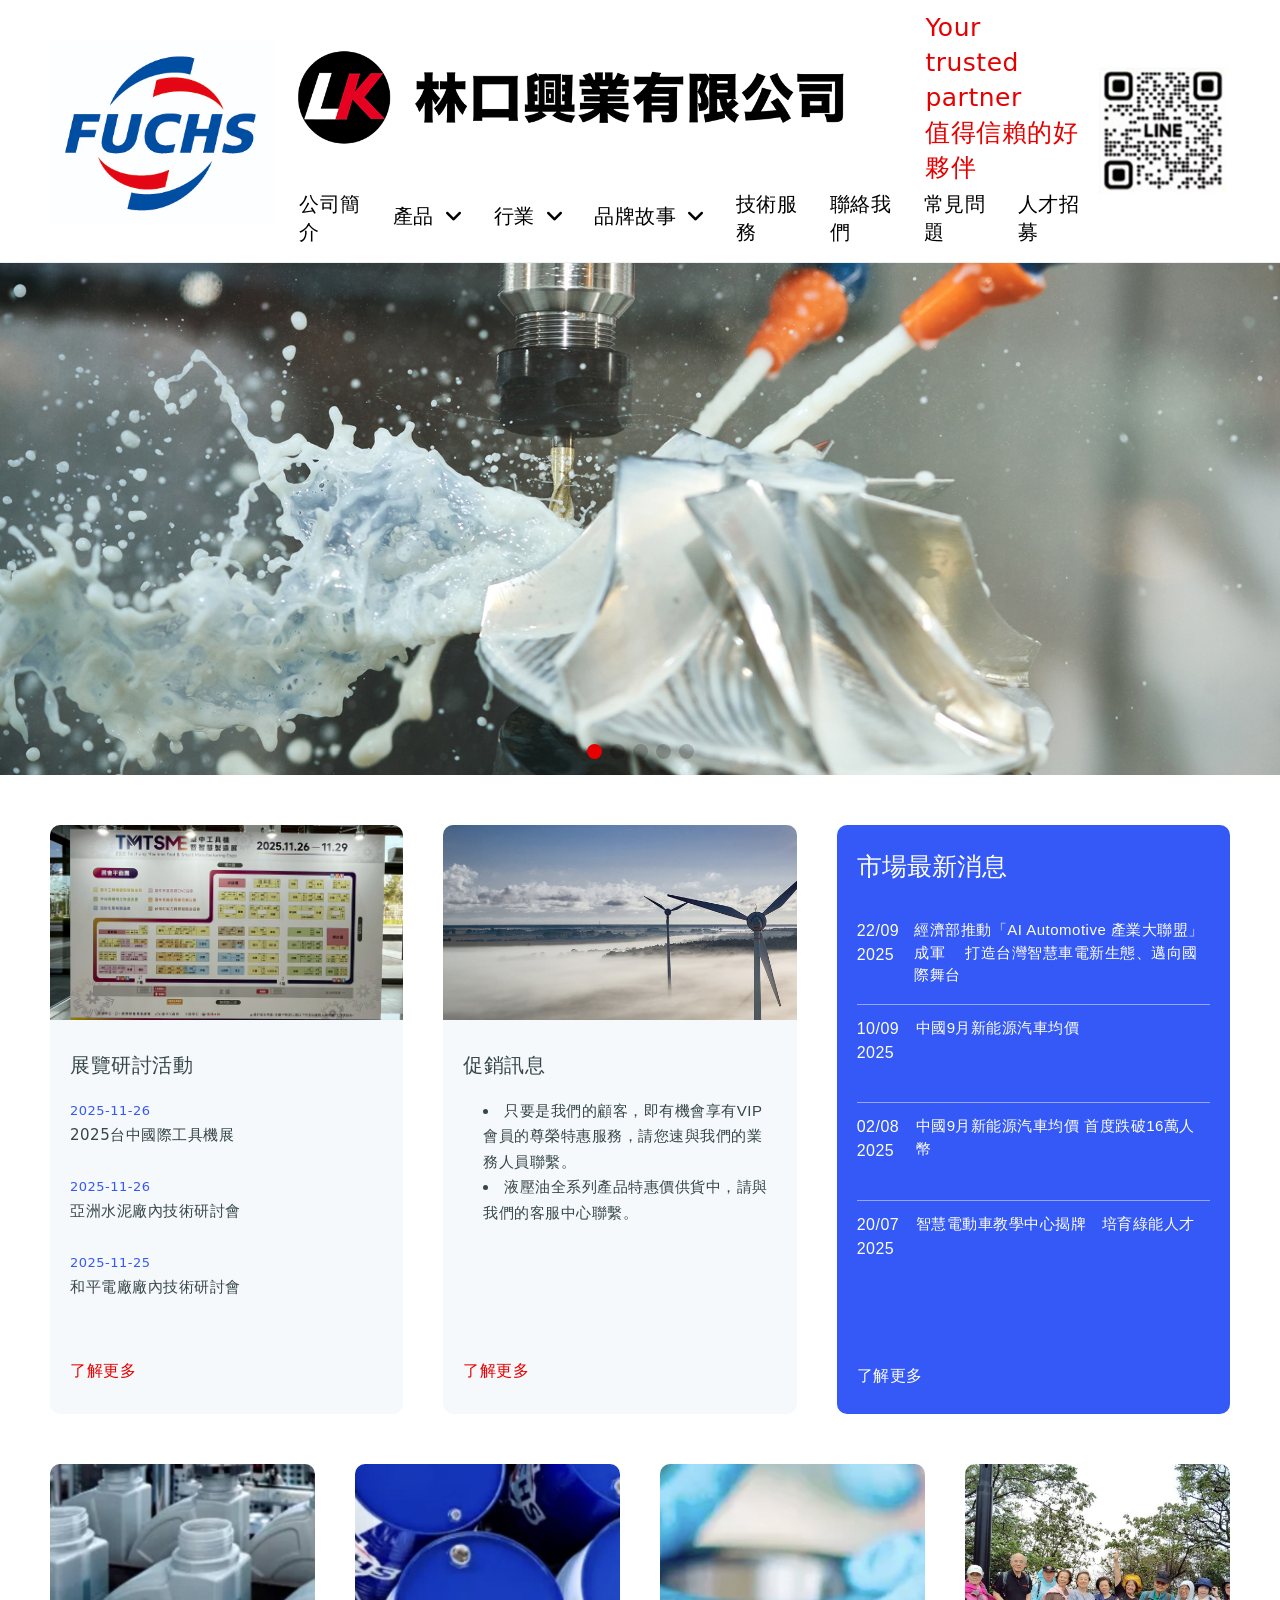
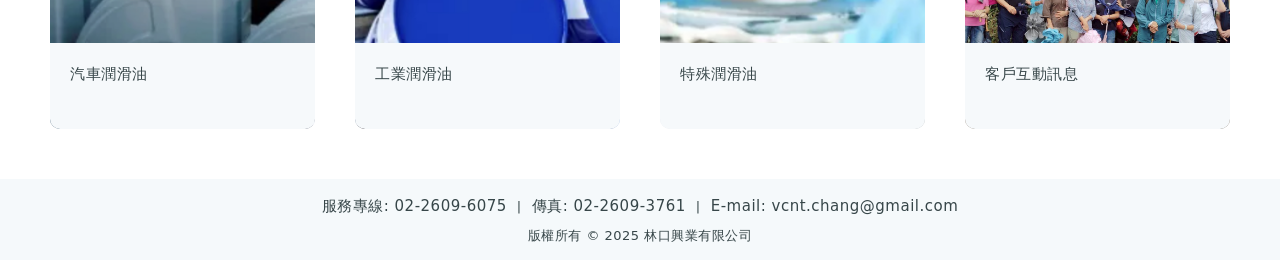
==== commit 6510bea3: "修改所有html的menu" ====
--- a/demo/index.html
+++ b/demo/index.html
@@ -18,6 +18,8 @@
     <link rel="stylesheet" href="mobilemenu/pushy.css">
     <!-- Link Swiper's CSS -->
     <link rel="stylesheet" href="https://cdn.jsdelivr.net/npm/swiper@11/swiper-bundle.min.css" />
+    <link rel="stylesheet" href="css/bundle.min.css">
+    <link rel="stylesheet" href="css/megamenu.css">
     <!-- JS -->
     <script src="js/menu.js?v=1.5"></script>
 
@@ -35,11 +37,12 @@
                 <li><a href="brands.html">品牌故事</a></li>
                 <li><a href="support.html">技術服務</a></li>
                 <li><a href="contact.html">聯絡我們</a></li>
-                <li><a href="qa.html">常見問題</a></li>     
+                <li><a href="qa.html">常見問題</a></li>
                 <li><a href="jobs.hrml">人才招募</a></li>
             </ul>
             <div class="other-info">
-                <a class="line" target="_blank" href="https://line.me/R/ti/p/@951cwutv"><img src="images/qrcode.jpg" alt="line 好友"></a>
+                <a class="line" target="_blank" href="https://line.me/R/ti/p/@951cwutv"><img src="images/qrcode.jpg"
+                        alt="line 好友"></a>
                 <p class="copyrights">Copyrights Ⓒ 2025 All Rights Reserved.</p>
             </div>
         </div>
@@ -65,97 +68,329 @@
                         </a>
                         <p class="slogan">Your trusted partner<br>值得信賴的好夥伴</p>
                     </div>
-                    <nav class="menu-item">
-                        <ul>
+                    <!-- Menu start-->
+                    <nav class="menu-item navbar navbar-expand-md static-nav">
+                        <ul class="navbar-nav ml-auto mr-auto">
                             <li><a href="about.html">公司簡介</a></li>
-                            <li class="dropdown"><a href="product.html">產品</a>
-                                <!-- <div class="megamenu" id="sub-menu1" style="display: none;">
-                                    <div class="left-item">
-                                        <h3>產品資訊</h3>
-
-                                        <h4><span>產品系列</span></h4>
-                                        <p id="a1">汽車潤滑劑</p>
-                                        <p id="a2">工業潤滑劑</p>
-                                        <p id="a3">潤滑脂</p>
-                                        <p id="a4">金屬加工潤滑劑</p>
-                                        <p id="a5">特殊應用潤滑劑</p>
-                                        <p id="a6">服務</p>
-
-                                        <h4><span>服務連結</span></h4>
-                                        <p><a href="https://fuchs-eu.lubricantadvisor.com/default.aspx?lang=eng"></a></p>
-                                        <p><a href="https://www.fuchs.com/sea/tw/products/service-links/product-finder/"></a>產品搜尋</p>
-                                        <p><a href="https://www.fuchs.com/sea/tw/products/service-links/product-assistant/"></a>產品助理</p>
-                                        <p><a href="https://www.fuchs.com/sea/tw/products/service-links/distributor-or-dealer-search/"></a>分銷商或經銷商搜尋</p>
-                                    </div>
-                                    <div class="iframe-cont">
-                                        <iframe id="a1-iframe" class="brands-iframe" src="https://www.fuchs.com/sea/tw/products/product-program/automotive-lubricants/" frameborder="0"  sandbox="allow-modals allow-forms allow-pointer-lock allow-popups allow-same-origin allow-scripts"></iframe>
-                                        <iframe id="a2-iframe" class="brands-iframe" src="https://www.fuchs.com/sea/tw/products/product-program/industrial-lubricants/" frameborder="0"  sandbox="allow-modals allow-forms allow-pointer-lock allow-popups allow-same-origin allow-scripts"></iframe>
-                                        <iframe id="a3-iframe" class="brands-iframe" src="https://www.fuchs.com/sea/tw/products/product-program/lubricating-greases/" frameborder="0"  sandbox="allow-modals allow-forms allow-pointer-lock allow-popups allow-same-origin allow-scripts"></iframe>
-                                        <iframe id="a4-iframe" class="brands-iframe" src="https://www.fuchs.com/sea/tw/products/product-program/metal-processing-lubricants/" frameborder="0"  sandbox="allow-modals allow-forms allow-pointer-lock allow-popups allow-same-origin allow-scripts"></iframe>
-                                        <iframe id="a5-iframe" class="brands-iframe" src="https://www.fuchs.com/sea/tw/products/product-program/special-application-lubricants/" frameborder="0"  sandbox="allow-modals allow-forms allow-pointer-lock allow-popups allow-same-origin allow-scripts"></iframe>
-                                        <iframe id="a6-iframe" class="brands-iframe" src="https://www.fuchs.com/sea/tw/products/product-program/services/" frameborder="0"  sandbox="allow-modals allow-forms allow-pointer-lock allow-popups allow-same-origin allow-scripts"></iframe>
-                                    </div>
-                                </div> -->
-                            </li>
-                            <li class="dropdown"><a href="ndustries.html">行業</a>
-                                <!-- <div class="megamenu" id="sub-menu2" style="display: none;">
-                                    <div class="left-item">
-                                        <h3>行業資訊</h3>
-
-                                        <h4><span>A - D</span></h4>
-                                        <p id="c1">農業和林業</p>
-                                        <p id="c2">汽車</p>
-                                        <p id="c3">鑄造</p>
-                                        <p id="c4">水泥、石灰和石膏</p>
-                                        <p id="c5">工程機械</p>
-                                        <p id="c6">消費者和售後市場</p>
-
-                                        <h4><span>F - M</span></h4>
-                                        <p id="d1">食品和飲料</p>
-                                        <p id="d2">鍛造</p>
-                                        <p id="d3">玻璃</p>
-                                        <p id="d4">機械和設備</p>
-                                        <p id="d5">金屬加工</p>
-                                        <p id="d6">採礦和勘探</p>
-
-                                        <h4><span>N - Z</span></h4>
-                                        <p id="e1">發電</p>
-                                        <p id="e2">鋼和金屬</p>
-                                        <p id="e3">運輸</p>
-                                        <p id="e4">其他行業</p>
-                                    </div>
-                                    <div class="iframe-cont">
-                                        <iframe id="c1-iframe" class="brands-iframe" src="https://www.fuchs.com/sea/tw/industries/a-d/agriculture-and-forestry/" frameborder="0"  sandbox="allow-modals allow-forms allow-pointer-lock allow-popups allow-same-origin allow-scripts"></iframe>
-                                        <iframe id="c2-iframe" class="brands-iframe" src="https://www.fuchs.com/sea/tw/industries/a-d/automotive/" frameborder="0"  sandbox="allow-modals allow-forms allow-pointer-lock allow-popups allow-same-origin allow-scripts"></iframe>
-                                        <iframe id="c3-iframe" class="brands-iframe" src="https://www.fuchs.com/sea/tw/industries/a-d/casting/" frameborder="0"  sandbox="allow-modals allow-forms allow-pointer-lock allow-popups allow-same-origin allow-scripts"></iframe>
-                                        <iframe id="c4-iframe" class="brands-iframe" src="https://www.fuchs.com/sea/tw/industries/a-d/cement-lime-and-gypsum/" frameborder="0"  sandbox="allow-modals allow-forms allow-pointer-lock allow-popups allow-same-origin allow-scripts"></iframe>
-                                        <iframe id="c5-iframe" class="brands-iframe" src="https://www.fuchs.com/sea/tw/industries/a-d/construction/" frameborder="0"  sandbox="allow-modals allow-forms allow-pointer-lock allow-popups allow-same-origin allow-scripts"></iframe>
-                                        <iframe id="c6-iframe" class="brands-iframe" src="https://www.fuchs.com/sea/tw/industries/a-d/consumer-and-aftermarket/" frameborder="0"  sandbox="allow-modals allow-forms allow-pointer-lock allow-popups allow-same-origin allow-scripts"></iframe>
-
-                                        <iframe id="d1-iframe" class="brands-iframe" src="https://www.fuchs.com/sea/tw/industries/f-m/food-and-beverages/" frameborder="0"  sandbox="allow-modals allow-forms allow-pointer-lock allow-popups allow-same-origin allow-scripts"></iframe>
-                                        <iframe id="d2-iframe" class="brands-iframe" src="https://www.fuchs.com/sea/tw/industries/f-m/forging/" frameborder="0"  sandbox="allow-modals allow-forms allow-pointer-lock allow-popups allow-same-origin allow-scripts"></iframe>
-                                        <iframe id="d3-iframe" class="brands-iframe" src="https://www.fuchs.com/sea/tw/industries/f-m/glass/" frameborder="0"  sandbox="allow-modals allow-forms allow-pointer-lock allow-popups allow-same-origin allow-scripts"></iframe>
-                                        <iframe id="d4-iframe" class="brands-iframe" src="https://www.fuchs.com/sea/tw/industries/f-m/machinery-and-equipment/" frameborder="0"  sandbox="allow-modals allow-forms allow-pointer-lock allow-popups allow-same-origin allow-scripts"></iframe>
-                                        <iframe id="d5-iframe" class="brands-iframe" src="https://www.fuchs.com/sea/tw/industries/f-m/metal-processing/" frameborder="0"  sandbox="allow-modals allow-forms allow-pointer-lock allow-popups allow-same-origin allow-scripts"></iframe>
-                                        <iframe id="d6-iframe" class="brands-iframe" src="https://www.fuchs.com/sea/tw/industries/f-m/mining-and-exploration/" frameborder="0"  sandbox="allow-modals allow-forms allow-pointer-lock allow-popups allow-same-origin allow-scripts"></iframe>
-
-                                        <iframe id="e1-iframe" class="brands-iframe" src="https://www.fuchs.com/sea/tw/industries/n-z/power-generation/" frameborder="0"  sandbox="allow-modals allow-forms allow-pointer-lock allow-popups allow-same-origin allow-scripts"></iframe>
-                                        <iframe id="e2-iframe" class="brands-iframe" src="https://www.fuchs.com/sea/tw/industries/n-z/steels-and-metals/" frameborder="0"  sandbox="allow-modals allow-forms allow-pointer-lock allow-popups allow-same-origin allow-scripts"></iframe>
-                                        <iframe id="e3-iframe" class="brands-iframe" src="fuchs.com/sea/tw/industries/n-z/steels-and-metals/" frameborder="0"  sandbox="allow-modals allow-forms allow-pointer-lock allow-popups allow-same-origin allow-scripts"></iframe>
-                                        <iframe id="e4-iframe" class="brands-iframe" src="https://www.fuchs.com/sea/tw/industries/n-z/other-industries/" frameborder="0"  sandbox="allow-modals allow-forms allow-pointer-lock allow-popups allow-same-origin allow-scripts"></iframe>
-                                    </div>
-                                </div> -->
-                            </li>
-                            <li><a href="brands.html">品牌故事</a></li>
+
+                            <li class="nav-item dropdown static">
+                                <a class="nav-link dropdown-toggle" href="javascript:void(0)" data-toggle="dropdown"
+                                    aria-haspopup="true" aria-expanded="false"> 產品 </a>
+                                <ul class="dropdown-menu megamenu flexable-megamenu">
+                                    <li>
+                                        <div class="container">
+                                            <div class="row">
+                                                <div class="col-lg-3 col-md-6 col-sm-12 mengmenu_border">
+                                                    <h5 class="dropdown-title bottom10"> 產品系列 </h5>
+
+                                                    <ul>
+                                                        <li><a class="dropdown-item" target="_blank"
+                                                                href="https://www.fuchs.com/sea/tw/products/product-program/automotive-lubricants/">汽車潤滑油</a>
+                                                        </li>
+                                                        <li><a class="dropdown-item" target="_blank"
+                                                                href="https://www.fuchs.com/sea/tw/products/product-program/industrial-lubricants/">工業潤滑油</a>
+                                                        </li>
+                                                        <li><a class="dropdown-item" target="_blank"
+                                                                href="https://www.fuchs.com/sea/tw/products/product-program/lubricating-greases/">潤滑脂</a>
+                                                        </li>
+                                                        <li><a class="dropdown-item" target="_blank"
+                                                                href="https://www.fuchs.com/sea/tw/products/product-program/metal-processing-lubricants/">金屬加工潤滑劑</a>
+                                                        </li>
+                                                        <li><a class="dropdown-item" target="_blank"
+                                                                href="https://www.fuchs.com/sea/tw/products/product-program/special-application-lubricants/">特殊應用潤滑劑</a>
+                                                        </li>
+                                                        <li><a class="dropdown-item" target="_blank"
+                                                                href="https://www.fuchs.com/sea/tw/products/product-program/services/">服務</a>
+                                                        </li>
+                                                        <li>
+
+                                                    </ul>
+
+                                                </div>
+                                                <div class="col-lg-3 col-md-6 col-sm-12 mengmenu_border">
+                                                    <h5 class="dropdown-title opacity-10"> 服務連結 </h5>
+                                                    <ul>
+                                                        <li><a class="dropdown-item" target="_blank"
+                                                                href="https://fuchs-eu.lubricantadvisor.com/default.aspx?lang=eng">油選擇器</a>
+                                                        </li>
+                                                        <li> <a class="dropdown-item" target="_blank"
+                                                                href="https://www.fuchs.com/sea/tw/products/service-links/product-finder/">產品搜尋</a>
+                                                        </li>
+                                                        <li> <a class="dropdown-item" target="_blank"
+                                                                href="https://www.fuchs.com/sea/tw/products/service-links/product-assistant/">產品助理</a>
+                                                        </li>
+                                                        <li><a class="dropdown-item" target="_blank"
+                                                                href="https://www.fuchs.com/sea/tw/products/service-links/distributor-or-dealer-search/">分銷商或經銷商搜尋</a>
+                                                        </li>
+
+                                                    </ul>
+
+                                                </div>
+                                            </div>
+                                        </div>
+                                    </li>
+                                </ul>
+                            </li>
+
+                            <li class="nav-item dropdown static">
+                                <a class="nav-link dropdown-toggle" href="javascript:void(0)" data-toggle="dropdown"
+                                    aria-haspopup="true" aria-expanded="false"> 行業 </a>
+                                <ul class="dropdown-menu megamenu flexable-megamenu">
+                                    <li>
+                                        <div class="container">
+                                            <div class="row">
+                                                <div class="col-lg-3 col-md-6 col-sm-12 mengmenu_border">
+                                                    <h5 class="dropdown-title bottom10"> A - D </h5>
+
+                                                    <ul>
+                                                        <li><a class="dropdown-item" target="_blank"
+                                                                href="https://www.fuchs.com/sea/tw/industries/a-d/agriculture-and-forestry/">農業和林業</a>
+                                                        </li>
+                                                        <li><a class="dropdown-item" target="_blank"
+                                                                href="https://www.fuchs.com/sea/tw/industries/a-d/automotive/">汽車</a>
+                                                        </li>
+                                                        <li><a class="dropdown-item" target="_blank"
+                                                                href="https://www.fuchs.com/sea/tw/industries/a-d/automotive/">璹造</a>
+                                                        </li>
+                                                        <li><a class="dropdown-item" target="_blank"
+                                                                href="https://www.fuchs.com/sea/tw/industries/a-d/cement-lime-and-gypsum/">水泥、石灰和石膏</a>
+                                                        </li>
+                                                        <li><a class="dropdown-item" target="_blank"
+                                                                href="https://www.fuchs.com/sea/tw/industries/a-d/construction/">工業機械</a>
+                                                        </li>
+                                                        <li><a class="dropdown-item" target="_blank"
+                                                                href="https://www.fuchs.com/sea/tw/industries/a-d/consumer-and-aftermarket/">消費者和售後市場</a>
+                                                        </li>
+                                                        <li>
+
+                                                    </ul>
+
+                                                </div>
+                                                <div class="col-lg-3 col-md-6 col-sm-12 mengmenu_border">
+                                                    <h5 class="dropdown-title opacity-10"> F - M </h5>
+                                                    <ul>
+                                                        <li><a class="dropdown-item" target="_blank"
+                                                                href="https://www.fuchs.com/sea/tw/industries/f-m/food-and-beverages/">食品和飲料</a>
+                                                        </li>
+                                                        <li> <a class="dropdown-item" target="_blank"
+                                                                href="https://www.fuchs.com/sea/tw/industries/f-m/forging/">鍛造</a>
+                                                        </li>
+                                                        <li> <a class="dropdown-item" target="_blank"
+                                                                href="https://www.fuchs.com/sea/tw/industries/f-m/glass/">玻璃</a>
+                                                        </li>
+                                                        <li><a class="dropdown-item" target="_blank"
+                                                                href="https://www.fuchs.com/sea/tw/industries/f-m/machinery-and-equipment/">機械和設備</a>
+                                                        </li>
+                                                        <li><a class="dropdown-item" target="_blank"
+                                                                href="https://www.fuchs.com/sea/tw/industries/f-m/metal-processing/">金屬加工
+                                                            </a></li>
+                                                        <li><a class="dropdown-item" target="_blank"
+                                                                href="https://www.fuchs.com/sea/tw/industries/f-m/mining-and-exploration/">採購和勘探</a>
+                                                        </li>
+                                                    </ul>
+
+                                                </div>
+                                                <div class="col-lg-3 col-md-6 col-sm-12 mengmenu_border">
+                                                    <h5 class="dropdown-title opacity-10"> N - Z </h5>
+                                                    <ul>
+                                                        <li><a class="dropdown-item" target="_blank"
+                                                                href="https://www.fuchs.com/sea/tw/industries/n-z/power-generation/">發電</a>
+                                                        </li>
+                                                        <li> <a class="dropdown-item" target="_blank"
+                                                                href="https://www.fuchs.com/sea/tw/industries/n-z/steels-and-metals/">鋼和金屬</a>
+                                                        </li>
+                                                        <li> <a class="dropdown-item" target="_blank"
+                                                                href="https://www.fuchs.com/sea/tw/industries/n-z/transport/">運輸</a>
+                                                        </li>
+                                                        <li><a class="dropdown-item" target="_blank"
+                                                                href="https://www.fuchs.com/sea/tw/industries/n-z/other-industries/">其他行業</a>
+                                                        </li>
+                                                    </ul>
+
+                                                </div>
+                                            </div>
+                                        </div>
+                                    </li>
+                                </ul>
+                            </li>
+
+                            <li class="nav-item dropdown static">
+                                <a class="nav-link dropdown-toggle" href="javascript:void(0)" data-toggle="dropdown"
+                                    aria-haspopup="true" aria-expanded="false"> 品牌故事 </a>
+                                <ul class="dropdown-menu megamenu flexable-megamenu">
+                                    <li>
+                                        <div class="container">
+                                            <div class="row">
+                                                <div class="col-lg-3 col-md-6 col-sm-12 mengmenu_border">
+                                                    <h5 class="dropdown-title bottom10"> A - K </h5>
+
+                                                    <ul>
+                                                        <li><a class="dropdown-item" target="_blank"
+                                                                href="https://www.fuchs.com/sea/tw/brands/a-k/agrifarm/">AGRIFARM</a>
+                                                        </li>
+
+                                                        <li><a class="dropdown-item" target="_blank"
+                                                                href="https://www.fuchs.com/sea/tw/brands/a-k/anticorit/">ANTICORIT</a>
+                                                        </li>
+
+                                                        <li><a class="dropdown-item" target="_blank"
+                                                                href="https://www.fuchs.com/sea/tw/brands/a-k/carbaflo/">CARBAFLO</a>
+                                                        </li>
+
+                                                        <li><a class="dropdown-item" target="_blank"
+                                                                href="https://www.fuchs.com/sea/tw/brands/a-k/cassida/">CASSIDA</a>
+                                                        </li>
+
+                                                        <li><a class="dropdown-item" target="_blank"
+                                                                href="https://www.fuchs.com/sea/tw/brands/a-k/ceplattyn/">CEPLATTYN</a>
+                                                        </li>
+
+                                                        <li><a class="dropdown-item" target="_blank"
+                                                                href="https://www.fuchs.com/sea/tw/brands/a-k/chemplex/">CHEMPLEX</a>
+                                                        </li>
+
+                                                        <li><a class="dropdown-item" target="_blank"
+                                                                href="https://www.fuchs.com/sea/tw/brands/a-k/ecocool/">ECOCOOL</a>
+                                                        </li>
+
+                                                        <li><a class="dropdown-item" target="_blank"
+                                                                href="https://www.fuchs.com/sea/tw/brands/a-k/ecocut/">ECOCUT</a>
+                                                        </li>
+
+                                                        <li><a class="dropdown-item" target="_blank"
+                                                                href="https://www.fuchs.com/sea/tw/brands/a-k/gearmaster/">GEARMASTER</a>
+                                                        </li>
+
+                                                        <li><a class="dropdown-item" target="_blank"
+                                                                href="https://www.fuchs.com/sea/tw/brands/a-k/gleitmo/">GLEITMO</a>
+                                                        </li>
+
+                                                    </ul>
+                                                </div>
+                                                <div class="col-lg-3 col-md-6 col-sm-12 mengmenu_border">
+                                                    <h5 class="dropdown-title opacity-10"> L - R </h5>
+                                                    <ul>
+                                                        <li><a class="dropdown-item" target="_blank"
+                                                                href="https://www.fuchs.com/sea/tw/brands/l-r/lagermeister/">LAGERMEISTER</a>
+                                                        </li>
+
+                                                        <li><a class="dropdown-item" target="_blank"
+                                                                href="https://www.fuchs.com/sea/tw/brands/l-r/locolub/">LOCOLUB</a>
+                                                        </li>
+
+                                                        <li><a class="dropdown-item" target="_blank"
+                                                                href="https://www.fuchs.com/sea/tw/brands/l-r/lubrodal/">LUBRODAL</a>
+                                                        </li>
+
+                                                        <li><a class="dropdown-item" target="_blank"
+                                                                href="https://www.fuchs.com/sea/tw/brands/l-r/maintain/">MAINTAIN</a>
+                                                        </li>
+
+                                                        <li><a class="dropdown-item" target="_blank"
+                                                                href="https://www.fuchs.com/sea/tw/brands/l-r/molypaul/">MOLYPAUL</a>
+                                                        </li>
+
+                                                        <li><a class="dropdown-item" target="_blank"
+                                                                href="https://www.fuchs.com/sea/tw/brands/l-r/pentosin/">PENTOSIN</a>
+                                                        </li>
+
+                                                        <li><a class="dropdown-item" target="_blank"
+                                                                href="https://www.fuchs.com/sea/tw/brands/l-r/planto/">PLANTO</a>
+                                                        </li>
+
+                                                        <li><a class="dropdown-item" target="_blank"
+                                                                href="https://www.fuchs.com/sea/tw/brands/l-r/renep/">RENEP</a>
+                                                        </li>
+
+                                                        <li><a class="dropdown-item" target="_blank"
+                                                                href="https://www.fuchs.com/sea/tw/brands/l-r/reniso/">RENISO</a>
+                                                        </li>
+
+                                                        <li><a class="dropdown-item" target="_blank"
+                                                                href="https://www.fuchs.com/sea/tw/brands/l-r/renoclean/">RENOCLEAN</a>
+                                                        </li>
+
+                                                        <li><a class="dropdown-item" target="_blank"
+                                                                href="https://www.fuchs.com/sea/tw/brands/l-r/renoform/">RENOFORM</a>
+                                                        </li>
+
+                                                        <li><a class="dropdown-item" target="_blank"
+                                                                href="https://www.fuchs.com/sea/tw/brands/l-r/renolin/">RENOLIN</a>
+                                                        </li>
+
+                                                        <li><a class="dropdown-item" target="_blank"
+                                                                href="https://www.fuchs.com/sea/tw/brands/l-r/renolit/">RENOLIT</a>
+                                                        </li>
+
+                                                    </ul>
+
+                                                </div>
+                                                <div class="col-lg-3 col-md-6 col-sm-12 mengmenu_border">
+                                                    <h5 class="dropdown-title opacity-10"> S - Z </h5>
+                                                    <ul>
+                                                        <li><a class="dropdown-item" target="_blank"
+                                                                href="https://www.fuchs.com/sea/tw/brands/s-z/silkolene/">SILKOLENE</a>
+                                                        </li>
+
+                                                        <li><a class="dropdown-item" target="_blank"
+                                                                href="https://www.fuchs.com/sea/tw/brands/s-z/sok/">SOK</a>
+                                                        </li>
+
+                                                        <li><a class="dropdown-item" target="_blank"
+                                                                href="https://www.fuchs.com/sea/tw/brands/s-z/solcenic/">SOLCENIC</a>
+                                                        </li>
+
+                                                        <li><a class="dropdown-item" target="_blank"
+                                                                href="https://www.fuchs.com/sea/tw/brands/s-z/stabyl/">STABYL</a>
+                                                        </li>
+
+                                                        <li><a class="dropdown-item" target="_blank"
+                                                                href="https://www.fuchs.com/sea/tw/brands/s-z/stabylan/">STABYLAN</a>
+                                                        </li>
+
+                                                        <li><a class="dropdown-item" target="_blank"
+                                                                href="https://www.fuchs.com/sea/tw/brands/s-z/thermisol/">THERMISOL</a>
+                                                        </li>
+
+                                                        <li><a class="dropdown-item" target="_blank"
+                                                                href="https://www.fuchs.com/sea/tw/brands/s-z/titan/">TITAN</a>
+                                                        </li>
+
+                                                        <li><a class="dropdown-item" target="_blank"
+                                                                href="https://www.fuchs.com/sea/tw/brands/s-z/trenoil/">TRENOIL</a>
+                                                        </li>
+
+                                                        <li><a class="dropdown-item" target="_blank"
+                                                                href="https://www.fuchs.com/sea/tw/brands/s-z/urethyn/">URETHYN</a>
+                                                        </li>
+
+                                                        <li><a class="dropdown-item" target="_blank"
+                                                                href="https://www.fuchs.com/sea/tw/brands/s-z/vitrolis/">VITROLIS</a>
+                                                        </li>
+
+                                                        <li><a class="dropdown-item" target="_blank"
+                                                                href="https://www.fuchs.com/sea/tw/brands/s-z/wisura/">WISURA</a>
+                                                        </li>
+
+                                                    </ul>
+
+                                                </div>
+                                            </div>
+                                        </div>
+                                    </li>
+                                </ul>
+                            </li>
+                            </li>
                             <li><a href="support.html">技術服務</a></li>
                             <li><a href="contact.html">聯絡我們</a></li>
-                            <li><a href="qa.html">常見問題</a></li>     
+                            <li><a href="qa.html">常見問題</a></li>
                             <li><a href="jobs.html">人才招募</a></li>
                             <!-- <li><a class="line" target="_blank" href="https://line.me/R/ti/p/@951cwutv"><img src="images/qrcode.jpg" alt="line 好友"></a></li> -->
                         </ul>
                     </nav>
+                    <!-- Menu end-->
                 </div>
-                
+
                 <a class="lineQrcode" target="_blank" href="https://line.me/R/ti/p/@951cwutv">
                     <img src="images/qrcode.jpg" alt="line 好友">
                 </a>
@@ -180,7 +415,8 @@
                                     <img src="images/photo/banner_2.jpg" width="100%" loading="1" alt="">
                                 </div>
                                 <div class="swiper-slide">
-                                    <img src="images/photo/Excavator bulldozer in sandpit with raised bucket over blue cloudscape sky_shutterstock_excavatorSandpit_high.jpg" width="100%" loading="1" alt="">
+                                    <img src="images/photo/Excavator bulldozer in sandpit with raised bucket over blue cloudscape sky_shutterstock_excavatorSandpit_high.jpg"
+                                        width="100%" loading="1" alt="">
                                 </div>
                                 <div class="swiper-slide">
                                     <img src="images/photo/Oilrunner_II.jpg" width="100%" loading="1" alt="">
@@ -202,8 +438,7 @@
                 <div class="mbox">
                     <a class="aNew" href="activity.html">
                         <div class="aNew-photo">
-                            <img src="images/cover_activity.jpg"
-                                width="100%" loading="1" alt="">
+                            <img src="images/cover_activity.jpg" width="100%" loading="1" alt="">
                         </div>
                         <div class="text-info">
                             <h3>展覽研討活動</h3>
@@ -220,8 +455,7 @@
                     </a>
                     <a class="aNew" href="promotions.html">
                         <div class="aNew-photo">
-                            <img src="images/cover_promotions.jpg"
-                                width="100%" loading="1" alt="">
+                            <img src="images/cover_promotions.jpg" width="100%" loading="1" alt="">
                         </div>
                         <div class="text-info">
                             <h3>促銷訊息</h3>
@@ -263,8 +497,7 @@
                 <div class="mbox">
                     <a class="aLocations" href="product.html">
                         <div class="l-photo">
-                            <img src="images/cover_product_01.jpg"
-                                width="100%" loading="1" alt="">
+                            <img src="images/cover_product_01.jpg" width="100%" loading="1" alt="">
                         </div>
                         <div class="text-info">
                             <h3>汽車潤滑油</h3>
@@ -273,8 +506,7 @@
                     </a>
                     <a class="aLocations" href="product.html">
                         <div class="l-photo">
-                            <img src="images/cover_product_02.jpg"
-                                width="100%" loading="1" alt="">
+                            <img src="images/cover_product_02.jpg" width="100%" loading="1" alt="">
                         </div>
                         <div class="text-info">
                             <h3>工業潤滑油</h3>
@@ -283,8 +515,7 @@
                     </a>
                     <a class="aLocations" href="product.html">
                         <div class="l-photo">
-                            <img src="images/cover_product_03.jpg"
-                                width="100%" loading="1" alt="">
+                            <img src="images/cover_product_03.jpg" width="100%" loading="1" alt="">
                         </div>
                         <div class="text-info">
                             <h3>特殊潤滑油</h3>
@@ -293,8 +524,7 @@
                     </a>
                     <a class="aLocations" href="hiking_sub.html">
                         <div class="l-photo">
-                            <img src="images/cover_hiking_sub.jpg"
-                                width="100%" loading="1" alt="">
+                            <img src="images/cover_hiking_sub.jpg" width="100%" loading="1" alt="">
                         </div>
                         <div class="text-info">
                             <h3>客戶互動訊息</h3>
@@ -325,6 +555,7 @@
 
 <!-- pushy JS -->
 <script src="mobilemenu/pushy.js"></script>
+<script src="js/script.js"></script>
 
 <!-- Swiper JS -->
 <script src="https://cdn.jsdelivr.net/npm/swiper@11/swiper-bundle.min.js"></script>
--- a/demo/css/style.css
+++ b/demo/css/style.css
@@ -141,7 +141,7 @@
   height: 1%;
 }
 
-*:first-child + html .clearfix {
+*:first-child+html .clearfix {
   min-height: 1%;
 }
 
@@ -212,27 +212,33 @@
 .pushy-content ul {
   padding-top: 10px;
 }
+
 .pushy-content ul li {
   font-size: 15px;
 }
+
 .pushy-content ul li a {
   display: block;
   padding: 16px 20px;
   color: #374649;
 }
+
 .pushy-content .other-info {
   margin-top: auto;
   padding: 20px;
 }
+
 .pushy-content .other-info a.line {
   width: 100px;
   height: 100px;
   display: block;
   margin-bottom: 10px;
 }
+
 .pushy-content .other-info a.line img {
   width: 100%;
 }
+
 .pushy-content .other-info .copyrights {
   font-size: 11px;
   padding: 10px 0;
@@ -240,12 +246,14 @@
 }
 
 .lineQrcode {
-  width: 135px;
+  width: 200px;
   margin-left: auto;
 }
+
 .lineQrcode img {
   width: 100%;
 }
+
 @media (max-width: 1100px) {
   .lineQrcode {
     width: 100px;
@@ -265,82 +273,101 @@
   background: #fff;
   border-bottom: 1px solid #ebf0f3;
 }
+
 .formosalube-header .info-content {
   position: relative;
   max-width: 1600px;
   margin: 0 auto;
   display: flex;
-  padding: 6px 15px;
   align-items: center;
   gap: 14px;
-}
+  padding: 10px 50px;
+}
+
 .formosalube-header img {
   width: 100%;
 }
+
 .formosalube-header .logo {
   max-width: 96px;
 }
+
 .formosalube-header .logo1 {
-  max-width: 430px;
-}
+  max-width: 600px;
+}
+
 .formosalube-header .logo2 {
-  max-width: 150px;
-}
+  max-width: 240px;
+}
+
 .formosalube-header p.slogan {
-  font-size: 18px;
+  font-size: 25px;
   color: #e70000;
   line-height: 1.4;
   font-weight: 400;
-}
+  margin-left: 100px;
+}
+
 .formosalube-header .right-menu {
   display: flex;
   flex-direction: column;
-}
+  width: 100%;
+}
+
 .formosalube-header .right-menu .logo_title {
   display: flex;
   align-items: center;
   gap: 20px;
 }
-.formosalube-header .right-menu ul {
-  display: flex;
-  gap: 14px;
+
+.formosalube-header .right-menu .navbar-nav {
+  display: flex;
+  gap: 45px;
   align-items: center;
-  justify-content: center;
-  margin-right: 10px;
-}
-.formosalube-header .right-menu ul li {
-  font-size: 20px;
+  justify-content: left;
+  margin-left: 10px;
+}
+
+.formosalube-header .right-menu ul .navbar-nav {
+  font-size: 25px;
   color: #374649;
   font-weight: 400;
 }
-.formosalube-header .right-menu ul li a {
+
+.formosalube-header .right-menu ul .navbar-nav a {
   color: #374649;
   padding: 12px 0 10px;
   border-bottom: 2px solid transparent;
   display: inline-block;
 }
-.formosalube-header .right-menu ul li a:hover {
+
+.formosalube-header .right-menu ul .navbar-nav a:hover {
   border-color: #e70000;
 }
-.formosalube-header .right-menu ul li a.line {
+
+.formosalube-header .right-menu ul .navbar-nav a.line {
   width: 100px;
   height: 100px;
   display: block;
   padding: 0;
 }
-.formosalube-header .right-menu ul li a.line img {
-  width: 100%;
-}
-.formosalube-header .right-menu ul li a.line:hover {
+
+.formosalube-header .right-menu ul .navbar-nav a.line img {
+  width: 100%;
+}
+
+.formosalube-header .right-menu ul .navbar-nav a.line:hover {
   border-color: transparent;
   opacity: 0.8;
 }
+
 .formosalube-header .menu-btn {
   margin-left: auto;
   background: none;
   display: none;
   padding-left: 0;
 }
+
 .formosalube-header .menu-btn span {
   width: 50px;
   height: 50px;
@@ -349,29 +376,47 @@
   display: block;
   cursor: pointer;
 }
+
+@media (max-width: 1580px) {
+  .formosalube-header .right-menu .navbar-nav {
+    gap: 30px;
+  }
+
+  .formosalube-header p.slogan {
+    margin-left: 50px;
+  }
+}
+
 @media (max-width: 1100px) {
   .formosalube-header .logo {
     max-width: 50px;
   }
+
   .formosalube-header .logo1 {
     width: 33vw;
   }
+
   .formosalube-header .logo2 {
     max-width: 9vw;
   }
+
   .formosalube-header .info-content {
     padding: 6px 0px 6px 10px;
   }
+
   .formosalube-header p.slogan {
     font-size: 13px;
     padding-left: 10px;
   }
+
   .formosalube-header .right-menu .menu-item {
     display: none;
   }
+
   .formosalube-header .lineQrcode {
     display: none;
   }
+
   .formosalube-header .menu-btn {
     display: block;
   }
@@ -381,18 +426,23 @@
   padding: 5px 15px;
   max-width: 980px;
 }
+
 .s-height .logo1 {
   max-width: 25vw;
 }
+
 .s-height .logo2 {
   max-width: 100px;
 }
+
 .s-height .lineQrcode {
   width: 100px;
 }
+
 .s-height .right-menu ul li {
   font-size: 18px;
 }
+
 @media (max-width: 1100px) {
   .s-height .logo2 {
     max-width: 7vw;
@@ -405,67 +455,81 @@
   overflow-y: auto;
   display: flex;
 }
+
 .megamenu .left-item {
   flex: 250px;
   padding: 25px;
   overflow-y: auto;
   max-height: 100vh;
 }
+
 .megamenu .left-item h3 {
   color: #e70000;
   font-size: 16px;
   padding-bottom: 10px;
 }
+
 .megamenu .left-item h4 {
   color: #3559f6;
   font-size: 20px;
   padding: 20px 0 10px 0;
 }
+
 .megamenu .left-item h4 span {
   padding-left: 20px;
   border-left: 1px solid #3559f6;
 }
+
 .megamenu .left-item p {
   cursor: pointer;
   font-size: 16px;
   line-height: 1.5;
   padding: 5px 0;
 }
+
 .megamenu .left-item p.active {
   background-color: #f6f9fb;
   padding: 5px 10px;
   border-radius: 5px;
 }
+
 .megamenu .iframe-cont {
   flex: calc(100% - 250px);
   overflow-y: auto;
 }
+
 .megamenu .iframe-cont iframe {
   width: 100%;
   height: 100vh;
   overflow-y: scroll;
 }
+
 @media (max-width: 950px) {
   .megamenu .left-item {
     flex: 180px;
     padding: 20px;
   }
+
   .megamenu .iframe-cont {
     flex: calc(100% - 180px);
   }
 }
+
 @media (max-width: 767px) {
   .megamenu {
     display: initial;
   }
+
   .megamenu .left-item {
     display: flex;
     flex-wrap: wrap;
     gap: 0 15px;
   }
+
   .megamenu .left-item h4 {
     width: 100%;
   }
+
   .megamenu .iframe-cont {
     float: 100%;
   }
@@ -474,59 +538,72 @@
 .formosalube-container {
   width: 100%;
 }
+
 .formosalube-container .mbox {
   width: 100%;
   max-width: 1600px;
   margin: 0 auto;
   padding: 50px;
 }
+
 @media (max-width: 1200px) {
   .formosalube-container .mbox {
     padding: 30px;
   }
 }
+
 .formosalube-container img {
   width: 100%;
 }
+
 .formosalube-container .info-content {
   width: 100%;
 }
+
 .formosalube-container .banner-slider {
   background-color: #f5f9fb;
 }
+
 .formosalube-container .banner-slider .mbox {
   max-width: 1680px;
   padding: 0;
 }
+
 .formosalube-container .banner-slider .swiper {
   width: 100%;
   height: 100%;
 }
+
 .formosalube-container .banner-slider .swiper-slide {
   text-align: center;
   display: flex;
   justify-content: center;
   align-items: center;
 }
+
 .formosalube-container .banner-slider .swiper-slide img {
   display: block;
   width: 100%;
   height: 100%;
   -o-object-fit: cover;
-     object-fit: cover;
+  object-fit: cover;
   aspect-ratio: 1/0.4;
 }
+
 .formosalube-container .banner-slider .swiper-pagination-bullet-active {
   background: #e70000;
 }
+
 .formosalube-container .inside-bn .swiper-slide img {
   aspect-ratio: 1/0.25;
 }
+
 .formosalube-container .news-cont .mbox {
   display: flex;
   gap: 40px;
   padding: 50px 50px;
 }
+
 .formosalube-container .news-cont .aNew {
   flex: 1;
   background-color: #f6f9fb;
@@ -535,31 +612,37 @@
   display: flex;
   flex-direction: column;
 }
+
 .formosalube-container .news-cont .aNew .aNew-photo img {
   width: 100%;
   aspect-ratio: 1/0.55;
   -o-object-fit: cover;
-     object-fit: cover;
-}
+  object-fit: cover;
+}
+
 .formosalube-container .news-cont .aNew .text-info {
   padding: 20px 20px 30px 20px;
 }
+
 .formosalube-container .news-cont .aNew .text-info ul {
   list-style-type: disc;
   padding-left: 20px;
 }
+
 .formosalube-container .news-cont .aNew .text-info ul li {
   font-size: 15px;
   color: #374649;
   font-weight: 300;
   line-height: 1.7;
 }
+
 .formosalube-container .news-cont .aNew .text-info h4 {
   font-size: 20px;
   font-weight: 400;
   padding: 20px 0;
   line-height: 1.5;
 }
+
 .formosalube-container .news-cont .aNew .text-info h3 {
   font-size: 20px;
   color: #374649;
@@ -568,6 +651,7 @@
   line-height: 1.5;
   font-family: "Roboto", sans-serif;
 }
+
 .formosalube-container .news-cont .aNew .text-info p {
   font-size: 15px;
   color: #374649;
@@ -579,13 +663,16 @@
   -webkit-line-clamp: 4;
   -webkit-box-orient: vertical;
 }
+
 .formosalube-container .news-cont .aNew .text-info p .f-ss {
   font-size: 13px;
   color: #3559f6;
 }
+
 .formosalube-container .news-cont .aNew .text-info .day {
   color: #3559f6;
 }
+
 .formosalube-container .news-cont .aNew .more {
   margin-top: auto;
   color: #e70000;
@@ -594,9 +681,11 @@
   padding: 0px 20px 30px 20px;
   font-size: 16px;
 }
+
 .formosalube-container .news-cont .aNew:hover .more {
   text-decoration: underline;
 }
+
 .formosalube-container .news-cont .newList {
   flex: 1;
   background-color: #3559f6;
@@ -605,6 +694,7 @@
   display: flex;
   flex-direction: column;
 }
+
 .formosalube-container .news-cont .newList .topTitle {
   font-size: 25px;
   line-height: 2.125rem;
@@ -614,6 +704,7 @@
   overflow-wrap: break-word;
   padding-bottom: 15px;
 }
+
 .formosalube-container .news-cont .newList ul li {
   display: flex;
   gap: 15px;
@@ -623,26 +714,32 @@
   line-height: 1.5;
   font-weight: 300;
 }
+
 .formosalube-container .news-cont .newList ul li:last-child {
   border: none;
 }
+
 .formosalube-container .news-cont .newList ul li p {
   font-size: 14px;
   color: #fff;
 }
+
 .formosalube-container .news-cont .newList ul li p.date {
   max-width: 2.75rem;
   font-family: "Roboto", sans-serif;
   font-weight: 500;
   font-size: 16px;
 }
+
 .formosalube-container .news-cont .newList ul li .newTitle {
   color: #fff;
   font-size: 15px;
 }
+
 .formosalube-container .news-cont .newList ul li .newTitle:hover {
   text-decoration: underline;
 }
+
 .formosalube-container .news-cont .newList .more {
   margin-top: auto;
   color: #fff;
@@ -651,28 +748,34 @@
   font-weight: 400;
   font-size: 16px;
 }
+
 .formosalube-container .news-cont .newList .more:hover {
   text-decoration: underline;
 }
+
 @media (max-width: 1200px) {
   .formosalube-container .news-cont .mbox {
     padding: 30px;
     gap: 20px;
   }
 }
+
 @media (max-width: 765px) {
   .formosalube-container .news-cont .mbox {
     flex-direction: column;
   }
 }
+
 .formosalube-container .support-cont .mbox {
   display: flex;
   gap: 40px;
   padding: 50px;
 }
+
 .formosalube-container .support-cont .mbox:nth-child(2) {
   padding-top: initial;
 }
+
 .formosalube-container .support-cont .aSupport1 {
   flex: 1;
   background-color: #f6f9fb;
@@ -681,39 +784,47 @@
   display: flex;
   flex-direction: column;
 }
+
 .formosalube-container .support-cont .aSupport1 .text-info {
   padding: 20px 20px 30px 20px;
 }
+
 .formosalube-container .support-cont .aSupport1 .text-info ul {
   list-style-type: disc;
   padding-left: 20px;
 }
+
 .formosalube-container .support-cont .aSupport1 .text-info ul li {
   font-size: 15px;
   color: #374649;
   font-weight: 300;
   line-height: 1.7;
 }
+
 .formosalube-container .support-cont .aSupport1 .text-info h4 {
   font-size: 20px;
   font-weight: 400;
   padding: 20px 0;
   line-height: 1.5;
 }
+
 .formosalube-container .support-cont .aSupport1 .text-info p {
   font-size: 15px;
   color: #374649;
   font-weight: 300;
   line-height: 1.7;
 }
+
 .formosalube-container .support-cont .aSupport1 .text-info p .more {
   color: #e70000;
   display: block;
   padding: 0px 20px 30px 20px;
 }
+
 .formosalube-container .support-cont .aSupport1:hover .more {
   text-decoration: underline;
 }
+
 .formosalube-container .support-cont .aSupport2 {
   flex: 1;
   background-color: #f6f9fb;
@@ -721,36 +832,43 @@
   overflow: hidden;
   display: flex;
 }
+
 .formosalube-container .support-cont .aSupport2 .aSupport-photo {
   flex: 1;
 }
+
 .formosalube-container .support-cont .aSupport2 .aSupport-photo img {
   width: 100%;
   aspect-ratio: 1/0.6;
   -o-object-fit: cover;
-     object-fit: cover;
-}
+  object-fit: cover;
+}
+
 .formosalube-container .support-cont .aSupport2 .text-info {
   flex: 1;
   padding: 5px 20px;
   max-width: 49%;
 }
+
 .formosalube-container .support-cont .aSupport2 .text-info ul {
   list-style-type: disc;
   padding-left: 20px;
 }
+
 .formosalube-container .support-cont .aSupport2 .text-info ul li {
   font-size: 15px;
   color: #374649;
   font-weight: 300;
   line-height: 1.7;
 }
+
 .formosalube-container .support-cont .aSupport2 .text-info h4 {
   font-size: 20px;
   font-weight: 400;
   padding: 20px 0;
   line-height: 1.5;
 }
+
 .formosalube-container .support-cont .aSupport2 .text-info h3 {
   font-size: 20px;
   color: #000000;
@@ -759,30 +877,36 @@
   line-height: 1.5;
   font-family: "Roboto", sans-serif;
 }
+
 .formosalube-container .support-cont .aSupport2 .text-info p {
   font-size: 15px;
   color: #374649;
   font-weight: 300;
   line-height: 1.5;
 }
+
 .formosalube-container .support-cont .aSupport2 .text-info .more {
   margin-top: auto;
   color: #e70000;
   font-weight: 400;
   font-size: 16px;
 }
+
 .formosalube-container .support-cont .aSupport2:hover .more {
   text-decoration: underline;
 }
+
 @media (max-width: 765px) {
   .formosalube-container .support-cont .aSupport2 {
     flex-direction: column;
   }
+
   .formosalube-container .support-cont .aSupport2 .text-info {
     padding-bottom: 20px;
     max-width: initial;
   }
 }
+
 .formosalube-container .support-cont .newList {
   flex: 1;
   background-color: #3559f6;
@@ -791,6 +915,7 @@
   display: flex;
   flex-direction: column;
 }
+
 .formosalube-container .support-cont .newList .topTitle {
   font-size: 25px;
   line-height: 2.125rem;
@@ -800,6 +925,7 @@
   overflow-wrap: break-word;
   padding-bottom: 30px;
 }
+
 .formosalube-container .support-cont .newList ul li {
   display: flex;
   gap: 15px;
@@ -809,26 +935,32 @@
   line-height: 1.5;
   font-weight: 300;
 }
+
 .formosalube-container .support-cont .newList ul li:last-child {
   border: none;
 }
+
 .formosalube-container .support-cont .newList ul li p {
   font-size: 14px;
   color: #fff;
 }
+
 .formosalube-container .support-cont .newList ul li p.date {
   max-width: 2.75rem;
   font-family: "Roboto", sans-serif;
   font-weight: 500;
   font-size: 16px;
 }
+
 .formosalube-container .support-cont .newList ul li .newTitle {
   color: #fff;
   font-size: 15px;
 }
+
 .formosalube-container .support-cont .newList ul li .newTitle:hover {
   text-decoration: underline;
 }
+
 .formosalube-container .support-cont .newList .more {
   margin-top: auto;
   color: #fff;
@@ -837,25 +969,30 @@
   font-weight: 400;
   font-size: 16px;
 }
+
 .formosalube-container .support-cont .newList .more:hover {
   text-decoration: underline;
 }
+
 @media (max-width: 1200px) {
   .formosalube-container .support-cont .mbox {
     gap: 20px;
   }
 }
+
 @media (max-width: 765px) {
   .formosalube-container .support-cont .mbox {
     flex-direction: column;
   }
 }
+
 .formosalube-container .service-locations .mbox {
   display: flex;
   gap: 40px;
   padding: 0px 50px;
   padding-bottom: 50px;
 }
+
 .formosalube-container .service-locations .aLocations {
   flex: 1;
   background-color: #f6f9fb;
@@ -863,12 +1000,14 @@
   overflow: hidden;
   position: relative;
 }
+
 .formosalube-container .service-locations .aLocations .l-photo img {
   width: 100%;
   aspect-ratio: 1/1;
   -o-object-fit: cover;
-     object-fit: cover;
-}
+  object-fit: cover;
+}
+
 .formosalube-container .service-locations .aLocations .text-info {
   width: 100%;
   padding: 10px 20px 20px 20px;
@@ -879,6 +1018,7 @@
   background-color: #f6f9fb;
   transition: all 450ms cubic-bezier(0.23, 1, 0.32, 1) 0ms;
 }
+
 .formosalube-container .service-locations .aLocations .text-info h3 {
   font-size: 15px;
   color: #374649;
@@ -887,6 +1027,7 @@
   line-height: 1.5;
   font-family: "Roboto", sans-serif;
 }
+
 .formosalube-container .service-locations .aLocations .text-info p {
   font-size: 15px;
   color: #374649;
@@ -895,10 +1036,12 @@
   display: none;
   transition: all 450ms cubic-bezier(0.23, 1, 0.32, 1) 0ms;
 }
+
 .formosalube-container .service-locations .aLocations .text-info p .f-ss {
   font-size: 13px;
   color: #3559f6;
 }
+
 .formosalube-container .service-locations .aLocations .text-info .more {
   color: #e70000;
   padding-top: 30px;
@@ -906,96 +1049,125 @@
   font-weight: 400;
   font-size: 16px;
 }
+
 .formosalube-container .service-locations .aLocations:hover .text-info {
   bottom: 0px;
 }
+
 .formosalube-container .service-locations .aLocations:hover .text-info p {
   display: block;
 }
+
 .formosalube-container .service-locations .aLocations:hover .text-info .more {
   text-decoration: underline;
 }
+
 @media (max-width: 1200px) {
   .formosalube-container .service-locations .mbox {
     flex-wrap: wrap;
     gap: 20px;
   }
+
   .formosalube-container .service-locations .aLocations {
     flex: calc(50% - 25px);
   }
+
   .formosalube-container .service-locations .aLocations .l-photo img {
     width: 100%;
     aspect-ratio: 1/0.8;
     -o-object-fit: cover;
-       object-fit: cover;
-  }
+    object-fit: cover;
+  }
+
   .formosalube-container .service-locations .aLocations .text-info {
     bottom: 0;
   }
+
   .formosalube-container .service-locations .aLocations .text-info p {
     opacity: 1;
   }
 }
+
 @media (max-width: 765px) {
   .formosalube-container .service-locations .mbox {
     flex-wrap: initial;
     flex-direction: column;
   }
+
   .formosalube-container .service-locations .aLocations {
     flex: 1;
   }
+
   .formosalube-container .service-locations .aLocations .text-info {
     bottom: 0;
     padding: 15px;
   }
+
   .formosalube-container .service-locations .aLocations .text-info .more {
     padding-top: 10px;
   }
 }
-.formosalube-container .about-cont .text, .formosalube-container .contact-cont .text {
+
+.formosalube-container .about-cont .text,
+.formosalube-container .contact-cont .text {
   padding: 0 0 15px 0;
 }
-.formosalube-container .about-cont .text h4, .formosalube-container .contact-cont .text h4 {
+
+.formosalube-container .about-cont .text h4,
+.formosalube-container .contact-cont .text h4 {
   font-size: 20px;
   font-weight: 400;
   padding: 10px 0 20px 0;
 }
-.formosalube-container .about-cont .text p, .formosalube-container .contact-cont .text p {
+
+.formosalube-container .about-cont .text p,
+.formosalube-container .contact-cont .text p {
   line-height: 1.7;
   font-size: 17px;
 }
-.formosalube-container .qa-cont .mbox, .formosalube-container .newslist-cont .mbox {
+
+.formosalube-container .qa-cont .mbox,
+.formosalube-container .newslist-cont .mbox {
   display: flex;
   flex-direction: column;
   gap: 30px;
 }
-.formosalube-container .qa-cont .text h4, .formosalube-container .newslist-cont .text h4 {
+
+.formosalube-container .qa-cont .text h4,
+.formosalube-container .newslist-cont .text h4 {
   font-size: 20px;
   font-weight: 400;
   padding-bottom: 15px;
   line-height: 1.5;
 }
-.formosalube-container .qa-cont .text p.date, .formosalube-container .newslist-cont .text p.date {
+
+.formosalube-container .qa-cont .text p.date,
+.formosalube-container .newslist-cont .text p.date {
   font-size: 13px;
   color: #3559f6;
   padding-bottom: 5px;
 }
-.formosalube-container .qa-cont .text p.info, .formosalube-container .newslist-cont .text p.info {
+
+.formosalube-container .qa-cont .text p.info,
+.formosalube-container .newslist-cont .text p.info {
   line-height: 1.7;
   background-color: #f6f9fb;
   border-radius: 10px;
   padding: 20px;
 }
+
 .formosalube-container .promotions-cont .mbox {
   display: flex;
   flex-direction: column;
   gap: 15px;
 }
+
 .formosalube-container .promotions-cont .text p.date {
   font-size: 13px;
   color: #3559f6;
   padding-bottom: 10px;
 }
+
 .formosalube-container .promotions-cont .text p.info {
   line-height: 1.7;
   font-size: 17px;
@@ -1003,29 +1175,34 @@
   border-radius: 10px;
   padding: 20px;
 }
+
 .formosalube-container .service-map .mbox {
   display: flex;
   gap: 25px;
   padding-top: 0px;
 }
+
 .formosalube-container .service-map .aLocations {
   flex: 1;
   background-color: #f6f9fb;
   border-radius: 10px;
   overflow: hidden;
 }
+
 .formosalube-container .service-map .aLocations .l-photo img {
   width: 100%;
   aspect-ratio: 1/0.7;
   -o-object-fit: cover;
-     object-fit: cover;
-}
+  object-fit: cover;
+}
+
 .formosalube-container .service-map .aLocations .text-info {
   width: 100%;
   padding: 20px;
   background-color: #f6f9fb;
   transition: all 450ms cubic-bezier(0.23, 1, 0.32, 1) 0ms;
 }
+
 .formosalube-container .service-map .aLocations .text-info h3 {
   font-size: 15px;
   color: #374649;
@@ -1034,6 +1211,7 @@
   line-height: 1.5;
   font-family: "Roboto", sans-serif;
 }
+
 .formosalube-container .service-map .aLocations .text-info p {
   font-size: 15px;
   color: #374649;
@@ -1041,50 +1219,62 @@
   line-height: 1.5;
   transition: all 450ms cubic-bezier(0.23, 1, 0.32, 1) 0ms;
 }
+
 .formosalube-container .service-map .aLocations .text-info p .f-ss {
   font-size: 13px;
   color: #3559f6;
 }
+
 @media (max-width: 1200px) {
   .formosalube-container .service-map .mbox {
     flex-wrap: wrap;
   }
+
   .formosalube-container .service-map .aLocations {
     flex: calc(50% - 25px);
   }
 }
+
 @media (max-width: 765px) {
   .formosalube-container .service-map .mbox {
     flex-wrap: initial;
     flex-direction: column;
   }
+
   .formosalube-container .service-map .aLocations {
     flex: 1;
   }
+
   .formosalube-container .service-map .aLocations .text-info {
     bottom: 0;
     padding: 15px;
   }
 }
+
 .formosalube-container .contact-cont {
   padding: 0 0 20px 0;
 }
+
 .formosalube-container .contact-cont .mbox {
   margin: 0 auto;
 }
+
 .formosalube-container .contact-cont h2 {
   font-size: 20px;
   font-weight: 400;
   padding: 20px 0;
   line-height: 1.5;
 }
+
 .formosalube-container .contact-cont h2 .must {
   color: #3559f6;
   font-size: 14px;
 }
+
 .formosalube-container .contact-cont h2:nth-child(2) {
   padding-top: 30px;
 }
+
 .formosalube-container .contact-cont form {
   background-color: #f6f9fb;
   border-radius: 10px;
@@ -1093,10 +1283,12 @@
   flex-wrap: wrap;
   gap: 20px;
 }
+
 .formosalube-container .contact-cont form fieldset {
   flex: calc(50% - 10px);
   max-width: calc(50% - 10px);
 }
+
 .formosalube-container .contact-cont form fieldset .flex {
   display: flex;
   gap: 10px;
@@ -1104,41 +1296,57 @@
   align-items: center;
   justify-content: flex-start;
 }
+
 .formosalube-container .contact-cont form fieldset .flex input {
   width: initial;
 }
+
 .formosalube-container .contact-cont form fieldset .flex input.datepicker {
   width: 50%;
   max-width: 220px;
 }
+
 .formosalube-container .contact-cont form fieldset .start {
   color: #3559f6;
   font-size: 14px;
 }
+
 .formosalube-container .contact-cont form fieldset label {
   padding-bottom: 10px;
   display: block;
 }
-.formosalube-container .contact-cont form fieldset input, .formosalube-container .contact-cont form fieldset textarea, .formosalube-container .contact-cont form fieldset select {
+
+.formosalube-container .contact-cont form fieldset input,
+.formosalube-container .contact-cont form fieldset textarea,
+.formosalube-container .contact-cont form fieldset select {
   width: 100%;
   padding: 10px;
   line-height: 1.5;
   border: 1px transparent solid;
 }
-.formosalube-container .contact-cont form fieldset input:focus, .formosalube-container .contact-cont form fieldset textarea:focus, .formosalube-container .contact-cont form fieldset select:focus {
+
+.formosalube-container .contact-cont form fieldset input:focus,
+.formosalube-container .contact-cont form fieldset textarea:focus,
+.formosalube-container .contact-cont form fieldset select:focus {
   border-color: rgba(215, 225, 232, 0.5921568627);
 }
-.formosalube-container .contact-cont form fieldset input.error, .formosalube-container .contact-cont form fieldset textarea.error, .formosalube-container .contact-cont form fieldset select.error {
+
+.formosalube-container .contact-cont form fieldset input.error,
+.formosalube-container .contact-cont form fieldset textarea.error,
+.formosalube-container .contact-cont form fieldset select.error {
   border-color: #e70000;
 }
+
 .formosalube-container .contact-cont form fieldset .s-text-note {
   font-size: 13px;
   color: #e70000;
 }
+
 .formosalube-container .contact-cont form fieldset.w100 {
   flex: 100%;
   max-width: 100%;
 }
+
 .formosalube-container .contact-cont .bottom-btn {
   width: 100%;
   display: flex;
@@ -1146,6 +1354,7 @@
   align-items: center;
   justify-content: center;
 }
+
 .formosalube-container .contact-cont .bottom-btn .btn {
   cursor: pointer;
   padding: 10px 20px;
@@ -1156,41 +1365,49 @@
   font-size: 16px;
   background-color: transparent;
 }
+
 .formosalube-container .contact-cont .bottom-btn .btn:hover {
   opacity: 0.8;
 }
+
 .formosalube-container .contact-cont .bottom-btn .btn.btn_save {
   background-color: #3559f6;
   color: #fff;
 }
+
 @media (max-width: 765px) {
   .formosalube-container .contact-cont fieldset {
     flex: 100%;
     max-width: 100%;
   }
 }
+
 .formosalube-container .album-cont h4 {
   font-size: 20px;
   font-weight: 400;
   padding: 20px 0;
 }
+
 .formosalube-container .album-cont .album-list {
   display: flex;
   flex-wrap: wrap;
   gap: 30px;
   padding: 20px 0 35px 0;
 }
+
 .formosalube-container .album-cont .album-list .a-album {
   flex: 33.33%;
   max-width: calc(33.33% - 30px);
   background-color: #f6f9fb;
 }
+
 .formosalube-container .album-cont .album-list .a-album .album-cover img {
   width: 100%;
   aspect-ratio: 4/3;
   -o-object-fit: cover;
   object-fit: cover;
 }
+
 .formosalube-container .album-cont .album-list .a-album figcaption {
   margin-top: 0;
   padding: 20px;
@@ -1198,6 +1415,7 @@
   flex-direction: column;
   gap: 5px;
 }
+
 .formosalube-container .album-cont .album-list .a-album p.album-title {
   font-size: 18px;
   color: #374649;
@@ -1209,18 +1427,21 @@
   -webkit-line-clamp: 2;
   -webkit-box-orient: vertical;
 }
+
 .formosalube-container .album-cont .album-list .a-album p.album-date {
   font-size: 14px;
   color: #374649;
   font-weight: 300;
   line-height: 1.7;
 }
+
 .formosalube-container .album-cont .album-list .a-album p.album-text {
   font-size: 14px;
   color: #647174;
   font-weight: 300;
   line-height: 1.7;
 }
+
 .formosalube-container .album-cont .album-list .a-album a.more {
   margin-top: auto;
   color: #e70000;
@@ -1230,79 +1451,110 @@
   font-weight: 400;
   font-size: 16px;
 }
+
 .formosalube-container .album-cont .album-list .a-album a.more:hover {
   text-decoration: underline;
 }
+
 @media (max-width: 1200px) {
   .formosalube-container .album-cont .album-list {
     gap: 20px;
   }
 }
+
 @media (max-width: 820px) {
   .formosalube-container .album-cont .album-list .a-album {
     max-width: calc(33.33% - 20px);
   }
+
   .formosalube-container .album-cont .album-list .a-album p.album-title {
     font-size: 18px;
   }
+
   .formosalube-container .album-cont .album-list .a-album p.album-date {
     font-size: 13px;
   }
 }
+
 @media (max-width: 767px) {
   .formosalube-container .album-cont .album-list .a-album {
     max-width: calc(33.33% - 10px);
   }
+
   .formosalube-container .album-cont .album-list .a-album p.album-title {
     font-size: 16px;
   }
+
   .formosalube-container .album-cont .album-list .a-album p.album-date {
     font-size: 12px;
   }
 }
+
 @media (max-width: 750px) {
   .formosalube-container .album-cont .album-list .a-album {
     flex: 50%;
     max-width: calc(50% - 10px);
   }
+
   .formosalube-container .album-cont .album-list .a-album figcaption {
     padding: 10px;
   }
 }
+
 .formosalube-container .seminar-cont .album-list {
   flex-direction: column;
 }
+
 .formosalube-container .seminar-cont .album-list .a-album {
   flex: 100%;
   max-width: 100%;
   display: flex;
 }
+
 .formosalube-container .seminar-cont .album-list .a-album .album-cover {
   flex: 25%;
 }
+
 .formosalube-container .seminar-cont .album-list .a-album figcaption {
   padding-left: 20px;
   flex: 75%;
 }
+
 @media (max-width: 1200px) {
   .formosalube-container .seminar-cont .album-list .a-album .album-cover {
     flex: 50%;
   }
+
   .formosalube-container .seminar-cont .album-list .a-album figcaption {
     flex: 50%;
   }
 }
+
 @media (max-width: 600px) {
   .formosalube-container .seminar-cont .album-list .a-album {
     flex-direction: column;
   }
+
   .formosalube-container .seminar-cont .album-list .a-album .album-cover {
     flex: 100%;
   }
+
   .formosalube-container .seminar-cont .album-list .a-album figcaption {
     padding: 20px;
     flex: 100%;
   }
+
+  .formosalube-header p.slogan {
+    display: none;
+  }
+
+  .formosalube-header .logo2 {
+    max-width: 15vw;
+  }
+
+  .formosalube-header .logo1 {
+    width: 50vw;
+  }
 }
 
 .brands-iframe {
@@ -1314,6 +1566,7 @@
 .tab-content {
   display: none;
 }
+
 .tab-content.active {
   display: block;
 }
@@ -1323,6 +1576,7 @@
   background-color: #f5f9fb;
   margin-top: auto;
 }
+
 .formosalube-footer .copy-right-text p {
   font-size: 13px;
   line-height: 1.5;
@@ -1330,14 +1584,19 @@
   color: #374649;
   margin-bottom: 7px;
 }
+
 .formosalube-footer .copy-right-text p a {
   color: #374649;
 }
+
 .formosalube-footer .copy-right-text p a:hover {
   text-decoration: underline;
 }
+
 .formosalube-footer .copy-right-text p span {
   font-size: 15px;
   display: inline-block;
   padding: 8px 10px;
-}/*# sourceMappingURL=style.css.map */+}
+
+/*# sourceMappingURL=style.css.map */
--- a/demo/css/megamenu.css
+++ b/demo/css/megamenu.css
@@ -0,0 +1,1502 @@
+@import url('https://fonts.googleapis.com/css?family=Poppins:200,300,400,500,600,700,800|Open+Sans:300,400,600,700');
+
+/* transitions common*/
+
+a,
+*::before,
+*::after,
+.button,
+.image img,
+.navbar,
+.navbar .dropdown-menu,
+.team-content h4,
+.overlay,
+.overlay ul,
+.card-header .card-link:before,
+.contact-table .icon-cell,
+.feature-item .icon,
+.cbp-l-filters .cbp-filter-item span,
+.testi-box .testimonial-round>img,
+.feature-item .icon,
+#services-slider .service-box>span {
+    -webkit-transition: all 0.3s ease-in-out;
+    -o-transition: all 0.3s ease-in-out;
+    transition: all 0.3s ease-in-out;
+}
+
+i::before,
+i::after {
+    -webkit-transition: all 0s !important;
+    -o-transition: all 0s !important;
+    transition: all 0s !important;
+}
+
+.side-menu .btn-close::before,
+.side-menu .btn-close::after,
+.process-wrapp li>.pro-step::before,
+.process-wrapp li::before,
+.process-wrapp li::after,
+.half-section-alt::before,
+.team-content::before,
+.progress-bars .progress .progress-bar span::after,
+.bg-testimonial::after,
+ul.rounded li::before,
+.webcats li a::before,
+ul.hours_links li::before,
+.side-nav .navbar-nav .nav-link::after,
+.numbered .tp-count:before,
+.owl-prev::before,
+.owl-next::before,
+.contact-banner::before {
+    content: "";
+}
+
+.bg-white {
+    background-color: #fff;
+}
+
+.dropdown-toggle::after,
+.card-header .card-link:before,
+blockquote.blockquote::before,
+ul.links li a::before,
+.form-check label::before {
+    font-family: "Font Awesome 5 Free", serif;
+    font-weight: 900;
+}
+
+.dropdown-toggle::after {
+    transition: all 0s !important;
+}
+
+
+/* ----- Navigation Starts ----- */
+
+.navbar {
+    padding: 0.35rem 0;
+    z-index: 1000;
+}
+
+.transparent-bg {
+    left: 0;
+    top: 0;
+    position: absolute;
+    width: 100%;
+    background-color: white;
+}
+
+
+.fixed-bottom.menu-top .dropdown-toggle::after {
+    content: "\f106";
+}
+
+
+.header-area {
+    position: relative;
+    top: 0;
+    left: 0;
+    right: 0;
+}
+
+.header-area.fixednavbar {
+    position: fixed;
+    top: 0px;
+    right: 0px;
+    left: 0px;
+    z-index: 1002;
+    background: #fff !important;
+    -webkit-box-shadow: 0 10px 10px -10px rgba(0, 0, 0, 0.35);
+    box-shadow: 0 10px 10px -10px rgba(0, 0, 0, 0.35);
+    -webkit-animation-name: animationFade;
+    -o-animation-name: animationFade;
+    animation-name: animationFade;
+    -webkit-animation-duration: 1s;
+    -o-animation-duration: 1s;
+    animation-duration: 1s;
+    -webkit-animation-fill-mode: both;
+    -o-animation-fill-mode: both;
+    animation-fill-mode: both;
+}
+
+@-webkit-keyframes animationFade {
+    from {
+        opacity: 0;
+        -webkit-transform: translate3d(0, -100%, 0);
+        transform: translate3d(0, -100%, 0);
+    }
+
+    to {
+        opacity: 1;
+        -webkit-transform: none;
+        transform: none;
+    }
+}
+
+@-o-keyframes animationFade {
+    from {
+        opacity: 0;
+        -webkit-transform: translate3d(0, -100%, 0);
+        transform: translate3d(0, -100%, 0);
+    }
+
+    to {
+        opacity: 1;
+        -webkit-transform: none;
+        -o-transform: none;
+        transform: none;
+    }
+}
+
+@keyframes animationFade {
+    from {
+        opacity: 0;
+        -webkit-transform: translate3d(0, -100%, 0);
+        transform: translate3d(0, -100%, 0);
+    }
+
+    to {
+        opacity: 1;
+        -webkit-transform: none;
+        -o-transform: none;
+        transform: none;
+    }
+}
+
+.header-area.fixednavbar .nav-icon {
+    display: none;
+}
+
+.header-area.fixednavbar .upper-nav {
+    display: flex;
+}
+
+.header-area.fixednavbar .nav-logo {
+    order: 1;
+    display: flex;
+    align-items: center;
+    justify-content: start;
+
+}
+
+.header-area.fixednavbar .nav-mega {
+    order: 2;
+    display: flex;
+    align-items: center;
+    justify-content: center;
+}
+
+.header-area.fixednavbar .nav-utility {
+    order: 3;
+    display: flex;
+    align-items: center;
+
+}
+
+.header-area.fixednavbar .nav-utility ul {
+    margin-left: auto;
+}
+
+
+.header-area.fixednavbar .nav-mega .site-header {
+    width: 100%
+}
+
+.header-area.fixednavbar .nav-mega .site-header {
+    width: 100%
+}
+
+.header-area.fixednavbar nav .dropdown-menu {
+    order: 3;
+    /*display: flex;*/
+    align-items: center;
+    left: -27%;
+    width: 155%;
+
+}
+
+
+
+/*width: auto;*/
+/*max-width: 1123px;*/
+/*transform: translateX(-17.5%);*/
+
+/**/
+
+.scroll-down {
+    display: inline-block;
+    position: absolute;
+    bottom: 30px;
+    z-index: 13;
+    left: 50%;
+    transform: translateX(-50%);
+    user-select: none;
+}
+
+.scroll-down i {
+    font-size: 12px;
+    padding-left: 10px;
+    -webkit-animation: mover 1s infinite alternate;
+    animation: mover 1s infinite alternate;
+}
+
+@-webkit-keyframes mover {
+    0% {
+        transform: translateY(2px);
+    }
+
+    100% {
+        transform: translateY(-2px);
+    }
+}
+
+.navbar-brand {
+    margin: 16px 0;
+    padding: 0;
+    max-width: 140px;
+    position: relative;
+}
+
+
+.navbar.fixedmenu .logo-default,
+.navbar .logo-scrolled {
+    display: none;
+}
+
+.navbar.fixedmenu .logo-scrolled,
+.navbar .logo-default {
+    display: inline-block;
+}
+
+.navbar-nav .nav-item {
+    position: relative;
+}
+
+.navbar.sidebar-nav .navbar-nav .nav-item {
+    margin: 10px 0;
+}
+
+.navbar-nav .nav-item:first-child {
+    margin-left: 0;
+}
+
+.navbar-nav .nav-item:last-child {
+    /*margin-right: 0;*/
+}
+
+/*.navbar-nav:last-child .nav-item:last-child {*/
+/*    margin-right: 15px;*/
+/*}*/
+
+
+.navbar-nav .nav-link {
+    padding: 8px 0 !important;
+    font-weight: 500;
+    text-transform: capitalize;
+    font-size: 20px;
+    color: #000000;
+    position: relative;
+    line-height: normal;
+    display: inline-block;
+    margin-top: -5px;
+}
+
+.menu-item li a {
+    font-size: 20px;
+    color: #000000;
+}
+
+.navbar-nav .nav-item:last-child .nav-link {
+    /*margin-right: 0;*/
+}
+
+.nav-item.dropdown:hover {
+    cursor: pointer;
+}
+
+.text-warning-hvr:hover,
+.text-warning-hvr:focus {
+    color: #ffc107;
+}
+
+.text-grey {
+    color: #a5a5a5;
+}
+
+.navbar-nav .nav-link.dropdown-toggle::before {
+    display: none;
+}
+
+.transparent-bg .navbar-nav .nav-link {
+    color: black;
+}
+
+.static-nav .navbar-nav .nav-link:before {
+    content: '';
+    position: absolute;
+    left: 0;
+    right: 0;
+    bottom: 3px;
+    width: 0;
+    height: 2px;
+    /* background: #24CDD5 !important; */
+    margin: auto;
+    -webkit-transition: 0.4s all;
+    -moz-transition: 0.4s all;
+    -o-transition: 0.4s all;
+    transition: 0.4s all;
+}
+
+.transparent-bg.darkcolor .navbar-nav .nav-link {
+    color: #26313c;
+}
+
+.whitecolor .navbar-nav .nav-link {
+    color: #fff;
+}
+
+.navbar-nav .nav-link.active:before {
+    width: 100%;
+}
+
+.dark-slider h2,
+.light-slider h2 {
+    font-size: 48px !important;
+}
+
+.dark-slider p,
+.light-slider p {
+    font-size: 18px !important;
+    line-height: 1.2 !important;
+}
+
+.dark-slider h2,
+.dark-slider p {
+    color: #373737;
+}
+
+.light-slider h2,
+.light-slider p {
+    color: #fff;
+}
+
+.fixedmenu .navbar-nav .nav-link {
+    color: #26313c;
+}
+
+
+/*DropDowns*/
+
+.collapse {}
+
+.sideNavPagesInner {
+    margin-left: 30px;
+}
+
+.sideNavPagesInner .nav-link {
+    font-size: 1.2rem !important;
+}
+
+.collapsePagesSideMenu {
+    display: flex !important;
+}
+
+.collapsePagesSideMenu .fas {
+    font-size: 14px;
+    margin: auto 10px auto auto;
+}
+
+.sideNavPages .nav-item {
+    display: block;
+    margin: 5px 0;
+}
+
+.sideNavPages .nav-link {
+    font-size: 1.335rem !important;
+    margin-left: 30px !important;
+}
+
+.static.dropdown {
+    position: static;
+}
+
+.dropdown-toggle::after {
+    content: "\f107";
+    border: none;
+    vertical-align: baseline;
+    width: auto;
+    height: auto;
+    line-height: 1;
+}
+
+/*.nav-item:hover a.dropdown-toggle::after {*/
+/*    color: yellow !important;*/
+/*    display: contents;*/
+/*}*/
+
+.megamenu {
+    width: 100%;
+}
+
+
+.megamenu .mengmenu_border {
+    border-right: 1px dashed rgba(146, 146, 146, 0.53);
+}
+
+
+.navbar-nav .dropdown-menu {
+    z-index: 5;
+    background: #fff;
+    border: none;
+    border-radius: 0;
+    padding: 18px 0;
+    -webkit-box-shadow: 0 13px 25px -12px rgba(0, 0, 0, 0.25);
+    -moz-box-shadow: 0 13px 25px -12px rgba(0, 0, 0, 0.25);
+    box-shadow: 0 13px 25px -12px rgba(0, 0, 0, 0.25);
+    left: 0;
+    top: auto;
+    border-top: 1px solid #efefef;
+    margin-top: 0;
+    cursor: default;
+}
+
+.menu-top .navbar-nav .dropdown-menu {
+    -webkit-box-shadow: 0 0 25px -10px rgba(0, 0, 0, 0.25);
+    -moz-box-shadow: 0 0 25px -10px rgba(0, 0, 0, 0.25);
+    box-shadow: 0 0 25px -10px rgba(0, 0, 0, 0.25);
+    bottom: 68px;
+}
+
+.dropdown-menu.right-show {
+    left: auto !important;
+    right: 0 !important;
+}
+
+.dropdown-menu .dropdown-item {
+    background: transparent;
+    font-weight: normal;
+    font-size: 16px;
+    padding: 0 0 0 0.5rem;
+    line-height: 40px;
+    display: inline;
+    transition: .5s ease-in;
+}
+
+.dropdown-menu .dropdown-item:hover {
+    margin-left: 5px;
+}
+
+.right-arrow {
+    font-size: 10px;
+}
+
+a.dropdown-toggle::after {
+    transition: all 0s;
+}
+
+.dropdown-menu .dropdown-item,
+.dropdown-menu .dropdown-title {
+    color: #26313c;
+}
+
+.dropdown-item.active {
+    color: #24cdd5;
+}
+
+.nav-mega .navbar-nav .nav-link:hover,
+.nav-mega .navbar-nav .nav-item:hover .nav-link,
+.nav-mega .nav-item:hover a.dropdown-toggle::after,
+.nav-mega .dropdown-menu .dropdown-item:hover,
+.nav-mega .dropdown-menu.megamenu .dropdown-item:hover {
+    background: linear-gradient(to right, #f8bf03 -50%, #f8bf03 93%);
+    -webkit-background-clip: text;
+    -webkit-text-fill-color: transparent;
+}
+
+
+.dropdown-menu .dropdown-title {
+    margin: 1.5rem 0 0.5rem 1rem;
+    font-size: 19px;
+}
+
+
+.hover-light:hover {
+    color: #ffffff !important;
+}
+
+.hover-underline:hover span {
+    text-decoration: underline;
+}
+
+.services-main:hover img {
+    transform: scale(1.08);
+}
+
+.services-main:hover h3 {
+    background-image: -webkit-gradient(linear, left top, right top, from(#5192e1), color-stop(51%, #23ced5), to(#5192e1));
+    background-clip: border-box;
+    filter: progid:DXImageTransform.Microsoft.gradient(startColorstr='@colorPrimary', endColorstr='@colorSecondary', GradientType=1);
+    -webkit-background-clip: text;
+    -webkit-text-fill-color: transparent;
+}
+
+@media screen and (min-width: 992px) {
+    .navbar-nav .dropdown {
+        position: static;
+    }
+
+    .navbar .dropdown-menu {
+        display: block;
+        opacity: 0.4;
+        visibility: hidden;
+        min-width: 260px;
+        transform: scale(1, 0);
+        transform-origin: 0 0;
+    }
+
+    .navbar.menu-top .dropdown-menu {
+        transform-origin: 100% 100%;
+    }
+
+    .dropright .dropdown-menu {
+        display: block;
+        opacity: 0.4;
+        visibility: hidden;
+        transform: scale(0, 1);
+        transform-origin: 0 0;
+    }
+
+    .navbar-nav .dropdown:hover>.dropdown-menu,
+    .dropright:hover>.dropdown-menu {
+        opacity: 1;
+        visibility: visible;
+        -webkit-transform: scale(1);
+        -moz-transform: scale(1);
+        -ms-transform: scale(1);
+        -o-transform: scale(1);
+        transform: scale(1);
+    }
+}
+
+
+/*-----Side Menu----*/
+
+
+/*side open btn*/
+
+.sidemenu_btn {
+    -webkit-transition: all .3s linear;
+    -o-transition: all .3s linear;
+    transition: all .3s linear;
+    width: 36px;
+    padding: 6px;
+    margin-right: 1rem;
+    margin-top: 1px;
+    right: 20px;
+}
+
+.sidemenu_btn,
+.side-menu .btn-close,
+.side-menu .btn-close::before,
+.side-menu .btn-close::after {
+    position: absolute;
+}
+
+#close_side_menu {
+    position: fixed;
+    top: 0;
+    left: 0;
+    right: 0;
+    bottom: 0;
+    width: 100%;
+    height: 100%;
+    background-color: #000;
+    display: none;
+    z-index: 1031;
+    opacity: 0.5;
+    cursor: pointer;
+}
+
+.sidemenu_btn>span {
+    height: 2px;
+    width: 100%;
+    display: block;
+}
+
+.transparent-bg .sidemenu_btn>span {
+    background: black;
+}
+
+.fixedmenu .sidemenu_btn>span:not(.gradient-bg) {
+    background: #26313c !important;
+}
+
+.sidemenu_btn>span:nth-child(2) {
+    margin: 4px 0 4px auto;
+    width: 75%;
+    -webkit-transition: 0.3s all;
+    -moz-transition: 0.3s all;
+    -o-transition: 0.3s all;
+    transition: 0.3s all;
+}
+
+.sidemenu_btn>span:nth-child(3) {
+    margin-left: auto;
+    width: 45%;
+    -webkit-transition: 0.6s all;
+    -moz-transition: 0.6s all;
+    -o-transition: 0.6s all;
+    transition: 0.6s all;
+}
+
+.sidemenu_btn:hover>span:nth-child(2),
+.sidemenu_btn:hover>span:nth-child(3) {
+    width: 100%;
+}
+
+
+/*side clode btn*/
+
+.side-menu .btn-close {
+    height: 33px;
+    width: 33px;
+    -webkit-box-shadow: 0 4px 4px -4px rgba(0, 0, 0, 0.15);
+    box-shadow: 0 4px 4px -4px rgba(0, 0, 0, 0.15);
+    -webkit-border-radius: 50%;
+    border-radius: 50%;
+    display: inline-block;
+    text-align: center;
+    position: absolute;
+    margin-right: 1.5rem;
+    margin-top: 0;
+    right: 20px;
+    top: 24px;
+    z-index: 12;
+    cursor: pointer;
+}
+
+.side-menu .btn-close.btn-close-no-padding {
+    top: 24px;
+}
+
+.side-menu .btn-close::before,
+.side-menu .btn-close::after {
+    left: 16px;
+    height: 24px;
+    width: 2px;
+    background: #000000;
+    top: 5px;
+}
+
+.side-menu .btn-close:before {
+    -webkit-transform: rotate(45deg);
+    -ms-transform: rotate(45deg);
+    -o-transform: rotate(45deg);
+    transform: rotate(45deg);
+}
+
+.side-menu .btn-close:after {
+    -webkit-transform: rotate(-45deg);
+    -ms-transform: rotate(-45deg);
+    -o-transform: rotate(-45deg);
+    transform: rotate(-45deg);
+}
+
+.side-menu {
+    width: 40%;
+    position: fixed;
+    right: 0;
+    top: 0;
+    z-index: 1610;
+    height: 100vh;
+    -webkit-transform: translate3d(100%, 0, 0);
+    transform: translate3d(100%, 0, 0);
+    -webkit-transition: transform .5s ease-in-out, -webkit-transform .5s ease-in-out, -o-transform .5s ease-in-out;
+    -o-transition: transform .5s ease-in-out, -webkit-transform .5s ease-in-out, -o-transform .5s ease-in-out;
+    -moz-transition: transform .5s ease-in-out, -webkit-transform .5s ease-in-out, -o-transform .5s ease-in-out;
+    transition: transform .5s ease-in-out, -webkit-transform .5s ease-in-out, -o-transform .5s ease-in-out;
+    overflow: hidden;
+}
+
+.side-menu:not(.gradient-bg) {
+    background: #24cdd5;
+}
+
+.side-menu.side-menu-active {
+    -webkit-transform: translate3d(0, 0, 0);
+    transform: translate3d(0, 0, 0);
+}
+
+.side-menu .navbar-brand {
+    margin: 0 0 2.5rem 0;
+}
+
+.side-menu .inner-wrapper {
+    padding: 4.5rem 4rem;
+    height: 100%;
+    position: relative;
+    overflow-y: auto;
+    display: -webkit-box;
+    display: -webkit-flex;
+    display: -moz-box;
+    display: -ms-flexbox;
+    display: flex;
+    -webkit-box-align: center;
+    -webkit-align-items: center;
+    -moz-box-align: center;
+    -ms-flex-align: center;
+    align-items: center;
+    text-align: left;
+    -webkit-flex-wrap: wrap;
+    -ms-flex-wrap: wrap;
+    flex-wrap: wrap;
+}
+
+.side-menu .side-nav {
+    margin-bottom: 30px;
+    display: block;
+}
+
+.side-nav .navbar-nav .nav-item {
+    display: block;
+    margin: 8px 0;
+    padding: 0 !important;
+    opacity: 0;
+    -webkit-transition: all 0.8s ease 500ms;
+    -o-transition: all 0.8s ease 500ms;
+    transition: all 0.8s ease 500ms;
+    -webkit-transform: translateY(30px);
+    -ms-transform: translateY(30px);
+    -o-transform: translateY(30px);
+    transform: translateY(30px);
+}
+
+.side-nav .navbar-nav .nav-item:first-child {
+    -webkit-transition-delay: .1s;
+    -o-transition-delay: .1s;
+    transition-delay: .1s;
+    margin-top: 0;
+}
+
+.side-nav .navbar-nav .nav-item:nth-child(2) {
+    -webkit-transition-delay: .2s;
+    -o-transition-delay: .2s;
+    transition-delay: .2s;
+}
+
+.side-nav .navbar-nav .nav-item:nth-child(3) {
+    -webkit-transition-delay: .3s;
+    -o-transition-delay: .3s;
+    transition-delay: .3s;
+}
+
+.side-nav .navbar-nav .nav-item:nth-child(4) {
+    -webkit-transition-delay: .4s;
+    -o-transition-delay: .4s;
+    transition-delay: .4s;
+}
+
+.side-nav .navbar-nav .nav-item:nth-child(5) {
+    -webkit-transition-delay: .5s;
+    -o-transition-delay: .5s;
+    transition-delay: .5s;
+}
+
+.side-nav .navbar-nav .nav-item:nth-child(6) {
+    -webkit-transition-delay: .6s;
+    -o-transition-delay: .6s;
+    transition-delay: .6s;
+}
+
+.side-nav .navbar-nav .nav-item:nth-child(7) {
+    -webkit-transition-delay: .7s;
+    -o-transition-delay: .7s;
+    transition-delay: .7s;
+}
+
+.side-nav .navbar-nav .nav-item:nth-child(8) {
+    -webkit-transition-delay: .8s;
+    -o-transition-delay: .8s;
+    transition-delay: .8s;
+}
+
+.side-nav .navbar-nav .nav-item:nth-child(9) {
+    -webkit-transition-delay: .9s;
+    -o-transition-delay: .9s;
+    transition-delay: .9s;
+}
+
+.side-nav .navbar-nav .nav-item:last-child {
+    margin-bottom: 0;
+}
+
+.side-menu.side-menu-active .side-nav .navbar-nav .nav-item {
+    -webkit-transform: translateY(0);
+    -ms-transform: translateY(0);
+    -o-transform: translateY(0);
+    transform: translateY(0);
+    opacity: 1;
+}
+
+.side-nav .navbar-nav .nav-link {
+    display: inline-table;
+    color: #000000 !important;
+    padding: 5px 0 !important;
+    margin: 0;
+    font-size: 1.5rem;
+    font-weight: 300;
+}
+
+.side-nav .navbar-nav .nav-link::before,
+.breadcrumb .breadcrumb-item a::before {
+    content: '';
+    position: absolute;
+    background: #fff;
+    display: inline-block;
+    width: 0;
+    height: 3px;
+    bottom: 0;
+    left: 0;
+    overflow: hidden;
+    -webkit-transition: all 0.5s cubic-bezier(0, 0, 0.2, 1);
+    -o-transition: all 0.5s cubic-bezier(0, 0, 0.2, 1);
+    transition: all 0.5s cubic-bezier(0, 0, 0.2, 1);
+}
+
+.breadcrumb .breadcrumb-item a::before {
+    bottom: -5px;
+}
+
+.side-nav .navbar-nav .nav-link:hover::before,
+.breadcrumb .breadcrumb-item a:hover::before {
+    width: 100%;
+}
+
+.side-nav .navbar-nav .nav-link.collapsePagesSideMenu:hover::before {
+    width: 0;
+}
+
+.transparent-sidemenu .side-nav .navbar-nav .nav-link::before {
+    display: none;
+}
+
+.side-nav .navbar-nav .nav-link.active::before {
+    width: 100%;
+}
+
+.transparent-sidemenu .side-nav .navbar-nav .nav-link:hover {
+    margin-left: 5px;
+}
+
+.side-menu p {
+    font-size: 13px;
+    margin-top: .5rem;
+    margin-bottom: 0;
+}
+
+
+/*Header Social Icons*/
+
+.navbar .social-icons li a {
+    height: 26px;
+    width: 26px;
+    line-height: 26px;
+    font-size: 14px;
+}
+
+.sidebar-nav .social-icons {
+    position: absolute;
+    bottom: 30px;
+}
+
+.navbar.fixedmenu .social-icons.white li a {
+    color: #26313c;
+}
+
+.navbar.fixedmenu .social-icons.white li a:hover,
+.side-menu .social-icons-simple li a:hover {
+    color: #fff;
+}
+
+@media (max-width: 1200px) {
+    .side-menu .inner-wrapper {
+        padding: 4rem 3.25rem;
+    }
+}
+
+@media (max-width: 1055px) {
+    .navbar .social-icons {
+        margin-right: 30px;
+    }
+}
+
+@media (max-width: 1024px) {
+    .side-menu .inner-wrapper {
+        padding: 4rem 2.7rem;
+    }
+
+    .side-nav .navbar-nav .nav-link {
+        font-size: 1.25rem;
+    }
+
+    .sideNavPages .nav-link {
+        font-size: 1.125rem !important;
+    }
+
+    .sideNavPagesInner .nav-link {
+        font-size: 1rem !important;
+    }
+}
+
+@media (max-width: 992px) {
+    .transparent-bg:not(.fixedmenu) {
+        /*background: rgba(38, 49, 60, 0.55);*/
+        padding: 0;
+    }
+
+    .side-menu {
+        width: 50%;
+    }
+
+    .side-menu .inner-wrapper {
+        padding: 2rem 2.5rem;
+    }
+
+    .side-nav .navbar-nav .nav-link {
+        font-size: 1.125rem;
+    }
+
+    .sideNavPages .nav-link {
+        font-size: 1rem !important;
+    }
+
+    .side-menu .btn-close {
+        top: 33px;
+        margin-right: 1.2rem;
+        right: 15px;
+    }
+
+    nav.side-nav {
+        margin-top: 35px;
+    }
+}
+
+@media (max-width: 767px) {
+    .side-menu .btn-close {
+        top: 26px;
+    }
+
+    .side-menu {
+        width: 80% !important;
+    }
+
+    .dropdown-menu .dropdown-title {
+        display: none;
+    }
+}
+
+@media (max-width: 576px) {
+    .side-menu .inner-wrapper {
+        padding: 2rem 5rem;
+    }
+
+    .side-menu {
+        width: 100% !important;
+    }
+
+    .navbar-nav {
+        margin-top: 1.5rem;
+    }
+}
+
+
+/*---- Navigation Ends ----*/
+
+
+.gradient-bg {
+    -webkit-background-size: 200% auto;
+    background-size: 200% auto;
+    background-color: #FFFFFF;
+    /*background-image: -webkit-gradient(linear, left top, right top, from(#5192e1), color-stop(51%, #23ced5), to(#5192e1));*/
+    /*background-image: -webkit-linear-gradient(left, #5192e1 0%, #23ced5 51%, #5192e1 100%);*/
+    /*background-image: -moz-linear-gradient(left, #5192e1 0%, #23ced5 51%, #5192e1 100%);*/
+    /*background-image: -o-linear-gradient(left, #5192e1 0%, #23ced5 51%, #5192e1 100%);*/
+    /*background-image: linear-gradient(to right, #5192e1 0%, #23ced5 51%, #5192e1 100%);*/
+}
+
+
+.overlay {
+    -webkit-background-size: 100% 100%;
+    background-size: 100% 100%;
+    background-image: -webkit-linear-gradient(to right, #23ced5aa 0%, #5192e1aa 100%);
+    background-image: -moz-linear-gradient(to right, #23ced5aa 0%, #5192e1aa 100%);
+    background-image: -ms-linear-gradient(to right, #23ced5aa 0%, #5192e1aa 100%);
+    background-image: -o-linear-gradient(to right, #23ced5aa 0%, #5192e1aa 100%);
+    background-image: linear-gradient(to right, #23ced5aa 0%, #5192e1aa 100%);
+    position: absolute;
+    opacity: 0;
+    visibility: hidden;
+    z-index: 99;
+    height: 100%;
+    width: 100%;
+    left: 0;
+    top: 0;
+}
+
+
+@media (max-width: 992px) {
+
+    .navbar-expand-lg>.container,
+    .navbar-expand-lg>.container-fluid {
+        padding-right: 15px;
+        padding-left: 15px;
+    }
+
+    .navbar-brand.center-brand {
+        position: relative;
+        top: auto;
+        margin: 16px 0;
+        -webkit-transform: translateY(0);
+        -ms-transform: translateY(0);
+        -o-transform: translateY(0);
+        transform: translateY(0);
+    }
+
+    .navbar-nav .nav-link {
+        font-size: 12px;
+        margin-right: .5rem;
+        margin-left: .7rem;
+    }
+
+    .manage-icons li {
+        font-size: 12px;
+        padding: 15px 3px 15px 3px !important;
+    }
+
+}
+
+@media (max-width: 767px) {
+
+    .navbar-nav .nav-link:focus,
+    .dropdown-menu .dropdown-item:focus,
+    .dropdown-menu.megamenu .dropdown-item:focus {
+        color: #24cdd5;
+    }
+
+    .header-area.fixednavbar .nav-logo {
+        order: 1;
+        display: flex;
+        align-items: center;
+        justify-content: start;
+
+    }
+
+    .header-area .nav-mega {
+        display: flex;
+        align-items: center;
+        justify-content: center;
+    }
+
+    .header-area.fixednavbar .nav-mega {
+        order: 3;
+        display: flex;
+        align-items: center;
+        justify-content: center;
+        /*right: 0px;*/
+    }
+
+    .header-area .nav-mega .sidemenu_btn {
+        right: -22px;
+        top: 13px;
+    }
+
+    .header-area.fixednavbar .nav-utility {
+        order: 2;
+        display: flex;
+        align-items: end;
+
+
+    }
+}
+
+@media (max-width: 576px) {
+    .sidemenu_btn {
+        margin-right: 0;
+    }
+
+    .header-area .nav-mega .sidemenu_btn {
+        right: 0;
+    }
+
+}
+
+@media (max-width: 424px) {
+    .side-menu .btn-close {
+        margin-right: 0.7rem;
+    }
+}
+
+/*scroll bar styling*/
+
+::-webkit-scrollbar-track {
+    background-color: #515252
+}
+
+::-webkit-scrollbar {
+    width: 7px;
+    background: linear-gradient(to right, #FC2548 -50%, #f11fad 93%);
+}
+
+::-webkit-scrollbar-thumb {
+    background: linear-gradient(to right, #FC2548 -50%, #f11fad 93%);
+}
+
+::-webkit-scrollbar-thumb:hover {
+    background: linear-gradient(to right, #FC2548 -50%, #f11fad 93%);
+}
+
+
+/*Custom Css*/
+
+.featured-megamenu-carousel .item img {
+    width: 94%;
+    margin-left: auto;
+    margin-right: auto;
+}
+
+.carousel-menu {
+    position: relative;
+}
+
+.carousel-menu i {
+    font-size: 26px;
+    cursor: pointer;
+}
+
+.carousel-menu .lni-chevron-left {
+    position: absolute;
+    top: 50%;
+    left: 30px;
+    transform: translateY(-50%);
+    z-index: 111;
+    color: #FFFFFF;
+    opacity: 0;
+    transition: .8s ease;
+}
+
+.carousel-menu:hover .lni-chevron-left,
+.carousel-menu:hover .lni-chevron-right {
+    opacity: 1;
+    cursor: pointer;
+}
+
+.carousel-menu .lni-chevron-right {
+    position: absolute;
+    top: 50%;
+    right: 30px;
+    transform: translateY(-50%);
+    z-index: 111;
+    color: #FFFFFF;
+    opacity: 0;
+    transition: .8s ease;
+}
+
+.megamenu-slider-para {
+    padding-left: 15px;
+    text-align: left;
+}
+
+.slider-btn {
+    margin-left: 15px;
+}
+
+.slider-btn.btn:hover {
+    color: white !important;
+}
+
+
+/*Shopping cart*/
+/*.sideNavPages.shopping-cart{*/
+/*    display: block;*/
+/*    margin: 0px 0;*/
+/*}*/
+
+
+.sideNavPages.shopping-cart {
+    margin: 0;
+    padding: 0;
+    position: absolute;
+    left: 15px;
+    background: white;
+    border: 1px solid #e1e1e1;
+    box-shadow: 0px 0px 9px #f0f0f0;
+    width: 130%;
+    z-index: 100001;
+    margin-top: 30px;
+}
+
+.fixednavbar .sideNavPages.shopping-cart {
+    width: 170%;
+    left: -70px;
+}
+
+.sideNavPages i.mini-cart-caret {
+    position: absolute;
+    color: rgba(0, 0, 0, 0.84);
+    top: -18px;
+    left: 50%;
+    font-size: 26px;
+    opacity: 0.6;
+}
+
+.fixednavbar i.mini-cart-caret {
+    left: 54%;
+}
+
+.sideNavPages.shopping-cart h1 {
+    margin: 0;
+    padding: 0;
+}
+
+.mini-cart-header {
+    box-shadow: 0px 1px 10px #e1e1e1;
+}
+
+.mini-cart-footer {
+    box-shadow: 0px -1px 10px #e1e1e1;
+}
+
+.mini-cart-header h4 {
+    font-family: Poppins, "sans-serif";
+    font-weight: normal;
+    color: #000;
+    font-size: 22px;
+    padding: 15px 15px;
+}
+
+.mini-cart-body .inner-card {
+    padding: 5px 10px;
+    overflow: hidden;
+    overflow-y: scroll;
+    height: 300px;
+}
+
+.inner-card::-webkit-scrollbar {
+    width: 20px;
+}
+
+.inner-card::-webkit-scrollbar-track {
+    width: 5px;
+    background: white;
+    border-left: 9px solid white;
+    border-right: 9px solid white;
+}
+
+.inner-card::-webkit-scrollbar-thumb {
+    /*background: #862359;*/
+    background: linear-gradient(to right, #FC2548 -50%, #f11fad 93%);
+    border-left: 7px solid white;
+    border-right: 7px solid white;
+}
+
+.mini-cart-body .media {
+    padding-top: 10px;
+    padding-bottom: 10px;
+    border-bottom: solid 1px #e2e2e2;
+}
+
+.mini-cart-body .media:hover h5 {
+    color: deeppink;
+}
+
+
+
+.mini-cart-body .media .img-holder {
+    display: inline-block;
+    width: 38%;
+    height: 28%;
+    transition: .8s ease;
+}
+
+.mini-cart-body .media img {
+    width: 100%;
+    height: 100%;
+}
+
+.mini-cart-body .media-body h5 {
+    font-size: 16px;
+    font-weight: 600;
+    color: #000000;
+    text-transform: capitalize;
+    margin-bottom: 0;
+    margin-top: 3px;
+    font-family: Poppins, "sans-serif";
+    transition: .1s ease;
+    cursor: pointer;
+}
+
+.mini-cart-body .media-body p {
+    font-size: 14px;
+    margin-bottom: 0;
+    font-family: Poppins, "sans-serif";
+}
+
+.mini-cart-body .media-body p span {
+    font-weight: 600;
+    margin-right: 5px;
+    font-family: Poppins, "sans-serif";
+}
+
+.mini-cart-body .media-body p i {
+    margin-left: 9%;
+    color: gray;
+    -webkit-transition: .5s ease;
+    -o-transition: .5s ease;
+    transition: .5s ease;
+}
+
+.media-body p i:hover {
+    color: #ff413a;
+}
+
+.subtotal {
+    padding: 15px 20px;
+    overflow: hidden;
+}
+
+.subtotal .total-title {
+    font-size: 14px;
+    color: black;
+    font-weight: 600;
+    font-family: Poppins, "sans-serif";
+}
+
+.subtotal .total-price {
+    font-size: 20px;
+    color: #000000;
+    font-weight: 600;
+}
+
+.subtotal .total-price .Price-amount {
+    font-size: 16px;
+    color: #000000;
+    font-weight: 600;
+}
+
+.actions {
+    padding: 0px 15px;
+    padding-bottom: 10px;
+    overflow: hidden;
+}
+
+.actions .view-bag {
+    padding: 6px 25px;
+    border: 1px solid black;
+    font-size: 12px !important;
+}
+
+.actions .view-bag:hover {
+    border: 1px solid transparent;
+    background-color: #0f0f0f;
+    color: white;
+}
+
+.inner-product-sec {
+    overflow: hidden;
+}
+
+.nav-utility .nav-link {
+    padding: 0;
+}
+
+.user-utiliity-title {
+    font-size: 14px;
+    font-family: Poppins, "sans-serif";
+    font-weight: normal;
+    color: #000000;
+    text-align: left;
+}
+
+.sideNavPages i.user-utiliity-caret {
+    position: absolute;
+    color: rgba(0, 0, 0, 0.84);
+    top: -18px;
+    left: 41.5%;
+    font-size: 26px;
+    opacity: 0.6;
+}
+
+.fixednavbar .sideNavPages i.user-utiliity-caret {
+    left: 38%;
+}
+
+.fixednavbar .user-utiliity {
+    left: 49px;
+    width: 140%;
+}
+
+.user-utiliity {
+    margin: 0;
+    position: absolute;
+    left: 150px;
+    background: white;
+    border: 1px solid #e1e1e1;
+    box-shadow: 0px 0px 9px #f0f0f0;
+    width: 80%;
+    z-index: 100001;
+    padding: 20px;
+    margin-top: 30px;
+}
+
+.user-utiliity ul {
+    margin-left: 0;
+}
+
+.user-utiliity ul li {
+    padding-bottom: 15px;
+    margin-left: 0;
+    padding-left: 0;
+}
+
+.user-utiliity ul li a {
+    font-size: 12px !important;
+    padding: 0 0 !important;
+    font-family: Poppins, "sans-serif";
+    font-weight: normal;
+}
+
+.user-utiliity ul li:hover a {
+    color: deeppink;
+    margin-left: 10px;
+}
+
+
+/*side nav css*/
+
+.side-nav .navbar-nav .nav-link {
+    font-size: 16px;
+    font-family: Poppins, "sans-serif";
+    cursor: pointer;
+}
+
+.side-nav .navbar-nav .nav-item ul li.nav-item .nav-link {
+    font-size: 12px !important;
+    font-family: Poppins, "sans-serif";
+    background: #000;
+    -webkit-background-clip: text;
+    -webkit-text-fill-color: transparent;
+    transition: .8s ease;
+}
+
+.side-nav .navbar-nav .nav-item ul li.nav-item .nav-link:hover {
+    background: linear-gradient(to right, #FC2548 -50%, #f11fad 93%);
+    -webkit-background-clip: text;
+    -webkit-text-fill-color: transparent;
+}
+
+.side-menu .sub-title {
+    font-size: 14px;
+    margin-left: 43px;
+    margin-top: 15px;
+    margin-bottom: 15px;
+    font-weight: 500;
+    font-family: Poppins, "sans-serif";
+}
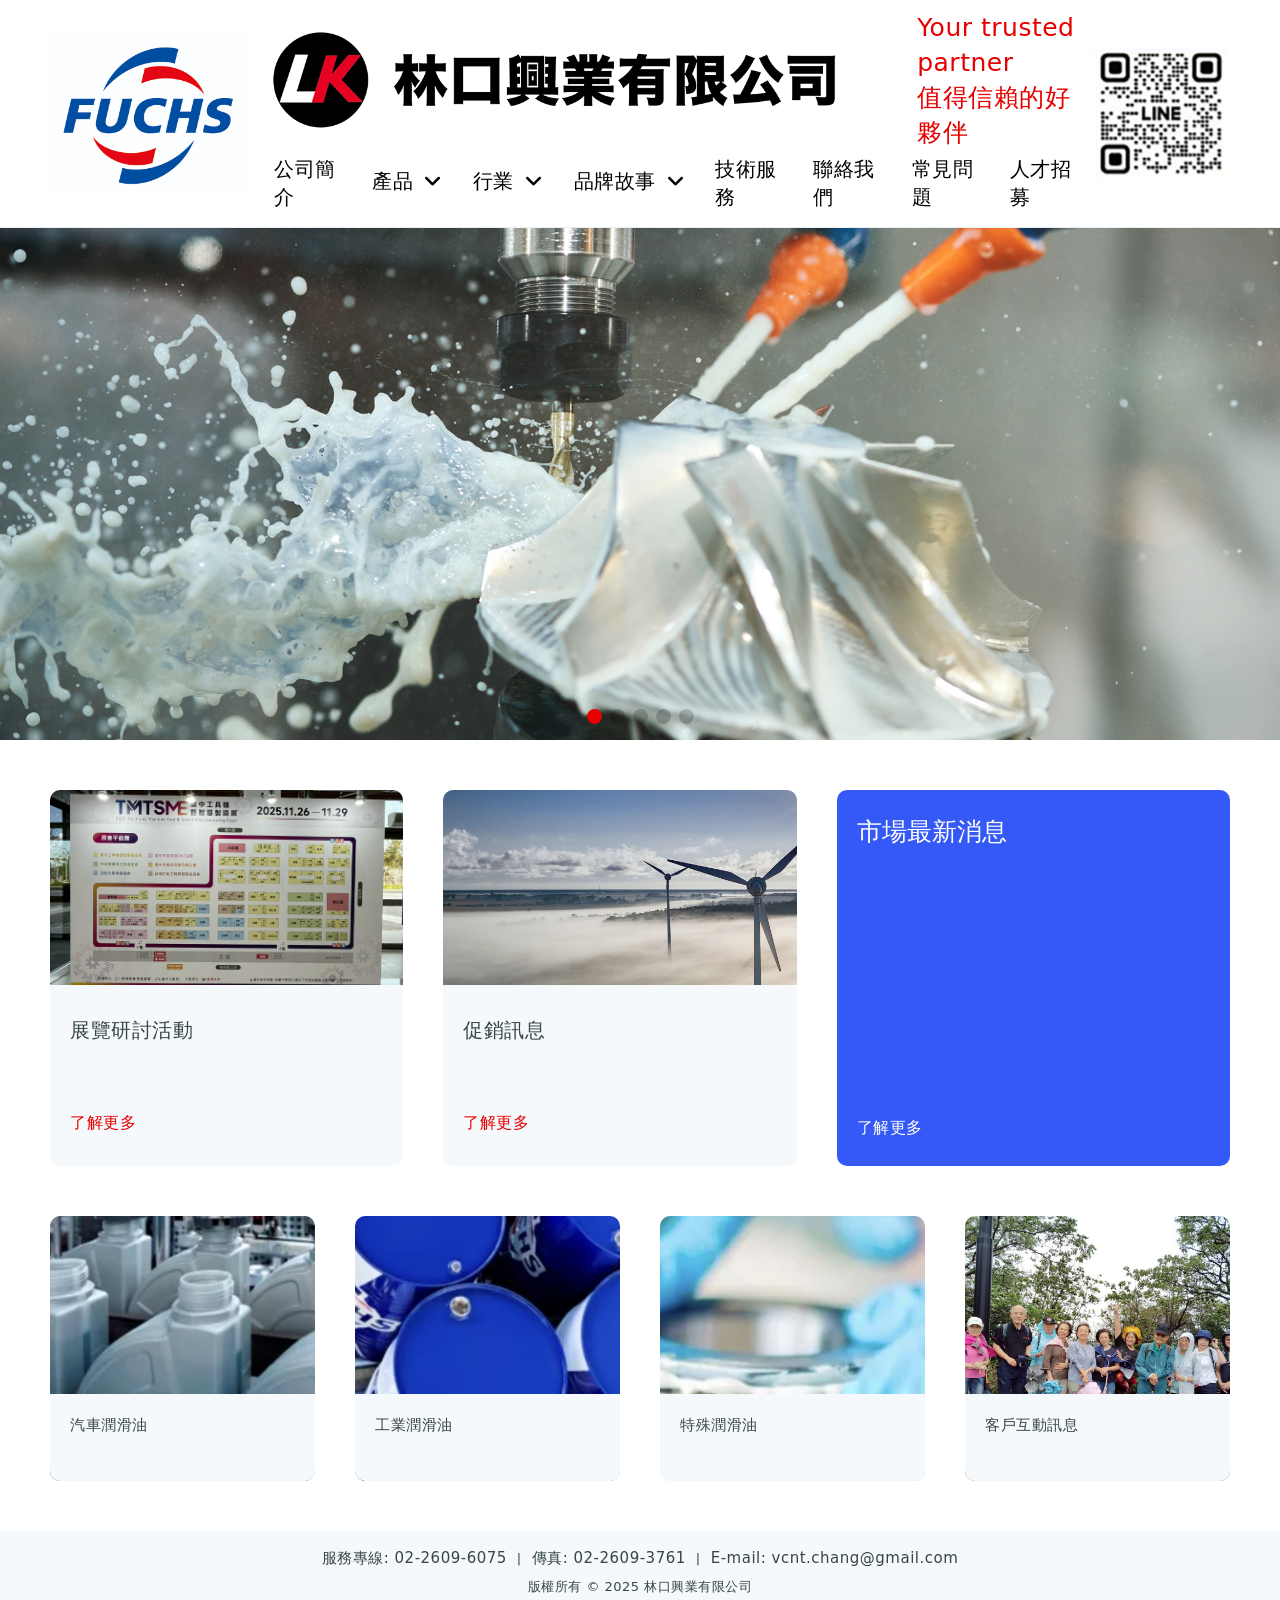
==== commit 2237efbb: "add api data" ====
--- a/demo/index.html
+++ b/demo/index.html
@@ -10,18 +10,13 @@
     <meta name="description" content="林口興業是台塑FORMOSA與福斯FUCHS潤滑油授權經銷商，提供汽車、機車、重車與工業用高階機油，品質卓越，客戶信賴。">
     <meta property="og:type" content="website" />
     <meta property="og:url" content="#" />
-
-    <script src="https://code.jquery.com/jquery-3.6.0.min.js"></script>
     <link rel="stylesheet" href="css/style.css?v=8">
-
     <!-- Pushy -->
     <link rel="stylesheet" href="mobilemenu/pushy.css">
     <!-- Link Swiper's CSS -->
     <link rel="stylesheet" href="https://cdn.jsdelivr.net/npm/swiper@11/swiper-bundle.min.css" />
     <link rel="stylesheet" href="css/bundle.min.css">
     <link rel="stylesheet" href="css/megamenu.css">
-    <!-- JS -->
-    <script src="js/menu.js?v=1.5"></script>
 
 </head>
 
@@ -442,14 +437,6 @@
                         </div>
                         <div class="text-info">
                             <h3>展覽研討活動</h3>
-                            <p><span class="f-ss">2025-11-26</span><br>2025台中國際工具機展</p>
-                            <p><span class="f-ss">2025-11-26</span><br>亞洲水泥廠內技術研討會</p>
-                            <p><span class="f-ss">2025-11-25</span><br>和平電廠廠內技術研討會</p>
-                            <!-- <ul>
-                                <li><span class="day">2025-11-26</span> 2025台中國際工具機展</li>
-                                <li><span class="day">2025-11-26</span> 亞洲水泥廠內技術研討會</li>
-                                <li><span class="day">2025-11-25</span> 和平電廠廠內技術研討會</li>
-                            </ul> -->
                         </div>
                         <span class="more">了解更多</span>
                     </a>
@@ -460,32 +447,13 @@
                         <div class="text-info">
                             <h3>促銷訊息</h3>
                             <ul>
-                                <li>只要是我們的顧客，即有機會享有VIP會員的尊榮特惠服務，請您速與我們的業務人員聯繫。</li>
-                                <li>液壓油全系列產品特惠價供貨中，請與我們的客服中心聯繫。</li>
                             </ul>
-                            <!-- <p>健康鬥陣行<br>淨山健行隊活動，歡迎您加入我們，報名請電<br><span class="f-ss">(預訂行程，請參閱)</span></p> -->
                         </div>
                         <span class="more">了解更多</span>
                     </a>
                     <div class="newList">
                         <h3 class="topTitle">市場最新消息</h3>
                         <ul>
-                            <li>
-                                <p class="date">22/09 2025</p>
-                                <a class="newTitle">經濟部推動「AI Automotive 產業大聯盟」成軍　 打造台灣智慧車電新生態、邁向國際舞台</a>
-                            </li>
-                            <li>
-                                <p class="date">10/09 2025</p>
-                                <a class="newTitle">中國9月新能源汽車均價</a>
-                            </li>
-                            <li>
-                                <p class="date">02/08 2025</p>
-                                <a class="newTitle">中國9月新能源汽車均價 首度跌破16萬人幣</a>
-                            </li>
-                            <li>
-                                <p class="date">20/07 2025</p>
-                                <a class="newTitle">智慧電動車教學中心揭牌　培育綠能人才</a>
-                            </li>
                         </ul>
                         <a class="more" href="news.html"><span>了解更多</span></a>
                     </div>
@@ -549,31 +517,76 @@
         </footer>
 
     </div>
+    <script src="https://code.jquery.com/jquery-3.6.0.min.js"></script>
+    <script src="mobilemenu/pushy.js"></script>
+    <script src="https://cdn.jsdelivr.net/npm/swiper@11/swiper-bundle.min.js"></script>
+    <script src="js/menu.js?v=1.5"></script>
+    <script src="js/script.js"></script>
+
+    <!-- Initialize Swiper -->
+    <script>
+        var swiper = new Swiper('.mySwiper', {
+            effect: "fade",
+            crossFade: true,
+            loop: true,
+            autoplay: true,
+            pagination: {
+                el: '.swiper-pagination',
+                clickable: true,
+            },
+            navigation: {
+                nextEl: '.swiper-button-next',
+                prevEl: '.swiper-button-prev',
+            },
+        });
+
+        // API 调用：页面加载时获取最新数据
+        $(document).ready(function () {
+            $.ajax({
+                url: `${BASE_URL}/api/index`,
+                type: 'GET',
+                dataType: 'json',
+                success: function (data) {
+                    console.log('API 调用成功:', data);
+                    // 更新市场最新消息
+                    if (data.news && Array.isArray(data.news)) {
+                        var newsHtml = '';
+                        data.news.forEach(function (item) {
+                            newsHtml += '<li>';
+                            newsHtml += '<p class="date">' + (item.date || '') + '</p>';
+                            newsHtml += '<a class="newTitle">' + (item.title || '') + '</a>';
+                            newsHtml += '</li>';
+                        });
+                        $('.newList ul').html(newsHtml);
+                    }
+
+                    // 更新展览研讨活动
+                    if (data.activity && Array.isArray(data.activity)) {
+                        var activityHtml = '';
+                        data.activity.forEach(function (item) {
+                            activityHtml += '<p><span class="f-ss">' + (item.date || '') + '</span><br>' + (item.title || '') + '</p>';
+                        });
+                        $('.news-cont .aNew:first-child .text-info p').remove();
+                        $('.news-cont .aNew:first-child .text-info h3').after(activityHtml);
+                    }
+
+                    // 更新促销讯息
+                    if (data.promotion && Array.isArray(data.promotion)) {
+                        var promotionHtml = '';
+                        data.promotion.forEach(function (item) {
+                            promotionHtml += '<li>' + (item.data || '') + '</li>';
+                        });
+                        $('.news-cont .aNew:nth-child(2) .text-info ul').html(promotionHtml);
+                    }
+                },
+                error: function (xhr, status, error) {
+                    console.error('API 调用失败:', error);
+                    console.error('状态:', status);
+                    console.error('响应:', xhr.responseText);
+                }
+            });
+        });
+    </script>
 </body>
 
-</html>
-
-<!-- pushy JS -->
-<script src="mobilemenu/pushy.js"></script>
-<script src="js/script.js"></script>
-
-<!-- Swiper JS -->
-<script src="https://cdn.jsdelivr.net/npm/swiper@11/swiper-bundle.min.js"></script>
-
-<!-- Initialize Swiper -->
-<script>
-    var swiper = new Swiper('.mySwiper', {
-        effect: "fade",
-        crossFade: true,
-        loop: true,
-        autoplay: true,
-        pagination: {
-            el: '.swiper-pagination',
-            clickable: true,
-        },
-        navigation: {
-            nextEl: '.swiper-button-next',
-            prevEl: '.swiper-button-prev',
-        },
-    });
-</script>+</html>
--- a/demo/css/style.css
+++ b/demo/css/style.css
@@ -297,7 +297,7 @@
 }
 
 .formosalube-header .logo2 {
-  max-width: 240px;
+  max-width: 200px;
 }
 
 .formosalube-header p.slogan {
--- a/demo/css/megamenu.css
+++ b/demo/css/megamenu.css
@@ -1134,26 +1134,6 @@
     }
 }
 
-/*scroll bar styling*/
-
-::-webkit-scrollbar-track {
-    background-color: #515252
-}
-
-::-webkit-scrollbar {
-    width: 7px;
-    background: linear-gradient(to right, #FC2548 -50%, #f11fad 93%);
-}
-
-::-webkit-scrollbar-thumb {
-    background: linear-gradient(to right, #FC2548 -50%, #f11fad 93%);
-}
-
-::-webkit-scrollbar-thumb:hover {
-    background: linear-gradient(to right, #FC2548 -50%, #f11fad 93%);
-}
-
-
 /*Custom Css*/
 
 .featured-megamenu-carousel .item img {
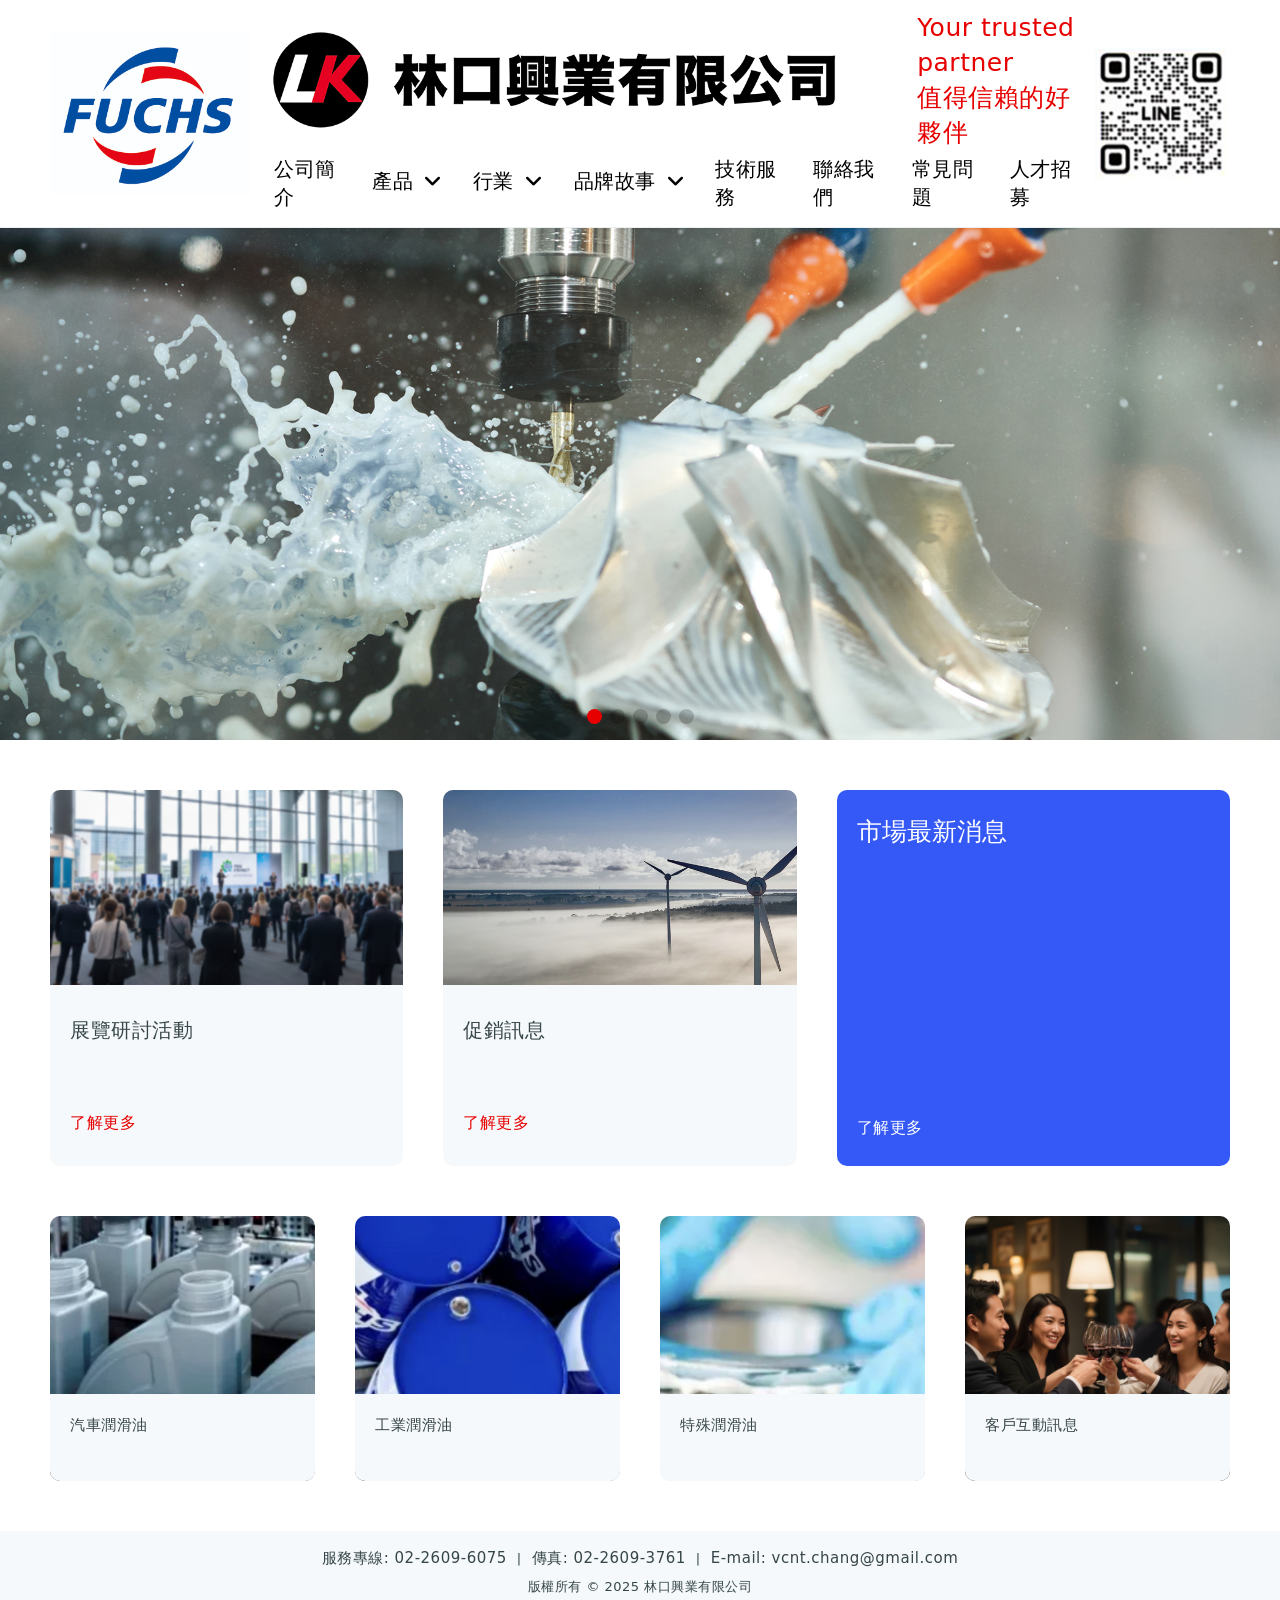
==== commit 7983d6e9: "done" ====
--- a/demo/index.html
+++ b/demo/index.html
@@ -433,7 +433,7 @@
                 <div class="mbox">
                     <a class="aNew" href="activity.html">
                         <div class="aNew-photo">
-                            <img src="images/cover_activity.jpg" width="100%" loading="1" alt="">
+                            <img src="images/activity.png" width="100%" loading="1" alt="">
                         </div>
                         <div class="text-info">
                             <h3>展覽研討活動</h3>
@@ -463,7 +463,9 @@
             <!-- 3 service-->
             <section class="info-content service-locations">
                 <div class="mbox">
-                    <a class="aLocations" href="product.html">
+                    <a class="aLocations"
+                        href="https://www.fuchs.com/sea/tw/products/product-program/automotive-lubricants/"
+                        target="_blank">
                         <div class="l-photo">
                             <img src="images/cover_product_01.jpg" width="100%" loading="1" alt="">
                         </div>
@@ -472,7 +474,9 @@
                             <span class="more">了解更多</span>
                         </div>
                     </a>
-                    <a class="aLocations" href="product.html">
+                    <a class="aLocations"
+                        href="https://www.fuchs.com/sea/tw/products/product-program/industrial-lubricants/"
+                        target="_blank">
                         <div class="l-photo">
                             <img src="images/cover_product_02.jpg" width="100%" loading="1" alt="">
                         </div>
@@ -481,7 +485,9 @@
                             <span class="more">了解更多</span>
                         </div>
                     </a>
-                    <a class="aLocations" href="product.html">
+                    <a class="aLocations"
+                        href="https://www.fuchs.com/sea/tw/products/product-program/lubricating-greases/"
+                        target="_blank">
                         <div class="l-photo">
                             <img src="images/cover_product_03.jpg" width="100%" loading="1" alt="">
                         </div>
@@ -492,7 +498,7 @@
                     </a>
                     <a class="aLocations" href="hiking_sub.html">
                         <div class="l-photo">
-                            <img src="images/cover_hiking_sub.jpg" width="100%" loading="1" alt="">
+                            <img src="images/hiking_sub.png" width="100%" loading="1" alt="">
                         </div>
                         <div class="text-info">
                             <h3>客戶互動訊息</h3>
